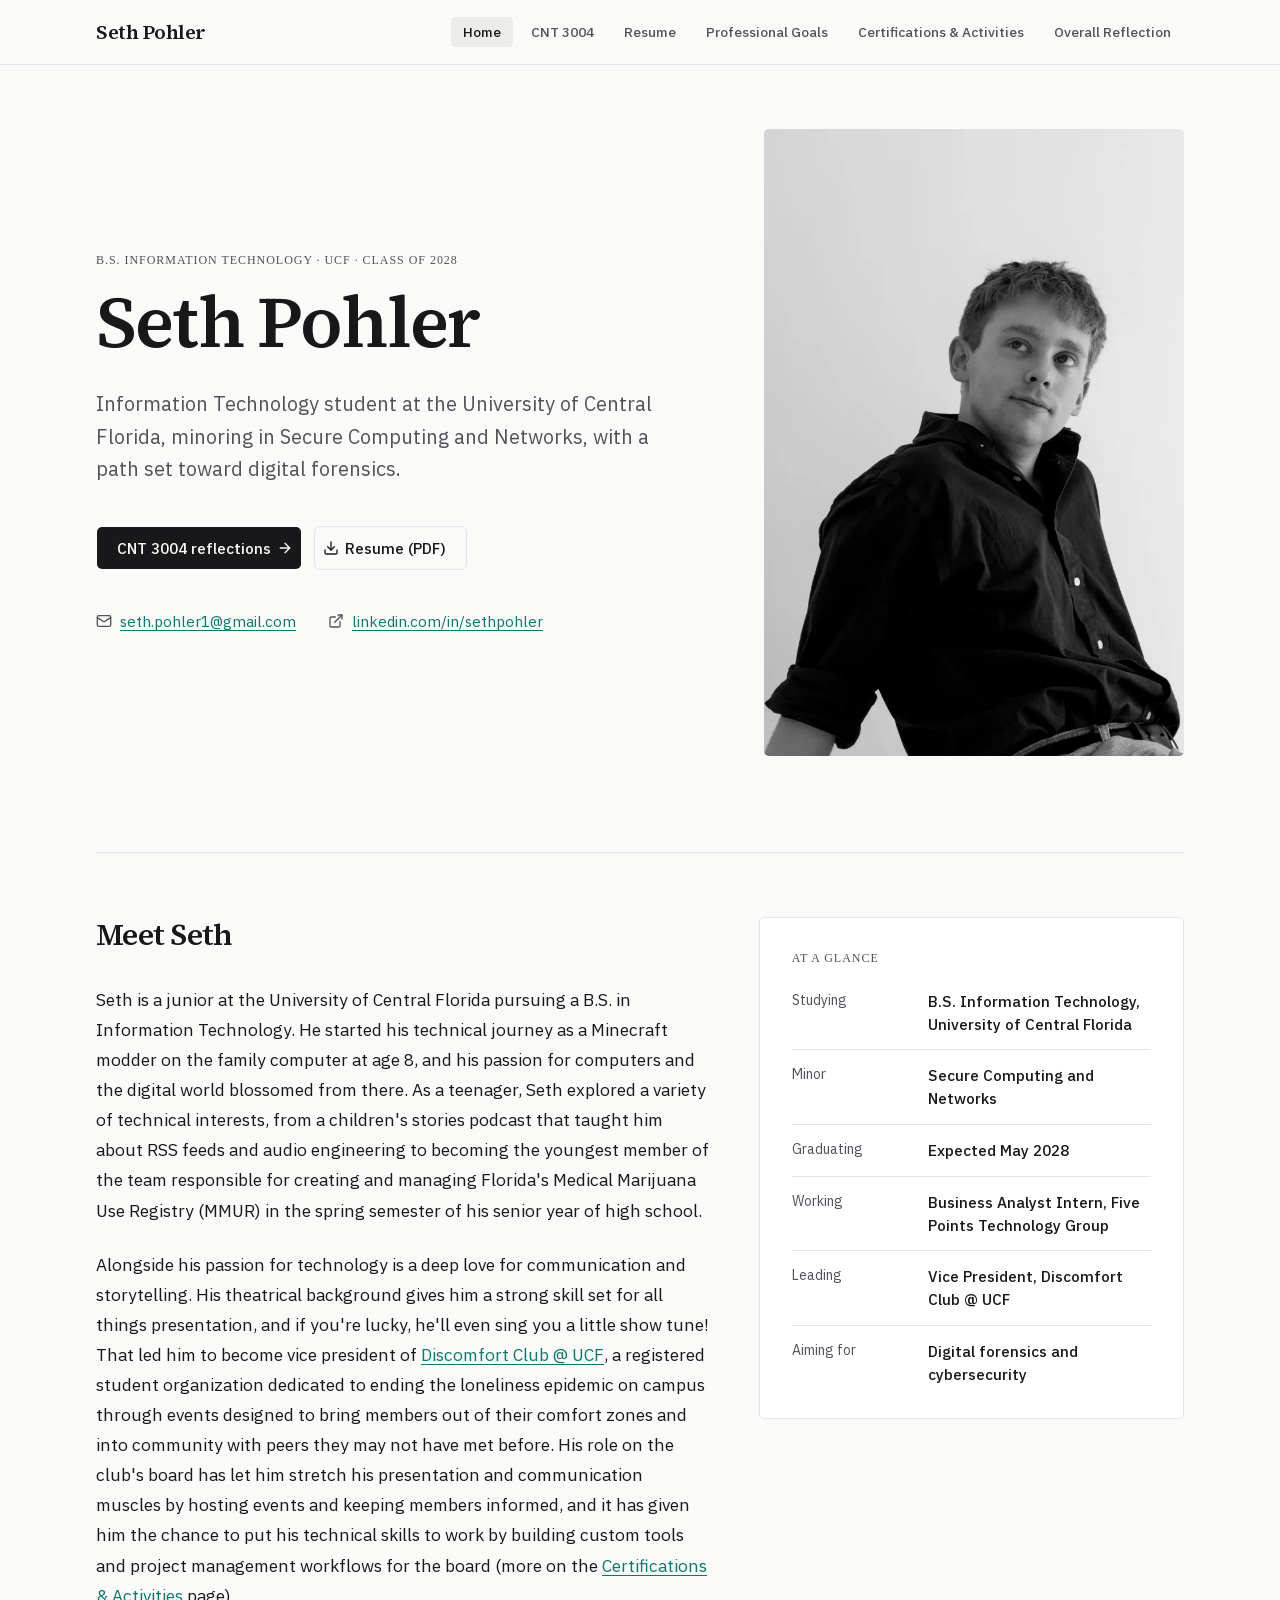
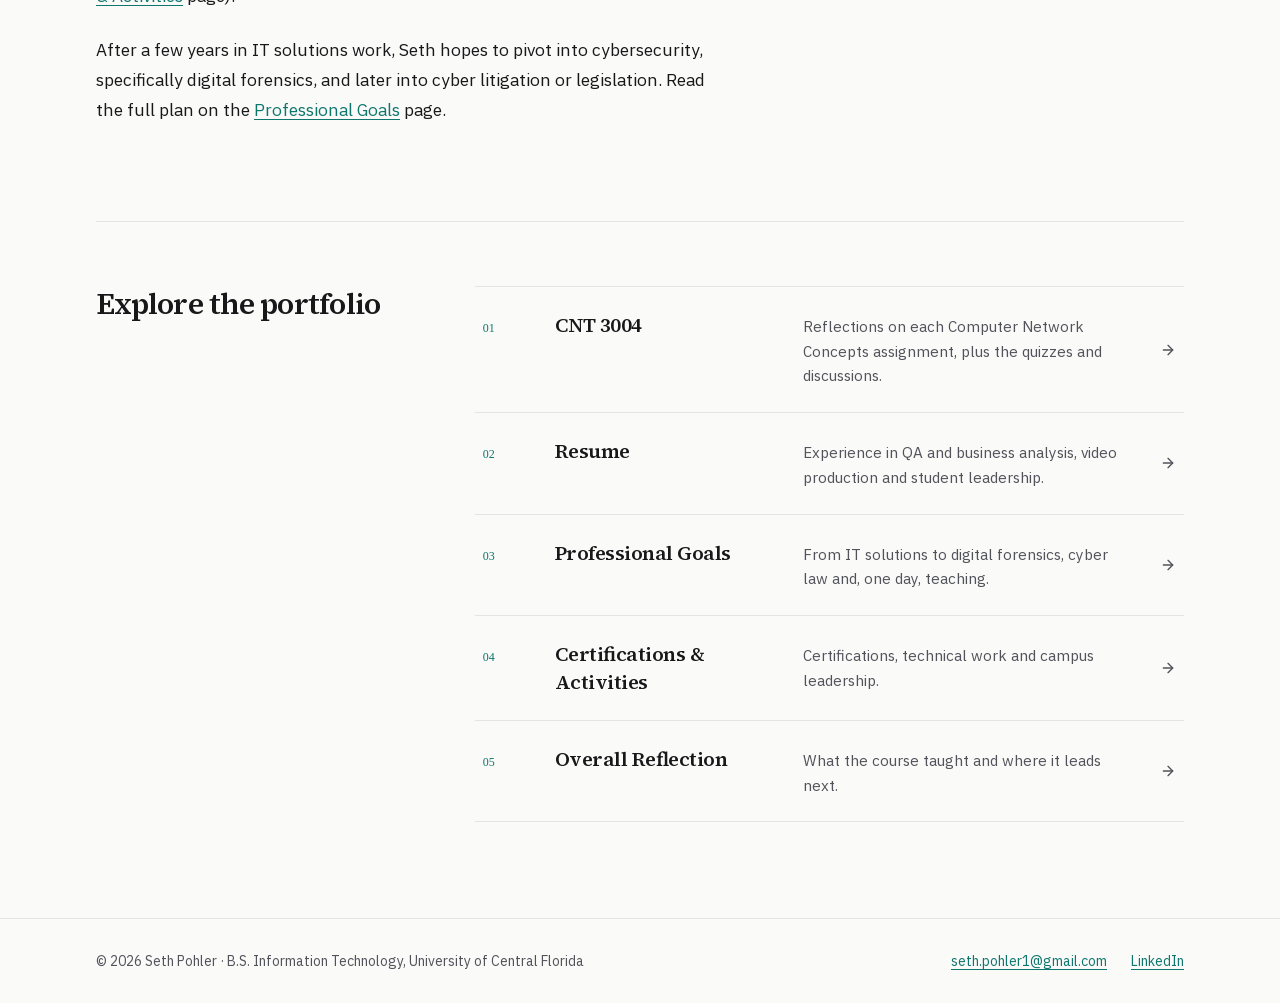
==== index.html @ 3e50c29b "Deploy e-Portfolio" ====
<!DOCTYPE html><html lang="en" class="rMdooa_variable FA1Hga_variable lA2Yoq_variable h-full antialiased"><head><meta charSet="utf-8"/><meta name="viewport" content="width=device-width, initial-scale=1"/><link rel="preload" href="/_next/static/media/48eea41d8317494f-s.p.0wiir8udbzjvx.woff2" as="font" crossorigin="" type="font/woff2"/><link rel="preload" href="/_next/static/media/73c8302d2fdfe340-s.p.30xqm3yldpj47.woff2" as="font" crossorigin="" type="font/woff2"/><link rel="preload" href="/_next/static/media/7c42b85337e0c4bb-s.p.012bmydply3go.woff2" as="font" crossorigin="" type="font/woff2"/><link rel="preload" href="/_next/static/media/9f5be66613d9c872-s.p.27korwsf9c79u.woff2" as="font" crossorigin="" type="font/woff2"/><link rel="preload" href="/images/seth-pohler-headshot.webp" as="image" fetchPriority="high"/><link rel="stylesheet" href="/_next/static/chunks/19bja39a6in_c.css" data-precedence="next"/><link rel="preload" as="script" fetchPriority="low" href="/_next/static/chunks/310vm2bl3xxpt.js"/><script src="/_next/static/chunks/2urr6-fm2smyv.js" async=""></script><script src="/_next/static/chunks/39_j1bdzreq0m.js" async=""></script><script src="/_next/static/chunks/2i99de3j6b99w.js" async=""></script><script src="/_next/static/chunks/turbopack-2u1d16houkiyo.js" async=""></script><script src="/_next/static/chunks/3qfy96eoyh-ek.js" async=""></script><script src="/_next/static/chunks/2r8x6bhizx_dg.js" async=""></script><script src="/_next/static/chunks/0t-_f4pui62fd.js" async=""></script><meta name="next-size-adjust" content=""/><title>Seth Pohler | IT Student &amp; e-Portfolio</title><meta name="description" content="e-Portfolio of Seth Pohler, an Information Technology student at UCF minoring in Secure Computing and Networks, working toward a career in digital forensics."/><link rel="canonical" href="https://spohler1.github.io/"/><meta property="og:title" content="Seth Pohler | IT Student &amp; e-Portfolio"/><meta property="og:description" content="e-Portfolio of Seth Pohler, an Information Technology student at UCF minoring in Secure Computing and Networks, working toward a career in digital forensics."/><meta property="og:url" content="https://spohler1.github.io/"/><meta property="og:site_name" content="Seth Pohler"/><meta property="og:image" content="https://spohler1.github.io/images/seth-pohler-headshot.webp"/><meta property="og:image:width" content="737"/><meta property="og:image:height" content="1100"/><meta property="og:image:alt" content="Portrait of Seth Pohler"/><meta property="og:type" content="profile"/><meta name="twitter:card" content="summary"/><meta name="twitter:title" content="Seth Pohler | IT Student &amp; e-Portfolio"/><meta name="twitter:description" content="e-Portfolio of Seth Pohler, an Information Technology student at UCF minoring in Secure Computing and Networks, working toward a career in digital forensics."/><meta name="twitter:image" content="https://spohler1.github.io/images/seth-pohler-headshot.webp"/><meta name="twitter:image:alt" content="Portrait of Seth Pohler"/><meta name="twitter:image:width" content="737"/><meta name="twitter:image:height" content="1100"/><link rel="icon" href="/icon.svg?icon.27imidznf6e5v.svg" sizes="any" type="image/svg+xml"/><script src="/_next/static/chunks/0cz1d0mv5g_q7.js" noModule=""></script></head><body class="flex min-h-full flex-col"><div hidden=""><!--$--><!--/$--></div><a href="#main" class="sr-only z-50 rounded-md bg-primary px-4 py-2 text-primary-foreground focus:not-sr-only focus:fixed focus:top-3 focus:left-3">Skip to main content</a><header class="sticky top-0 z-40 border-b bg-background/90 backdrop-blur supports-[backdrop-filter]:bg-background/75"><div class="mx-auto flex max-w-6xl flex-wrap items-center justify-between gap-x-8 gap-y-2 px-8 py-4"><a class="font-heading text-xl font-semibold tracking-tight focus-visible:rounded-sm focus-visible:outline-2 focus-visible:outline-offset-4 focus-visible:outline-ring" href="/">Seth Pohler</a><nav aria-label="Main"><ul class="flex flex-wrap items-center gap-1"><li><a aria-current="page" data-slot="button" data-variant="ghost" data-size="sm" class="group/button inline-flex shrink-0 items-center justify-center border border-transparent bg-clip-padding font-medium whitespace-nowrap transition-all outline-none select-none focus-visible:border-ring focus-visible:ring-3 focus-visible:ring-ring/50 active:not-aria-[haspopup]:translate-y-px disabled:pointer-events-none disabled:opacity-50 aria-invalid:border-destructive aria-invalid:ring-3 aria-invalid:ring-destructive/20 dark:aria-invalid:border-destructive/50 dark:aria-invalid:ring-destructive/40 [&amp;_svg]:pointer-events-none [&amp;_svg]:shrink-0 hover:bg-muted hover:text-foreground aria-expanded:bg-muted aria-expanded:text-foreground dark:hover:bg-muted/50 gap-1 rounded-[min(var(--radius-md),12px)] in-data-[slot=button-group]:rounded-lg has-data-[icon=inline-end]:pr-1.5 has-data-[icon=inline-start]:pl-1.5 [&amp;_svg:not([class*=&#x27;size-&#x27;])]:size-3.5 h-8 px-3 text-[0.85rem] bg-accent text-foreground" href="/">Home</a></li><li><a data-slot="button" data-variant="ghost" data-size="sm" class="group/button inline-flex shrink-0 items-center justify-center border border-transparent bg-clip-padding font-medium whitespace-nowrap transition-all outline-none select-none focus-visible:border-ring focus-visible:ring-3 focus-visible:ring-ring/50 active:not-aria-[haspopup]:translate-y-px disabled:pointer-events-none disabled:opacity-50 aria-invalid:border-destructive aria-invalid:ring-3 aria-invalid:ring-destructive/20 dark:aria-invalid:border-destructive/50 dark:aria-invalid:ring-destructive/40 [&amp;_svg]:pointer-events-none [&amp;_svg]:shrink-0 hover:bg-muted hover:text-foreground aria-expanded:bg-muted aria-expanded:text-foreground dark:hover:bg-muted/50 gap-1 rounded-[min(var(--radius-md),12px)] in-data-[slot=button-group]:rounded-lg has-data-[icon=inline-end]:pr-1.5 has-data-[icon=inline-start]:pl-1.5 [&amp;_svg:not([class*=&#x27;size-&#x27;])]:size-3.5 h-8 px-3 text-[0.85rem] text-muted-foreground" href="/cnt-3004/">CNT 3004</a></li><li><a data-slot="button" data-variant="ghost" data-size="sm" class="group/button inline-flex shrink-0 items-center justify-center border border-transparent bg-clip-padding font-medium whitespace-nowrap transition-all outline-none select-none focus-visible:border-ring focus-visible:ring-3 focus-visible:ring-ring/50 active:not-aria-[haspopup]:translate-y-px disabled:pointer-events-none disabled:opacity-50 aria-invalid:border-destructive aria-invalid:ring-3 aria-invalid:ring-destructive/20 dark:aria-invalid:border-destructive/50 dark:aria-invalid:ring-destructive/40 [&amp;_svg]:pointer-events-none [&amp;_svg]:shrink-0 hover:bg-muted hover:text-foreground aria-expanded:bg-muted aria-expanded:text-foreground dark:hover:bg-muted/50 gap-1 rounded-[min(var(--radius-md),12px)] in-data-[slot=button-group]:rounded-lg has-data-[icon=inline-end]:pr-1.5 has-data-[icon=inline-start]:pl-1.5 [&amp;_svg:not([class*=&#x27;size-&#x27;])]:size-3.5 h-8 px-3 text-[0.85rem] text-muted-foreground" href="/resume/">Resume</a></li><li><a data-slot="button" data-variant="ghost" data-size="sm" class="group/button inline-flex shrink-0 items-center justify-center border border-transparent bg-clip-padding font-medium whitespace-nowrap transition-all outline-none select-none focus-visible:border-ring focus-visible:ring-3 focus-visible:ring-ring/50 active:not-aria-[haspopup]:translate-y-px disabled:pointer-events-none disabled:opacity-50 aria-invalid:border-destructive aria-invalid:ring-3 aria-invalid:ring-destructive/20 dark:aria-invalid:border-destructive/50 dark:aria-invalid:ring-destructive/40 [&amp;_svg]:pointer-events-none [&amp;_svg]:shrink-0 hover:bg-muted hover:text-foreground aria-expanded:bg-muted aria-expanded:text-foreground dark:hover:bg-muted/50 gap-1 rounded-[min(var(--radius-md),12px)] in-data-[slot=button-group]:rounded-lg has-data-[icon=inline-end]:pr-1.5 has-data-[icon=inline-start]:pl-1.5 [&amp;_svg:not([class*=&#x27;size-&#x27;])]:size-3.5 h-8 px-3 text-[0.85rem] text-muted-foreground" href="/professional-goals/">Professional Goals</a></li><li><a data-slot="button" data-variant="ghost" data-size="sm" class="group/button inline-flex shrink-0 items-center justify-center border border-transparent bg-clip-padding font-medium whitespace-nowrap transition-all outline-none select-none focus-visible:border-ring focus-visible:ring-3 focus-visible:ring-ring/50 active:not-aria-[haspopup]:translate-y-px disabled:pointer-events-none disabled:opacity-50 aria-invalid:border-destructive aria-invalid:ring-3 aria-invalid:ring-destructive/20 dark:aria-invalid:border-destructive/50 dark:aria-invalid:ring-destructive/40 [&amp;_svg]:pointer-events-none [&amp;_svg]:shrink-0 hover:bg-muted hover:text-foreground aria-expanded:bg-muted aria-expanded:text-foreground dark:hover:bg-muted/50 gap-1 rounded-[min(var(--radius-md),12px)] in-data-[slot=button-group]:rounded-lg has-data-[icon=inline-end]:pr-1.5 has-data-[icon=inline-start]:pl-1.5 [&amp;_svg:not([class*=&#x27;size-&#x27;])]:size-3.5 h-8 px-3 text-[0.85rem] text-muted-foreground" href="/certifications-activities/">Certifications &amp; Activities</a></li><li><a data-slot="button" data-variant="ghost" data-size="sm" class="group/button inline-flex shrink-0 items-center justify-center border border-transparent bg-clip-padding font-medium whitespace-nowrap transition-all outline-none select-none focus-visible:border-ring focus-visible:ring-3 focus-visible:ring-ring/50 active:not-aria-[haspopup]:translate-y-px disabled:pointer-events-none disabled:opacity-50 aria-invalid:border-destructive aria-invalid:ring-3 aria-invalid:ring-destructive/20 dark:aria-invalid:border-destructive/50 dark:aria-invalid:ring-destructive/40 [&amp;_svg]:pointer-events-none [&amp;_svg]:shrink-0 hover:bg-muted hover:text-foreground aria-expanded:bg-muted aria-expanded:text-foreground dark:hover:bg-muted/50 gap-1 rounded-[min(var(--radius-md),12px)] in-data-[slot=button-group]:rounded-lg has-data-[icon=inline-end]:pr-1.5 has-data-[icon=inline-start]:pl-1.5 [&amp;_svg:not([class*=&#x27;size-&#x27;])]:size-3.5 h-8 px-3 text-[0.85rem] text-muted-foreground" href="/overall-reflection/">Overall Reflection</a></li></ul></nav></div></header><main id="main" class="mx-auto w-full max-w-6xl flex-1 px-8"><script type="application/ld+json">{"@context":"https://schema.org","@type":"ProfilePage","url":"https://spohler1.github.io/","mainEntity":{"@type":"Person","name":"Seth Pohler","url":"https://spohler1.github.io/","image":"https://spohler1.github.io/images/seth-pohler-headshot.webp","email":"mailto:seth.pohler1@gmail.com","sameAs":["https://www.linkedin.com/in/sethpohler/"],"jobTitle":"Business Analyst Intern","worksFor":{"@type":"Organization","name":"Five Points Technology Group"},"alumniOf":{"@type":"CollegeOrUniversity","name":"University of Central Florida"},"knowsAbout":["Information technology","Computer networking","Cybersecurity","Digital forensics","Software testing"]}}</script><section aria-labelledby="hero-title" class="grid grid-cols-12 items-center gap-12 pt-16 pb-24"><div class="fade-up col-span-12 md:col-span-7"><p class="eyebrow">B.S. Information Technology<!-- --> · UCF · Class of 2028</p><h1 id="hero-title" class="mt-5 text-7xl leading-[0.95] font-semibold tracking-tight">Seth Pohler</h1><p class="mt-8 max-w-xl text-xl leading-relaxed text-muted-foreground">Information Technology student at the University of Central Florida, minoring in Secure Computing and Networks, with a path set toward digital forensics.</p><div class="mt-10 flex flex-wrap items-center gap-3"><a data-slot="button" data-variant="default" data-size="lg" class="group/button inline-flex shrink-0 items-center justify-center rounded-lg border border-transparent bg-clip-padding font-medium whitespace-nowrap transition-all outline-none select-none focus-visible:border-ring focus-visible:ring-3 focus-visible:ring-ring/50 active:not-aria-[haspopup]:translate-y-px disabled:pointer-events-none disabled:opacity-50 aria-invalid:border-destructive aria-invalid:ring-3 aria-invalid:ring-destructive/20 dark:aria-invalid:border-destructive/50 dark:aria-invalid:ring-destructive/40 [&amp;_svg]:pointer-events-none [&amp;_svg]:shrink-0 [&amp;_svg:not([class*=&#x27;size-&#x27;])]:size-4 bg-primary text-primary-foreground hover:bg-primary/80 gap-1.5 has-data-[icon=inline-end]:pr-2 has-data-[icon=inline-start]:pl-2 h-11 px-5 text-[0.95rem]" href="/cnt-3004/">CNT 3004 reflections<svg xmlns="http://www.w3.org/2000/svg" width="24" height="24" viewBox="0 0 24 24" fill="none" stroke="currentColor" stroke-width="2" stroke-linecap="round" stroke-linejoin="round" class="lucide lucide-arrow-right" data-icon="inline-end" aria-hidden="true"><path d="M5 12h14"></path><path d="m12 5 7 7-7 7"></path></svg></a><a href="/files/Seth_Pohler_Resume.pdf" download="" data-slot="button" data-variant="outline" data-size="lg" class="group/button inline-flex shrink-0 items-center justify-center rounded-lg border bg-clip-padding font-medium whitespace-nowrap transition-all outline-none select-none focus-visible:border-ring focus-visible:ring-3 focus-visible:ring-ring/50 active:not-aria-[haspopup]:translate-y-px disabled:pointer-events-none disabled:opacity-50 aria-invalid:border-destructive aria-invalid:ring-3 aria-invalid:ring-destructive/20 dark:aria-invalid:border-destructive/50 dark:aria-invalid:ring-destructive/40 [&amp;_svg]:pointer-events-none [&amp;_svg]:shrink-0 [&amp;_svg:not([class*=&#x27;size-&#x27;])]:size-4 border-border bg-background hover:bg-muted hover:text-foreground aria-expanded:bg-muted aria-expanded:text-foreground dark:border-input dark:bg-input/30 dark:hover:bg-input/50 gap-1.5 has-data-[icon=inline-end]:pr-2 has-data-[icon=inline-start]:pl-2 h-11 px-5 text-[0.95rem]"><svg xmlns="http://www.w3.org/2000/svg" width="24" height="24" viewBox="0 0 24 24" fill="none" stroke="currentColor" stroke-width="2" stroke-linecap="round" stroke-linejoin="round" class="lucide lucide-download" data-icon="inline-start" aria-hidden="true"><path d="M12 15V3"></path><path d="M21 15v4a2 2 0 0 1-2 2H5a2 2 0 0 1-2-2v-4"></path><path d="m7 10 5 5 5-5"></path></svg>Resume (PDF)</a></div><ul class="mt-10 flex flex-wrap items-center gap-x-8 gap-y-3 text-[0.95rem]"><li class="flex items-center gap-2"><svg xmlns="http://www.w3.org/2000/svg" width="24" height="24" viewBox="0 0 24 24" fill="none" stroke="currentColor" stroke-width="2" stroke-linecap="round" stroke-linejoin="round" class="lucide lucide-mail size-4 text-muted-foreground" aria-hidden="true"><path d="m22 7-8.991 5.727a2 2 0 0 1-2.009 0L2 7"></path><rect x="2" y="4" width="20" height="16" rx="2"></rect></svg><a class="prose-link" href="mailto:seth.pohler1@gmail.com">seth.pohler1@gmail.com</a></li><li class="flex items-center gap-2"><svg xmlns="http://www.w3.org/2000/svg" width="24" height="24" viewBox="0 0 24 24" fill="none" stroke="currentColor" stroke-width="2" stroke-linecap="round" stroke-linejoin="round" class="lucide lucide-external-link size-4 text-muted-foreground" aria-hidden="true"><path d="M15 3h6v6"></path><path d="M10 14 21 3"></path><path d="M18 13v6a2 2 0 0 1-2 2H5a2 2 0 0 1-2-2V8a2 2 0 0 1 2-2h6"></path></svg><a class="prose-link" href="https://www.linkedin.com/in/sethpohler/" target="_blank" rel="noopener noreferrer">linkedin.com/in/sethpohler<span class="sr-only"> (opens in a new tab)</span></a></li></ul></div><div class="fade-up fade-up-delay col-span-12 md:col-span-5"><img src="/images/seth-pohler-headshot.webp" alt="Black-and-white portrait of Seth Pohler in a dark button-up shirt" width="737" height="1100" fetchPriority="high" class="ml-auto aspect-[737/1100] w-full max-w-[420px] rounded-md object-cover"/></div></section><section aria-labelledby="about" class="grid grid-cols-12 gap-12 border-t pt-16"><div class="col-span-12 md:col-span-7"><h2 id="about" class="text-3xl font-semibold tracking-tight">Meet Seth</h2><div class="mt-8 space-y-6 text-[1.075rem] leading-[1.75]"><p>Seth is a junior at the University of Central Florida pursuing a B.S. in Information Technology. He started his technical journey as a Minecraft modder on the family computer at age 8, and his passion for computers and the digital world blossomed from there. As a teenager, Seth explored a variety of technical interests, from a children&#x27;s stories podcast that taught him about RSS feeds and audio engineering to becoming the youngest member of the team responsible for creating and managing Florida&#x27;s Medical Marijuana Use Registry (MMUR) in the spring semester of his senior year of high school.</p><p>Alongside his passion for technology is a deep love for communication and storytelling. His theatrical background gives him a strong skill set for all things presentation, and if you&#x27;re lucky, he&#x27;ll even sing you a little show tune! That led him to become vice president of<!-- --> <a class="prose-link" href="https://www.instagram.com/discomfortclubucf/" target="_blank" rel="noopener noreferrer">Discomfort Club @ UCF<span class="sr-only"> (opens in a new tab)</span></a>, a registered student organization dedicated to ending the loneliness epidemic on campus through events designed to bring members out of their comfort zones and into community with peers they may not have met before. His role on the club&#x27;s board has let him stretch his presentation and communication muscles by hosting events and keeping members informed, and it has given him the chance to put his technical skills to work by building custom tools and project management workflows for the board (more on the<!-- --> <a class="prose-link" href="/certifications-activities/">Certifications &amp; Activities</a> <!-- -->page).</p><p>After a few years in IT solutions work, Seth hopes to pivot into cybersecurity, specifically digital forensics, and later into cyber litigation or legislation. Read the full plan on the<!-- --> <a class="prose-link" href="/professional-goals/">Professional Goals</a> <!-- -->page.</p></div></div><aside aria-labelledby="glance" class="col-span-12 md:col-span-5"><div class="rounded-md border bg-card p-8 md:sticky md:top-28"><h2 id="glance" class="eyebrow">At a glance</h2><dl class="mt-6 divide-y"><div class="grid grid-cols-[7.5rem_1fr] gap-4 py-3.5 first:pt-0 last:pb-0"><dt class="text-sm text-muted-foreground">Studying</dt><dd class="text-[0.95rem] font-medium">B.S. Information Technology, University of Central Florida</dd></div><div class="grid grid-cols-[7.5rem_1fr] gap-4 py-3.5 first:pt-0 last:pb-0"><dt class="text-sm text-muted-foreground">Minor</dt><dd class="text-[0.95rem] font-medium">Secure Computing and Networks</dd></div><div class="grid grid-cols-[7.5rem_1fr] gap-4 py-3.5 first:pt-0 last:pb-0"><dt class="text-sm text-muted-foreground">Graduating</dt><dd class="text-[0.95rem] font-medium">Expected May 2028</dd></div><div class="grid grid-cols-[7.5rem_1fr] gap-4 py-3.5 first:pt-0 last:pb-0"><dt class="text-sm text-muted-foreground">Working</dt><dd class="text-[0.95rem] font-medium">Business Analyst Intern, Five Points Technology Group</dd></div><div class="grid grid-cols-[7.5rem_1fr] gap-4 py-3.5 first:pt-0 last:pb-0"><dt class="text-sm text-muted-foreground">Leading</dt><dd class="text-[0.95rem] font-medium">Vice President, Discomfort Club @ UCF</dd></div><div class="grid grid-cols-[7.5rem_1fr] gap-4 py-3.5 first:pt-0 last:pb-0"><dt class="text-sm text-muted-foreground">Aiming for</dt><dd class="text-[0.95rem] font-medium">Digital forensics and cybersecurity</dd></div></dl></div></aside></section><section aria-labelledby="explore" class="mt-24 grid grid-cols-12 gap-12 border-t pt-16"><div class="col-span-12 md:col-span-4"><h2 id="explore" class="text-3xl font-semibold tracking-tight">Explore the portfolio</h2></div><ol class="col-span-12 divide-y border-y md:col-span-8"><li><a class="group grid grid-cols-[3rem_14rem_1fr_auto] items-baseline gap-6 px-2 py-6 transition-colors hover:bg-accent/50 focus-visible:outline-2 focus-visible:outline-offset-2 focus-visible:outline-ring" href="/cnt-3004/"><span class="font-mono text-xs text-link">01</span><span class="font-heading text-xl font-semibold tracking-tight">CNT 3004</span><span class="text-[0.95rem] leading-relaxed text-muted-foreground">Reflections on each Computer Network Concepts assignment, plus the quizzes and discussions.</span><svg xmlns="http://www.w3.org/2000/svg" width="24" height="24" viewBox="0 0 24 24" fill="none" stroke="currentColor" stroke-width="2" stroke-linecap="round" stroke-linejoin="round" class="lucide lucide-arrow-right size-4 self-center text-muted-foreground transition-transform group-hover:translate-x-1 group-hover:text-foreground" aria-hidden="true"><path d="M5 12h14"></path><path d="m12 5 7 7-7 7"></path></svg></a></li><li><a class="group grid grid-cols-[3rem_14rem_1fr_auto] items-baseline gap-6 px-2 py-6 transition-colors hover:bg-accent/50 focus-visible:outline-2 focus-visible:outline-offset-2 focus-visible:outline-ring" href="/resume/"><span class="font-mono text-xs text-link">02</span><span class="font-heading text-xl font-semibold tracking-tight">Resume</span><span class="text-[0.95rem] leading-relaxed text-muted-foreground">Experience in QA and business analysis, video production and student leadership.</span><svg xmlns="http://www.w3.org/2000/svg" width="24" height="24" viewBox="0 0 24 24" fill="none" stroke="currentColor" stroke-width="2" stroke-linecap="round" stroke-linejoin="round" class="lucide lucide-arrow-right size-4 self-center text-muted-foreground transition-transform group-hover:translate-x-1 group-hover:text-foreground" aria-hidden="true"><path d="M5 12h14"></path><path d="m12 5 7 7-7 7"></path></svg></a></li><li><a class="group grid grid-cols-[3rem_14rem_1fr_auto] items-baseline gap-6 px-2 py-6 transition-colors hover:bg-accent/50 focus-visible:outline-2 focus-visible:outline-offset-2 focus-visible:outline-ring" href="/professional-goals/"><span class="font-mono text-xs text-link">03</span><span class="font-heading text-xl font-semibold tracking-tight">Professional Goals</span><span class="text-[0.95rem] leading-relaxed text-muted-foreground">From IT solutions to digital forensics, cyber law and, one day, teaching.</span><svg xmlns="http://www.w3.org/2000/svg" width="24" height="24" viewBox="0 0 24 24" fill="none" stroke="currentColor" stroke-width="2" stroke-linecap="round" stroke-linejoin="round" class="lucide lucide-arrow-right size-4 self-center text-muted-foreground transition-transform group-hover:translate-x-1 group-hover:text-foreground" aria-hidden="true"><path d="M5 12h14"></path><path d="m12 5 7 7-7 7"></path></svg></a></li><li><a class="group grid grid-cols-[3rem_14rem_1fr_auto] items-baseline gap-6 px-2 py-6 transition-colors hover:bg-accent/50 focus-visible:outline-2 focus-visible:outline-offset-2 focus-visible:outline-ring" href="/certifications-activities/"><span class="font-mono text-xs text-link">04</span><span class="font-heading text-xl font-semibold tracking-tight">Certifications &amp; Activities</span><span class="text-[0.95rem] leading-relaxed text-muted-foreground">Certifications, technical work and campus leadership.</span><svg xmlns="http://www.w3.org/2000/svg" width="24" height="24" viewBox="0 0 24 24" fill="none" stroke="currentColor" stroke-width="2" stroke-linecap="round" stroke-linejoin="round" class="lucide lucide-arrow-right size-4 self-center text-muted-foreground transition-transform group-hover:translate-x-1 group-hover:text-foreground" aria-hidden="true"><path d="M5 12h14"></path><path d="m12 5 7 7-7 7"></path></svg></a></li><li><a class="group grid grid-cols-[3rem_14rem_1fr_auto] items-baseline gap-6 px-2 py-6 transition-colors hover:bg-accent/50 focus-visible:outline-2 focus-visible:outline-offset-2 focus-visible:outline-ring" href="/overall-reflection/"><span class="font-mono text-xs text-link">05</span><span class="font-heading text-xl font-semibold tracking-tight">Overall Reflection</span><span class="text-[0.95rem] leading-relaxed text-muted-foreground">What the course taught and where it leads next.</span><svg xmlns="http://www.w3.org/2000/svg" width="24" height="24" viewBox="0 0 24 24" fill="none" stroke="currentColor" stroke-width="2" stroke-linecap="round" stroke-linejoin="round" class="lucide lucide-arrow-right size-4 self-center text-muted-foreground transition-transform group-hover:translate-x-1 group-hover:text-foreground" aria-hidden="true"><path d="M5 12h14"></path><path d="m12 5 7 7-7 7"></path></svg></a></li></ol></section></main><!--$--><!--/$--><footer class="mt-24 border-t"><div class="mx-auto flex max-w-6xl flex-wrap items-center justify-between gap-4 px-8 py-8 text-sm text-muted-foreground"><p>© <!-- -->2026<!-- --> <!-- -->Seth Pohler<!-- --> · <!-- -->B.S. Information Technology<!-- -->, <!-- -->University of Central Florida</p><ul class="flex items-center gap-6"><li><a class="prose-link" href="mailto:seth.pohler1@gmail.com">seth.pohler1@gmail.com</a></li><li><a class="prose-link" href="https://www.linkedin.com/in/sethpohler/" target="_blank" rel="noopener noreferrer">LinkedIn<span class="sr-only"> (opens in a new tab)</span></a></li></ul></div></footer><script id="_R_">(globalThis["TURBOPACK"] || (globalThis["TURBOPACK"] = [])).push({"otherChunks":["static/chunks/310vm2bl3xxpt.js","static/chunks/2urr6-fm2smyv.js","static/chunks/39_j1bdzreq0m.js","static/chunks/2i99de3j6b99w.js"],"runtimeModuleIds":[94553]});</script><script src="/_next/static/chunks/310vm2bl3xxpt.js" async=""></script><script>(self.__next_f=self.__next_f||[]).push([0])</script><script>self.__next_f.push([1,"1:\"$Sreact.fragment\"\n2:\"/_next/static/chunks/3qfy96eoyh-ek.js\"\n3:\"/_next/static/chunks/2r8x6bhizx_dg.js\"\n4:I[71939,[\"$2\",\"$3\"],\"SiteHeader\"]\n5:I[39756,[\"$2\",\"$3\"],\"default\"]\n6:I[37457,[\"$2\",\"$3\"],\"default\"]\n7:\"/_next/static/chunks/0t-_f4pui62fd.js\"\n8:I[22016,[\"$2\",\"$3\",\"$7\"],\"\"]\n9:I[71939,[\"$2\",\"$3\"],\"SiteFooter\"]\n12:\"ViewportBoundary\"\n13:I[97367,[\"$2\",\"$3\"],\"$12\"]\n15:\"MetadataBoundary\"\n16:I[97367,[\"$2\",\"$3\"],\"$15\"]\n17:\"$Sreact.suspense\"\n19:I[68027,[\"$2\",\"$3\"],\"default\",1]\n:HL[\"/_next/static/chunks/19bja39a6in_c.css\",\"style\"]\n:HL[\"/_next/static/media/48eea41d8317494f-s.p.0wiir8udbzjvx.woff2\",\"font\",{\"crossOrigin\":\"\",\"type\":\"font/woff2\"}]\n:HL[\"/_next/static/media/73c8302d2fdfe340-s.p.30xqm3yldpj47.woff2\",\"font\",{\"crossOrigin\":\"\",\"type\":\"font/woff2\"}]\n:HL[\"/_next/static/media/7c42b85337e0c4bb-s.p.012bmydply3go.woff2\",\"font\",{\"crossOrigin\":\"\",\"type\":\"font/woff2\"}]\n:HL[\"/_next/static/media/9f5be66613d9c872-s.p.27korwsf9c79u.woff2\",\"font\",{\"crossOrigin\":\"\",\"type\":\"font/woff2\"}]\n"])</script><script>self.__next_f.push([1,"a:[[\"children\",{\"s\":\"__PAGE__\",\"h\":512,\"d\":{\"r\":[\"$\",\"$1\",\"c\",{\"children\":[[\"$\",\"main\",null,{\"id\":\"main\",\"className\":\"mx-auto w-full max-w-6xl flex-1 px-8\",\"children\":[[\"$\",\"script\",null,{\"type\":\"application/ld+json\",\"dangerouslySetInnerHTML\":{\"__html\":\"{\\\"@context\\\":\\\"https://schema.org\\\",\\\"@type\\\":\\\"ProfilePage\\\",\\\"url\\\":\\\"https://spohler1.github.io/\\\",\\\"mainEntity\\\":{\\\"@type\\\":\\\"Person\\\",\\\"name\\\":\\\"Seth Pohler\\\",\\\"url\\\":\\\"https://spohler1.github.io/\\\",\\\"image\\\":\\\"https://spohler1.github.io/images/seth-pohler-headshot.webp\\\",\\\"email\\\":\\\"mailto:seth.pohler1@gmail.com\\\",\\\"sameAs\\\":[\\\"https://www.linkedin.com/in/sethpohler/\\\"],\\\"jobTitle\\\":\\\"Business Analyst Intern\\\",\\\"worksFor\\\":{\\\"@type\\\":\\\"Organization\\\",\\\"name\\\":\\\"Five Points Technology Group\\\"},\\\"alumniOf\\\":{\\\"@type\\\":\\\"CollegeOrUniversity\\\",\\\"name\\\":\\\"University of Central Florida\\\"},\\\"knowsAbout\\\":[\\\"Information technology\\\",\\\"Computer networking\\\",\\\"Cybersecurity\\\",\\\"Digital forensics\\\",\\\"Software testing\\\"]}}\"}}],[\"$\",\"section\",null,{\"aria-labelledby\":\"hero-title\",\"className\":\"grid grid-cols-12 items-center gap-12 pt-16 pb-24\",\"children\":[[\"$\",\"div\",null,{\"className\":\"fade-up col-span-12 md:col-span-7\",\"children\":[[\"$\",\"p\",null,{\"className\":\"eyebrow\",\"children\":[\"B.S. Information Technology\",\" · UCF · Class of 2028\"]}],[\"$\",\"h1\",null,{\"id\":\"hero-title\",\"className\":\"mt-5 text-7xl leading-[0.95] font-semibold tracking-tight\",\"children\":\"Seth Pohler\"}],[\"$\",\"p\",null,{\"className\":\"mt-8 max-w-xl text-xl leading-relaxed text-muted-foreground\",\"children\":\"Information Technology student at the University of Central Florida, minoring in Secure Computing and Networks, with a path set toward digital forensics.\"}],\"$Lb\",\"$Lc\"]}],\"$Ld\"]}],\"$Le\",\"$Lf\"]}],[\"$L10\"],\"$L11\"]}],\"p\":false,\"v\":null}}]]\n"])</script><script>self.__next_f.push([1,"0:{\"P\":null,\"c\":[\"\",\"\"],\"q\":\"\",\"i\":false,\"t\":{\"t\":{\"s\":\"\",\"h\":528,\"d\":{\"r\":[\"$\",\"$1\",\"c\",{\"children\":[[[\"$\",\"link\",\"0\",{\"rel\":\"stylesheet\",\"href\":\"/_next/static/chunks/19bja39a6in_c.css\",\"precedence\":\"next\",\"crossOrigin\":\"$undefined\",\"nonce\":\"$undefined\"}],[\"$\",\"script\",\"script-0\",{\"src\":\"/_next/static/chunks/3qfy96eoyh-ek.js\",\"async\":true,\"nonce\":\"$undefined\"}],[\"$\",\"script\",\"script-1\",{\"src\":\"/_next/static/chunks/2r8x6bhizx_dg.js\",\"async\":true,\"nonce\":\"$undefined\"}]],[\"$\",\"html\",null,{\"lang\":\"en\",\"className\":\"rMdooa_variable FA1Hga_variable lA2Yoq_variable h-full antialiased\",\"children\":[\"$\",\"body\",null,{\"className\":\"flex min-h-full flex-col\",\"children\":[[\"$\",\"a\",null,{\"href\":\"#main\",\"className\":\"sr-only z-50 rounded-md bg-primary px-4 py-2 text-primary-foreground focus:not-sr-only focus:fixed focus:top-3 focus:left-3\",\"children\":\"Skip to main content\"}],[\"$\",\"$L4\",null,{}],[\"$\",\"$L5\",null,{\"parallelRouterKey\":\"children\",\"error\":\"$undefined\",\"errorStyles\":\"$undefined\",\"errorScripts\":\"$undefined\",\"template\":[\"$\",\"$L6\",null,{}],\"templateStyles\":\"$undefined\",\"templateScripts\":\"$undefined\",\"notFound\":[[\"$\",\"main\",null,{\"id\":\"main\",\"className\":\"mx-auto w-full max-w-6xl flex-1 px-8 py-32\",\"children\":[[\"$\",\"p\",null,{\"className\":\"eyebrow\",\"children\":\"404\"}],[\"$\",\"h1\",null,{\"className\":\"mt-4 text-5xl font-semibold tracking-tight\",\"children\":\"Page not found\"}],[\"$\",\"p\",null,{\"className\":\"mt-6 max-w-xl text-lg text-muted-foreground\",\"children\":\"That page doesn't exist. It may have moved when this portfolio left Google Sites.\"}],[\"$\",\"$L8\",null,{\"href\":\"/\",\"children\":\"Back to home\",\"data-slot\":\"button\",\"data-variant\":\"default\",\"data-size\":\"lg\",\"className\":\"group/button inline-flex shrink-0 items-center justify-center rounded-lg border border-transparent bg-clip-padding text-sm font-medium whitespace-nowrap transition-all outline-none select-none focus-visible:border-ring focus-visible:ring-3 focus-visible:ring-ring/50 active:not-aria-[haspopup]:translate-y-px disabled:pointer-events-none disabled:opacity-50 aria-invalid:border-destructive aria-invalid:ring-3 aria-invalid:ring-destructive/20 dark:aria-invalid:border-destructive/50 dark:aria-invalid:ring-destructive/40 [\u0026_svg]:pointer-events-none [\u0026_svg]:shrink-0 [\u0026_svg:not([class*='size-'])]:size-4 bg-primary text-primary-foreground hover:bg-primary/80 gap-1.5 has-data-[icon=inline-end]:pr-2 has-data-[icon=inline-start]:pl-2 mt-10 h-11 px-5\",\"ref\":null}]]}],[]],\"forbidden\":\"$undefined\",\"unauthorized\":\"$undefined\"}],[\"$\",\"$L9\",null,{}]]}]}]]}],\"p\":false,\"v\":null},\"c\":\"$Qa\"},\"h\":{\"r\":[\"$\",\"$1\",\"h\",{\"children\":[null,[\"$\",\"$L13\",null,{\"children\":\"$L14\"}],[\"$\",\"$L16\",null,{\"children\":[[\"$\",\"div\",null,{\"hidden\":true,\"children\":[\"$\",\"$17\",null,{\"name\":\"Next.Metadata\",\"children\":\"$L18\"}]}],null]}],[\"$\",\"meta\",null,{\"name\":\"next-size-adjust\",\"content\":\"\"}]]}],\"p\":false,\"v\":null}},\"m\":\"$undefined\",\"G\":[\"$19\",[[\"$\",\"link\",\"0\",{\"rel\":\"stylesheet\",\"href\":\"/_next/static/chunks/19bja39a6in_c.css\",\"precedence\":\"next\",\"crossOrigin\":\"$undefined\",\"nonce\":\"$undefined\"}]]],\"S\":true,\"r\":\"$undefined\",\"s\":\"$undefined\",\"a\":\"$undefined\",\"l\":\"$undefined\",\"p\":\"$undefined\",\"d\":\"$undefined\",\"b\":\"5wIHYU554J72C1VWUzu7Z\"}\n"])</script><script>self.__next_f.push([1,"1a:I[5014,[\"$2\",\"$3\",\"$7\"],\"default\"]\n22:I[97367,[\"$2\",\"$3\"],\"OutletBoundary\"]\n:HL[\"/images/seth-pohler-headshot.webp\",\"image\",{\"fetchPriority\":\"high\"}]\n"])</script><script>self.__next_f.push([1,"b:[\"$\",\"div\",null,{\"className\":\"mt-10 flex flex-wrap items-center gap-3\",\"children\":[[\"$\",\"$L8\",null,{\"href\":\"/cnt-3004/\",\"children\":[\"CNT 3004 reflections\",[\"$\",\"$L1a\",null,{\"ref\":\"$undefined\",\"icon\":{\"name\":\"arrow-right\",\"size\":24,\"node\":[[\"path\",{\"d\":\"M5 12h14\",\"key\":\"1ays0h\"}],[\"path\",{\"d\":\"m12 5 7 7-7 7\",\"key\":\"xquz4c\"}]]},\"className\":\"$undefined\",\"data-icon\":\"inline-end\",\"aria-hidden\":true}]],\"data-slot\":\"button\",\"data-variant\":\"default\",\"data-size\":\"lg\",\"className\":\"group/button inline-flex shrink-0 items-center justify-center rounded-lg border border-transparent bg-clip-padding font-medium whitespace-nowrap transition-all outline-none select-none focus-visible:border-ring focus-visible:ring-3 focus-visible:ring-ring/50 active:not-aria-[haspopup]:translate-y-px disabled:pointer-events-none disabled:opacity-50 aria-invalid:border-destructive aria-invalid:ring-3 aria-invalid:ring-destructive/20 dark:aria-invalid:border-destructive/50 dark:aria-invalid:ring-destructive/40 [\u0026_svg]:pointer-events-none [\u0026_svg]:shrink-0 [\u0026_svg:not([class*='size-'])]:size-4 bg-primary text-primary-foreground hover:bg-primary/80 gap-1.5 has-data-[icon=inline-end]:pr-2 has-data-[icon=inline-start]:pl-2 h-11 px-5 text-[0.95rem]\",\"ref\":null}],[\"$\",\"a\",null,{\"href\":\"/files/Seth_Pohler_Resume.pdf\",\"download\":true,\"children\":[[\"$\",\"$L1a\",null,{\"ref\":\"$undefined\",\"icon\":{\"name\":\"download\",\"size\":24,\"node\":[[\"path\",{\"d\":\"M12 15V3\",\"key\":\"m9g1x1\"}],[\"path\",{\"d\":\"M21 15v4a2 2 0 0 1-2 2H5a2 2 0 0 1-2-2v-4\",\"key\":\"ih7n3h\"}],[\"path\",{\"d\":\"m7 10 5 5 5-5\",\"key\":\"brsn70\"}]]},\"className\":\"$undefined\",\"data-icon\":\"inline-start\",\"aria-hidden\":true}],\"Resume (PDF)\"],\"data-slot\":\"button\",\"data-variant\":\"outline\",\"data-size\":\"lg\",\"className\":\"group/button inline-flex shrink-0 items-center justify-center rounded-lg border bg-clip-padding font-medium whitespace-nowrap transition-all outline-none select-none focus-visible:border-ring focus-visible:ring-3 focus-visible:ring-ring/50 active:not-aria-[haspopup]:translate-y-px disabled:pointer-events-none disabled:opacity-50 aria-invalid:border-destructive aria-invalid:ring-3 aria-invalid:ring-destructive/20 dark:aria-invalid:border-destructive/50 dark:aria-invalid:ring-destructive/40 [\u0026_svg]:pointer-events-none [\u0026_svg]:shrink-0 [\u0026_svg:not([class*='size-'])]:size-4 border-border bg-background hover:bg-muted hover:text-foreground aria-expanded:bg-muted aria-expanded:text-foreground dark:border-input dark:bg-input/30 dark:hover:bg-input/50 gap-1.5 has-data-[icon=inline-end]:pr-2 has-data-[icon=inline-start]:pl-2 h-11 px-5 text-[0.95rem]\",\"ref\":null}]]}]\n"])</script><script>self.__next_f.push([1,"c:[\"$\",\"ul\",null,{\"className\":\"mt-10 flex flex-wrap items-center gap-x-8 gap-y-3 text-[0.95rem]\",\"children\":[[\"$\",\"li\",null,{\"className\":\"flex items-center gap-2\",\"children\":[[\"$\",\"$L1a\",null,{\"ref\":\"$undefined\",\"icon\":{\"name\":\"mail\",\"size\":24,\"node\":[[\"path\",{\"d\":\"m22 7-8.991 5.727a2 2 0 0 1-2.009 0L2 7\",\"key\":\"132q7q\"}],[\"rect\",{\"x\":\"2\",\"y\":\"4\",\"width\":\"20\",\"height\":\"16\",\"rx\":\"2\",\"key\":\"izxlao\"}]]},\"className\":\"size-4 text-muted-foreground\",\"aria-hidden\":true}],[\"$\",\"a\",null,{\"className\":\"prose-link\",\"href\":\"mailto:seth.pohler1@gmail.com\",\"children\":\"seth.pohler1@gmail.com\"}]]}],[\"$\",\"li\",null,{\"className\":\"flex items-center gap-2\",\"children\":[[\"$\",\"$L1a\",null,{\"ref\":\"$undefined\",\"icon\":{\"name\":\"external-link\",\"size\":24,\"node\":[[\"path\",{\"d\":\"M15 3h6v6\",\"key\":\"1q9fwt\"}],[\"path\",{\"d\":\"M10 14 21 3\",\"key\":\"gplh6r\"}],[\"path\",{\"d\":\"M18 13v6a2 2 0 0 1-2 2H5a2 2 0 0 1-2-2V8a2 2 0 0 1 2-2h6\",\"key\":\"a6xqqp\"}]]},\"className\":\"size-4 text-muted-foreground\",\"aria-hidden\":true}],[\"$\",\"a\",null,{\"className\":\"prose-link\",\"href\":\"https://www.linkedin.com/in/sethpohler/\",\"target\":\"_blank\",\"rel\":\"noopener noreferrer\",\"children\":[\"linkedin.com/in/sethpohler\",[\"$\",\"span\",null,{\"className\":\"sr-only\",\"children\":\" (opens in a new tab)\"}]]}]]}]]}]\nd:[\"$\",\"div\",null,{\"className\":\"fade-up fade-up-delay col-span-12 md:col-span-5\",\"children\":[\"$\",\"img\",null,{\"src\":\"/images/seth-pohler-headshot.webp\",\"alt\":\"Black-and-white portrait of Seth Pohler in a dark button-up shirt\",\"width\":737,\"height\":1100,\"fetchPriority\":\"high\",\"className\":\"ml-auto aspect-[737/1100] w-full max-w-[420px] rounded-md object-cover\"}]}]\n"])</script><script>self.__next_f.push([1,"e:[\"$\",\"section\",null,{\"aria-labelledby\":\"about\",\"className\":\"grid grid-cols-12 gap-12 border-t pt-16\",\"children\":[[\"$\",\"div\",null,{\"className\":\"col-span-12 md:col-span-7\",\"children\":[[\"$\",\"h2\",null,{\"id\":\"about\",\"className\":\"text-3xl font-semibold tracking-tight\",\"children\":\"Meet Seth\"}],[\"$\",\"div\",null,{\"className\":\"mt-8 space-y-6 text-[1.075rem] leading-[1.75]\",\"children\":[[\"$\",\"p\",null,{\"children\":\"Seth is a junior at the University of Central Florida pursuing a B.S. in Information Technology. He started his technical journey as a Minecraft modder on the family computer at age 8, and his passion for computers and the digital world blossomed from there. As a teenager, Seth explored a variety of technical interests, from a children's stories podcast that taught him about RSS feeds and audio engineering to becoming the youngest member of the team responsible for creating and managing Florida's Medical Marijuana Use Registry (MMUR) in the spring semester of his senior year of high school.\"}],[\"$\",\"p\",null,{\"children\":[\"Alongside his passion for technology is a deep love for communication and storytelling. His theatrical background gives him a strong skill set for all things presentation, and if you're lucky, he'll even sing you a little show tune! That led him to become vice president of\",\" \",[\"$\",\"a\",null,{\"className\":\"prose-link\",\"href\":\"https://www.instagram.com/discomfortclubucf/\",\"target\":\"_blank\",\"rel\":\"noopener noreferrer\",\"children\":[\"Discomfort Club @ UCF\",[\"$\",\"span\",null,{\"className\":\"sr-only\",\"children\":\" (opens in a new tab)\"}]]}],\", a registered student organization dedicated to ending the loneliness epidemic on campus through events designed to bring members out of their comfort zones and into community with peers they may not have met before. His role on the club's board has let him stretch his presentation and communication muscles by hosting events and keeping members informed, and it has given him the chance to put his technical skills to work by building custom tools and project management workflows for the board (more on the\",\" \",[\"$\",\"$L8\",null,{\"className\":\"prose-link\",\"href\":\"/certifications-activities/\",\"children\":\"Certifications \u0026 Activities\"}],\" \",\"page).\"]}],[\"$\",\"p\",null,{\"children\":[\"After a few years in IT solutions work, Seth hopes to pivot into cybersecurity, specifically digital forensics, and later into cyber litigation or legislation. Read the full plan on the\",\" \",[\"$\",\"$L8\",null,{\"className\":\"prose-link\",\"href\":\"/professional-goals/\",\"children\":\"Professional Goals\"}],\" \",\"page.\"]}]]}]]}],[\"$\",\"aside\",null,{\"aria-labelledby\":\"glance\",\"className\":\"col-span-12 md:col-span-5\",\"children\":[\"$\",\"div\",null,{\"className\":\"rounded-md border bg-card p-8 md:sticky md:top-28\",\"children\":[[\"$\",\"h2\",null,{\"id\":\"glance\",\"className\":\"eyebrow\",\"children\":\"At a glance\"}],[\"$\",\"dl\",null,{\"className\":\"mt-6 divide-y\",\"children\":[[\"$\",\"div\",\"Studying\",{\"className\":\"grid grid-cols-[7.5rem_1fr] gap-4 py-3.5 first:pt-0 last:pb-0\",\"children\":[[\"$\",\"dt\",null,{\"className\":\"text-sm text-muted-foreground\",\"children\":\"Studying\"}],[\"$\",\"dd\",null,{\"className\":\"text-[0.95rem] font-medium\",\"children\":\"B.S. Information Technology, University of Central Florida\"}]]}],[\"$\",\"div\",\"Minor\",{\"className\":\"grid grid-cols-[7.5rem_1fr] gap-4 py-3.5 first:pt-0 last:pb-0\",\"children\":[[\"$\",\"dt\",null,{\"className\":\"text-sm text-muted-foreground\",\"children\":\"Minor\"}],[\"$\",\"dd\",null,{\"className\":\"text-[0.95rem] font-medium\",\"children\":\"Secure Computing and Networks\"}]]}],[\"$\",\"div\",\"Graduating\",{\"className\":\"grid grid-cols-[7.5rem_1fr] gap-4 py-3.5 first:pt-0 last:pb-0\",\"children\":[[\"$\",\"dt\",null,{\"className\":\"text-sm text-muted-foreground\",\"children\":\"Graduating\"}],[\"$\",\"dd\",null,{\"className\":\"text-[0.95rem] font-medium\",\"children\":\"Expected May 2028\"}]]}],\"$L1b\",\"$L1c\",\"$L1d\"]}]]}]}]]}]\n"])</script><script>self.__next_f.push([1,"f:[\"$\",\"section\",null,{\"aria-labelledby\":\"explore\",\"className\":\"mt-24 grid grid-cols-12 gap-12 border-t pt-16\",\"children\":[[\"$\",\"div\",null,{\"className\":\"col-span-12 md:col-span-4\",\"children\":[\"$\",\"h2\",null,{\"id\":\"explore\",\"className\":\"text-3xl font-semibold tracking-tight\",\"children\":\"Explore the portfolio\"}]}],[\"$\",\"ol\",null,{\"className\":\"col-span-12 divide-y border-y md:col-span-8\",\"children\":[[\"$\",\"li\",\"/cnt-3004/\",{\"children\":[\"$\",\"$L8\",null,{\"href\":\"/cnt-3004/\",\"className\":\"group grid grid-cols-[3rem_14rem_1fr_auto] items-baseline gap-6 px-2 py-6 transition-colors hover:bg-accent/50 focus-visible:outline-2 focus-visible:outline-offset-2 focus-visible:outline-ring\",\"children\":[[\"$\",\"span\",null,{\"className\":\"font-mono text-xs text-link\",\"children\":\"01\"}],[\"$\",\"span\",null,{\"className\":\"font-heading text-xl font-semibold tracking-tight\",\"children\":\"CNT 3004\"}],[\"$\",\"span\",null,{\"className\":\"text-[0.95rem] leading-relaxed text-muted-foreground\",\"children\":\"Reflections on each Computer Network Concepts assignment, plus the quizzes and discussions.\"}],[\"$\",\"$L1a\",null,{\"ref\":\"$undefined\",\"icon\":\"$b:props:children:0:props:children:1:props:icon\",\"className\":\"size-4 self-center text-muted-foreground transition-transform group-hover:translate-x-1 group-hover:text-foreground\",\"aria-hidden\":true}]]}]}],[\"$\",\"li\",\"/resume/\",{\"children\":[\"$\",\"$L8\",null,{\"href\":\"/resume/\",\"className\":\"group grid grid-cols-[3rem_14rem_1fr_auto] items-baseline gap-6 px-2 py-6 transition-colors hover:bg-accent/50 focus-visible:outline-2 focus-visible:outline-offset-2 focus-visible:outline-ring\",\"children\":[[\"$\",\"span\",null,{\"className\":\"font-mono text-xs text-link\",\"children\":\"02\"}],[\"$\",\"span\",null,{\"className\":\"font-heading text-xl font-semibold tracking-tight\",\"children\":\"Resume\"}],[\"$\",\"span\",null,{\"className\":\"text-[0.95rem] leading-relaxed text-muted-foreground\",\"children\":\"Experience in QA and business analysis, video production and student leadership.\"}],[\"$\",\"$L1a\",null,{\"ref\":\"$undefined\",\"icon\":\"$b:props:children:0:props:children:1:props:icon\",\"className\":\"size-4 self-center text-muted-foreground transition-transform group-hover:translate-x-1 group-hover:text-foreground\",\"aria-hidden\":true}]]}]}],[\"$\",\"li\",\"/professional-goals/\",{\"children\":[\"$\",\"$L8\",null,{\"href\":\"/professional-goals/\",\"className\":\"group grid grid-cols-[3rem_14rem_1fr_auto] items-baseline gap-6 px-2 py-6 transition-colors hover:bg-accent/50 focus-visible:outline-2 focus-visible:outline-offset-2 focus-visible:outline-ring\",\"children\":[[\"$\",\"span\",null,{\"className\":\"font-mono text-xs text-link\",\"children\":\"03\"}],[\"$\",\"span\",null,{\"className\":\"font-heading text-xl font-semibold tracking-tight\",\"children\":\"Professional Goals\"}],[\"$\",\"span\",null,{\"className\":\"text-[0.95rem] leading-relaxed text-muted-foreground\",\"children\":\"From IT solutions to digital forensics, cyber law and, one day, teaching.\"}],[\"$\",\"$L1a\",null,{\"ref\":\"$undefined\",\"icon\":\"$b:props:children:0:props:children:1:props:icon\",\"className\":\"size-4 self-center text-muted-foreground transition-transform group-hover:translate-x-1 group-hover:text-foreground\",\"aria-hidden\":true}]]}]}],[\"$\",\"li\",\"/certifications-activities/\",{\"children\":[\"$\",\"$L8\",null,{\"href\":\"/certifications-activities/\",\"className\":\"group grid grid-cols-[3rem_14rem_1fr_auto] items-baseline gap-6 px-2 py-6 transition-colors hover:bg-accent/50 focus-visible:outline-2 focus-visible:outline-offset-2 focus-visible:outline-ring\",\"children\":[[\"$\",\"span\",null,{\"className\":\"font-mono text-xs text-link\",\"children\":\"04\"}],[\"$\",\"span\",null,{\"className\":\"font-heading text-xl font-semibold tracking-tight\",\"children\":\"Certifications \u0026 Activities\"}],[\"$\",\"span\",null,{\"className\":\"text-[0.95rem] leading-relaxed text-muted-foreground\",\"children\":\"Certifications, technical work and campus leadership.\"}],[\"$\",\"$L1a\",null,{\"ref\":\"$undefined\",\"icon\":\"$b:props:children:0:props:children:1:props:icon\",\"className\":\"size-4 self-center text-muted-foreground transition-transform group-hover:translate-x-1 group-hover:text-foreground\",\"aria-hidden\":true}]]}]}],[\"$\",\"li\",\"/overall-reflection/\",{\"children\":[\"$\",\"$L8\",null,{\"href\":\"/overall-reflection/\",\"className\":\"group grid grid-cols-[3rem_14rem_1fr_auto] items-baseline gap-6 px-2 py-6 transition-colors hover:bg-accent/50 focus-visible:outline-2 focus-visible:outline-offset-2 focus-visible:outline-ring\",\"children\":[\"$L1e\",\"$L1f\",\"$L20\",\"$L21\"]}]}]]}]]}]\n"])</script><script>self.__next_f.push([1,"10:[\"$\",\"script\",\"script-0\",{\"src\":\"/_next/static/chunks/0t-_f4pui62fd.js\",\"async\":true,\"nonce\":\"$undefined\"}]\n11:[\"$\",\"$L22\",null,{\"children\":[\"$\",\"$17\",null,{\"name\":\"Next.MetadataOutlet\",\"children\":\"$@23\"}]}]\n"])</script><script>self.__next_f.push([1,"1b:[\"$\",\"div\",\"Working\",{\"className\":\"grid grid-cols-[7.5rem_1fr] gap-4 py-3.5 first:pt-0 last:pb-0\",\"children\":[[\"$\",\"dt\",null,{\"className\":\"text-sm text-muted-foreground\",\"children\":\"Working\"}],[\"$\",\"dd\",null,{\"className\":\"text-[0.95rem] font-medium\",\"children\":\"Business Analyst Intern, Five Points Technology Group\"}]]}]\n1c:[\"$\",\"div\",\"Leading\",{\"className\":\"grid grid-cols-[7.5rem_1fr] gap-4 py-3.5 first:pt-0 last:pb-0\",\"children\":[[\"$\",\"dt\",null,{\"className\":\"text-sm text-muted-foreground\",\"children\":\"Leading\"}],[\"$\",\"dd\",null,{\"className\":\"text-[0.95rem] font-medium\",\"children\":\"Vice President, Discomfort Club @ UCF\"}]]}]\n1d:[\"$\",\"div\",\"Aiming for\",{\"className\":\"grid grid-cols-[7.5rem_1fr] gap-4 py-3.5 first:pt-0 last:pb-0\",\"children\":[[\"$\",\"dt\",null,{\"className\":\"text-sm text-muted-foreground\",\"children\":\"Aiming for\"}],[\"$\",\"dd\",null,{\"className\":\"text-[0.95rem] font-medium\",\"children\":\"Digital forensics and cybersecurity\"}]]}]\n1e:[\"$\",\"span\",null,{\"className\":\"font-mono text-xs text-link\",\"children\":\"05\"}]\n1f:[\"$\",\"span\",null,{\"className\":\"font-heading text-xl font-semibold tracking-tight\",\"children\":\"Overall Reflection\"}]\n20:[\"$\",\"span\",null,{\"className\":\"text-[0.95rem] leading-relaxed text-muted-foreground\",\"children\":\"What the course taught and where it leads next.\"}]\n21:[\"$\",\"$L1a\",null,{\"ref\":\"$undefined\",\"icon\":\"$b:props:children:0:props:children:1:props:icon\",\"className\":\"size-4 self-center text-muted-foreground transition-transform group-hover:translate-x-1 group-hover:text-foreground\",\"aria-hidden\":true}]\n"])</script><script>self.__next_f.push([1,"14:[[\"$\",\"meta\",\"0\",{\"charSet\":\"utf-8\"}],[\"$\",\"meta\",\"1\",{\"name\":\"viewport\",\"content\":\"width=device-width, initial-scale=1\"}]]\n"])</script><script>self.__next_f.push([1,"24:I[27201,[\"$2\",\"$3\"],\"IconMark\"]\n"])</script><script>self.__next_f.push([1,"18:[[\"$\",\"title\",\"0\",{\"children\":\"Seth Pohler | IT Student \u0026 e-Portfolio\"}],[\"$\",\"meta\",\"1\",{\"name\":\"description\",\"content\":\"e-Portfolio of Seth Pohler, an Information Technology student at UCF minoring in Secure Computing and Networks, working toward a career in digital forensics.\"}],[\"$\",\"link\",\"2\",{\"rel\":\"canonical\",\"href\":\"https://spohler1.github.io/\"}],[\"$\",\"meta\",\"3\",{\"property\":\"og:title\",\"content\":\"Seth Pohler | IT Student \u0026 e-Portfolio\"}],[\"$\",\"meta\",\"4\",{\"property\":\"og:description\",\"content\":\"e-Portfolio of Seth Pohler, an Information Technology student at UCF minoring in Secure Computing and Networks, working toward a career in digital forensics.\"}],[\"$\",\"meta\",\"5\",{\"property\":\"og:url\",\"content\":\"https://spohler1.github.io/\"}],[\"$\",\"meta\",\"6\",{\"property\":\"og:site_name\",\"content\":\"Seth Pohler\"}],[\"$\",\"meta\",\"7\",{\"property\":\"og:image\",\"content\":\"https://spohler1.github.io/images/seth-pohler-headshot.webp\"}],[\"$\",\"meta\",\"8\",{\"property\":\"og:image:width\",\"content\":\"737\"}],[\"$\",\"meta\",\"9\",{\"property\":\"og:image:height\",\"content\":\"1100\"}],[\"$\",\"meta\",\"10\",{\"property\":\"og:image:alt\",\"content\":\"Portrait of Seth Pohler\"}],[\"$\",\"meta\",\"11\",{\"property\":\"og:type\",\"content\":\"profile\"}],[\"$\",\"meta\",\"12\",{\"name\":\"twitter:card\",\"content\":\"summary\"}],[\"$\",\"meta\",\"13\",{\"name\":\"twitter:title\",\"content\":\"Seth Pohler | IT Student \u0026 e-Portfolio\"}],[\"$\",\"meta\",\"14\",{\"name\":\"twitter:description\",\"content\":\"e-Portfolio of Seth Pohler, an Information Technology student at UCF minoring in Secure Computing and Networks, working toward a career in digital forensics.\"}],[\"$\",\"meta\",\"15\",{\"name\":\"twitter:image\",\"content\":\"https://spohler1.github.io/images/seth-pohler-headshot.webp\"}],[\"$\",\"meta\",\"16\",{\"name\":\"twitter:image:alt\",\"content\":\"Portrait of Seth Pohler\"}],[\"$\",\"meta\",\"17\",{\"name\":\"twitter:image:width\",\"content\":\"737\"}],[\"$\",\"meta\",\"18\",{\"name\":\"twitter:image:height\",\"content\":\"1100\"}],[\"$\",\"link\",\"19\",{\"rel\":\"icon\",\"href\":\"/icon.svg?icon.27imidznf6e5v.svg\",\"sizes\":\"any\",\"type\":\"image/svg+xml\"}],[\"$\",\"$L24\",\"20\",{}]]\n"])</script><script>self.__next_f.push([1,"23:null\n"])</script></body></html>
---- _next/static/chunks/19bja39a6in_c.css ----
@font-face{font-family:"Source Serif 4";font-style:normal;font-weight:400;font-display:swap;src:url(../media/6481e8356700f25f-s.22-vwy_zcz7be.woff2)format("woff2");unicode-range:U+460-52F,U+1C80-1C8A,U+20B4,U+2DE0-2DFF,U+A640-A69F,U+FE2E-FE2F}@font-face{font-family:"Source Serif 4";font-style:normal;font-weight:400;font-display:swap;src:url(../media/3a41be36334ec777-s.3_q_pmj-3v7pv.woff2)format("woff2");unicode-range:U+301,U+400-45F,U+490-491,U+4B0-4B1,U+2116}@font-face{font-family:"Source Serif 4";font-style:normal;font-weight:400;font-display:swap;src:url(../media/6aca2b2dd1e73eb2-s.0kupvvif_223v.woff2)format("woff2");unicode-range:U+370-377,U+37A-37F,U+384-38A,U+38C,U+38E-3A1,U+3A3-3FF}@font-face{font-family:"Source Serif 4";font-style:normal;font-weight:400;font-display:swap;src:url(../media/f0ca9ca26c218c3f-s.11jlrhjosin9v.woff2)format("woff2");unicode-range:U+102-103,U+110-111,U+128-129,U+168-169,U+1A0-1A1,U+1AF-1B0,U+300-301,U+303-304,U+308-309,U+323,U+329,U+1EA0-1EF9,U+20AB}@font-face{font-family:"Source Serif 4";font-style:normal;font-weight:400;font-display:swap;src:url(../media/53184f85607312d4-s.3z1vcboutudqk.woff2)format("woff2");unicode-range:U+100-2BA,U+2BD-2C5,U+2C7-2CC,U+2CE-2D7,U+2DD-2FF,U+304,U+308,U+329,U+1D00-1DBF,U+1E00-1E9F,U+1EF2-1EFF,U+2020,U+20A0-20AB,U+20AD-20C4,U+2113,U+2C60-2C7F,U+A720-A7FF}@font-face{font-family:"Source Serif 4";font-style:normal;font-weight:400;font-display:swap;src:url(../media/7c42b85337e0c4bb-s.p.012bmydply3go.woff2)format("woff2");unicode-range:U+??,U+131,U+152-153,U+2BB-2BC,U+2C6,U+2DA,U+2DC,U+304,U+308,U+329,U+2000-206F,U+20AC,U+2122,U+2191,U+2193,U+2212,U+2215,U+FEFF,U+FFFD}@font-face{font-family:"Source Serif 4";font-style:normal;font-weight:600;font-display:swap;src:url(../media/6481e8356700f25f-s.22-vwy_zcz7be.woff2)format("woff2");unicode-range:U+460-52F,U+1C80-1C8A,U+20B4,U+2DE0-2DFF,U+A640-A69F,U+FE2E-FE2F}@font-face{font-family:"Source Serif 4";font-style:normal;font-weight:600;font-display:swap;src:url(../media/3a41be36334ec777-s.3_q_pmj-3v7pv.woff2)format("woff2");unicode-range:U+301,U+400-45F,U+490-491,U+4B0-4B1,U+2116}@font-face{font-family:"Source Serif 4";font-style:normal;font-weight:600;font-display:swap;src:url(../media/6aca2b2dd1e73eb2-s.0kupvvif_223v.woff2)format("woff2");unicode-range:U+370-377,U+37A-37F,U+384-38A,U+38C,U+38E-3A1,U+3A3-3FF}@font-face{font-family:"Source Serif 4";font-style:normal;font-weight:600;font-display:swap;src:url(../media/f0ca9ca26c218c3f-s.11jlrhjosin9v.woff2)format("woff2");unicode-range:U+102-103,U+110-111,U+128-129,U+168-169,U+1A0-1A1,U+1AF-1B0,U+300-301,U+303-304,U+308-309,U+323,U+329,U+1EA0-1EF9,U+20AB}@font-face{font-family:"Source Serif 4";font-style:normal;font-weight:600;font-display:swap;src:url(../media/53184f85607312d4-s.3z1vcboutudqk.woff2)format("woff2");unicode-range:U+100-2BA,U+2BD-2C5,U+2C7-2CC,U+2CE-2D7,U+2DD-2FF,U+304,U+308,U+329,U+1D00-1DBF,U+1E00-1E9F,U+1EF2-1EFF,U+2020,U+20A0-20AB,U+20AD-20C4,U+2113,U+2C60-2C7F,U+A720-A7FF}@font-face{font-family:"Source Serif 4";font-style:normal;font-weight:600;font-display:swap;src:url(../media/7c42b85337e0c4bb-s.p.012bmydply3go.woff2)format("woff2");unicode-range:U+??,U+131,U+152-153,U+2BB-2BC,U+2C6,U+2DA,U+2DC,U+304,U+308,U+329,U+2000-206F,U+20AC,U+2122,U+2191,U+2193,U+2212,U+2215,U+FEFF,U+FFFD}@font-face{font-family:"Source Serif 4 Fallback";src:local(Times New Roman);ascent-override:87.87%;descent-override:28.41%;line-gap-override:0.0%;size-adjust:117.91%}.rMdooa_className{font-family:"Source Serif 4","Source Serif 4 Fallback";font-style:normal}.rMdooa_variable{--font-source-serif:"Source Serif 4", "Source Serif 4 Fallback"}
@font-face{font-family:IBM Plex Sans;font-style:normal;font-weight:400;font-stretch:100%;font-display:swap;src:url(../media/44ed10da57ebfb0e-s.2y65deuc30pmy.woff2)format("woff2");unicode-range:U+460-52F,U+1C80-1C8A,U+20B4,U+2DE0-2DFF,U+A640-A69F,U+FE2E-FE2F}@font-face{font-family:IBM Plex Sans;font-style:normal;font-weight:400;font-stretch:100%;font-display:swap;src:url(../media/73263b2957b73100-s.2qt3tdwt-y9x_.woff2)format("woff2");unicode-range:U+301,U+400-45F,U+490-491,U+4B0-4B1,U+2116}@font-face{font-family:IBM Plex Sans;font-style:normal;font-weight:400;font-stretch:100%;font-display:swap;src:url(../media/ab664c0e419cc841-s.3cvcemwuzoywn.woff2)format("woff2");unicode-range:U+370-377,U+37A-37F,U+384-38A,U+38C,U+38E-3A1,U+3A3-3FF}@font-face{font-family:IBM Plex Sans;font-style:normal;font-weight:400;font-stretch:100%;font-display:swap;src:url(../media/6fca7e74603dd412-s.02z5rrbg5nt92.woff2)format("woff2");unicode-range:U+102-103,U+110-111,U+128-129,U+168-169,U+1A0-1A1,U+1AF-1B0,U+300-301,U+303-304,U+308-309,U+323,U+329,U+1EA0-1EF9,U+20AB}@font-face{font-family:IBM Plex Sans;font-style:normal;font-weight:400;font-stretch:100%;font-display:swap;src:url(../media/c1b11b726b36a5e5-s.2rixgazldzomk.woff2)format("woff2");unicode-range:U+100-2BA,U+2BD-2C5,U+2C7-2CC,U+2CE-2D7,U+2DD-2FF,U+304,U+308,U+329,U+1D00-1DBF,U+1E00-1E9F,U+1EF2-1EFF,U+2020,U+20A0-20AB,U+20AD-20C4,U+2113,U+2C60-2C7F,U+A720-A7FF}@font-face{font-family:IBM Plex Sans;font-style:normal;font-weight:400;font-stretch:100%;font-display:swap;src:url(../media/48eea41d8317494f-s.p.0wiir8udbzjvx.woff2)format("woff2");unicode-range:U+??,U+131,U+152-153,U+2BB-2BC,U+2C6,U+2DA,U+2DC,U+304,U+308,U+329,U+2000-206F,U+20AC,U+2122,U+2191,U+2193,U+2212,U+2215,U+FEFF,U+FFFD}@font-face{font-family:IBM Plex Sans;font-style:normal;font-weight:500;font-stretch:100%;font-display:swap;src:url(../media/44ed10da57ebfb0e-s.2y65deuc30pmy.woff2)format("woff2");unicode-range:U+460-52F,U+1C80-1C8A,U+20B4,U+2DE0-2DFF,U+A640-A69F,U+FE2E-FE2F}@font-face{font-family:IBM Plex Sans;font-style:normal;font-weight:500;font-stretch:100%;font-display:swap;src:url(../media/73263b2957b73100-s.2qt3tdwt-y9x_.woff2)format("woff2");unicode-range:U+301,U+400-45F,U+490-491,U+4B0-4B1,U+2116}@font-face{font-family:IBM Plex Sans;font-style:normal;font-weight:500;font-stretch:100%;font-display:swap;src:url(../media/ab664c0e419cc841-s.3cvcemwuzoywn.woff2)format("woff2");unicode-range:U+370-377,U+37A-37F,U+384-38A,U+38C,U+38E-3A1,U+3A3-3FF}@font-face{font-family:IBM Plex Sans;font-style:normal;font-weight:500;font-stretch:100%;font-display:swap;src:url(../media/6fca7e74603dd412-s.02z5rrbg5nt92.woff2)format("woff2");unicode-range:U+102-103,U+110-111,U+128-129,U+168-169,U+1A0-1A1,U+1AF-1B0,U+300-301,U+303-304,U+308-309,U+323,U+329,U+1EA0-1EF9,U+20AB}@font-face{font-family:IBM Plex Sans;font-style:normal;font-weight:500;font-stretch:100%;font-display:swap;src:url(../media/c1b11b726b36a5e5-s.2rixgazldzomk.woff2)format("woff2");unicode-range:U+100-2BA,U+2BD-2C5,U+2C7-2CC,U+2CE-2D7,U+2DD-2FF,U+304,U+308,U+329,U+1D00-1DBF,U+1E00-1E9F,U+1EF2-1EFF,U+2020,U+20A0-20AB,U+20AD-20C4,U+2113,U+2C60-2C7F,U+A720-A7FF}@font-face{font-family:IBM Plex Sans;font-style:normal;font-weight:500;font-stretch:100%;font-display:swap;src:url(../media/48eea41d8317494f-s.p.0wiir8udbzjvx.woff2)format("woff2");unicode-range:U+??,U+131,U+152-153,U+2BB-2BC,U+2C6,U+2DA,U+2DC,U+304,U+308,U+329,U+2000-206F,U+20AC,U+2122,U+2191,U+2193,U+2212,U+2215,U+FEFF,U+FFFD}@font-face{font-family:IBM Plex Sans;font-style:normal;font-weight:600;font-stretch:100%;font-display:swap;src:url(../media/44ed10da57ebfb0e-s.2y65deuc30pmy.woff2)format("woff2");unicode-range:U+460-52F,U+1C80-1C8A,U+20B4,U+2DE0-2DFF,U+A640-A69F,U+FE2E-FE2F}@font-face{font-family:IBM Plex Sans;font-style:normal;font-weight:600;font-stretch:100%;font-display:swap;src:url(../media/73263b2957b73100-s.2qt3tdwt-y9x_.woff2)format("woff2");unicode-range:U+301,U+400-45F,U+490-491,U+4B0-4B1,U+2116}@font-face{font-family:IBM Plex Sans;font-style:normal;font-weight:600;font-stretch:100%;font-display:swap;src:url(../media/ab664c0e419cc841-s.3cvcemwuzoywn.woff2)format("woff2");unicode-range:U+370-377,U+37A-37F,U+384-38A,U+38C,U+38E-3A1,U+3A3-3FF}@font-face{font-family:IBM Plex Sans;font-style:normal;font-weight:600;font-stretch:100%;font-display:swap;src:url(../media/6fca7e74603dd412-s.02z5rrbg5nt92.woff2)format("woff2");unicode-range:U+102-103,U+110-111,U+128-129,U+168-169,U+1A0-1A1,U+1AF-1B0,U+300-301,U+303-304,U+308-309,U+323,U+329,U+1EA0-1EF9,U+20AB}@font-face{font-family:IBM Plex Sans;font-style:normal;font-weight:600;font-stretch:100%;font-display:swap;src:url(../media/c1b11b726b36a5e5-s.2rixgazldzomk.woff2)format("woff2");unicode-range:U+100-2BA,U+2BD-2C5,U+2C7-2CC,U+2CE-2D7,U+2DD-2FF,U+304,U+308,U+329,U+1D00-1DBF,U+1E00-1E9F,U+1EF2-1EFF,U+2020,U+20A0-20AB,U+20AD-20C4,U+2113,U+2C60-2C7F,U+A720-A7FF}@font-face{font-family:IBM Plex Sans;font-style:normal;font-weight:600;font-stretch:100%;font-display:swap;src:url(../media/48eea41d8317494f-s.p.0wiir8udbzjvx.woff2)format("woff2");unicode-range:U+??,U+131,U+152-153,U+2BB-2BC,U+2C6,U+2DA,U+2DC,U+304,U+308,U+329,U+2000-206F,U+20AC,U+2122,U+2191,U+2193,U+2212,U+2215,U+FEFF,U+FFFD}@font-face{font-family:IBM Plex Sans Fallback;src:local(Arial);ascent-override:101.32%;descent-override:27.18%;line-gap-override:0.0%;size-adjust:101.17%}.FA1Hga_className{font-family:IBM Plex Sans,IBM Plex Sans Fallback;font-style:normal}.FA1Hga_variable{--font-plex-sans:"IBM Plex Sans", "IBM Plex Sans Fallback"}
@font-face{font-family:IBM Plex Mono;font-style:normal;font-weight:400;font-display:swap;src:url(../media/a6b537d2d7915fee-s.0rgnxg2b64rzs.woff2)format("woff2");unicode-range:U+460-52F,U+1C80-1C8A,U+20B4,U+2DE0-2DFF,U+A640-A69F,U+FE2E-FE2F}@font-face{font-family:IBM Plex Mono;font-style:normal;font-weight:400;font-display:swap;src:url(../media/3fa4db8b844e05e3-s.0g4pmka8j2u20.woff2)format("woff2");unicode-range:U+301,U+400-45F,U+490-491,U+4B0-4B1,U+2116}@font-face{font-family:IBM Plex Mono;font-style:normal;font-weight:400;font-display:swap;src:url(../media/ca77c3e9113c98bb-s.1thpl3j71vtxe.woff2)format("woff2");unicode-range:U+2000-2001,U+2004-2008,U+200A,U+23B8-23BD,U+2500-259F}@font-face{font-family:IBM Plex Mono;font-style:normal;font-weight:400;font-display:swap;src:url(../media/c974309cb591fe01-s.1v7x_qdpnbwoz.woff2)format("woff2");unicode-range:U+102-103,U+110-111,U+128-129,U+168-169,U+1A0-1A1,U+1AF-1B0,U+300-301,U+303-304,U+308-309,U+323,U+329,U+1EA0-1EF9,U+20AB}@font-face{font-family:IBM Plex Mono;font-style:normal;font-weight:400;font-display:swap;src:url(../media/ff88af711673de4c-s.1h7k3aqd68qji.woff2)format("woff2");unicode-range:U+100-2BA,U+2BD-2C5,U+2C7-2CC,U+2CE-2D7,U+2DD-2FF,U+304,U+308,U+329,U+1D00-1DBF,U+1E00-1E9F,U+1EF2-1EFF,U+2020,U+20A0-20AB,U+20AD-20C4,U+2113,U+2C60-2C7F,U+A720-A7FF}@font-face{font-family:IBM Plex Mono;font-style:normal;font-weight:400;font-display:swap;src:url(../media/73c8302d2fdfe340-s.p.30xqm3yldpj47.woff2)format("woff2");unicode-range:U+??,U+131,U+152-153,U+2BB-2BC,U+2C6,U+2DA,U+2DC,U+304,U+308,U+329,U+2000-206F,U+20AC,U+2122,U+2191,U+2193,U+2212,U+2215,U+FEFF,U+FFFD}@font-face{font-family:IBM Plex Mono;font-style:normal;font-weight:500;font-display:swap;src:url(../media/7e9bef65aac3123c-s.1yd4_i3e35931.woff2)format("woff2");unicode-range:U+460-52F,U+1C80-1C8A,U+20B4,U+2DE0-2DFF,U+A640-A69F,U+FE2E-FE2F}@font-face{font-family:IBM Plex Mono;font-style:normal;font-weight:500;font-display:swap;src:url(../media/1162af63fcaf8ea1-s.42z9vm7u0i9n-.woff2)format("woff2");unicode-range:U+301,U+400-45F,U+490-491,U+4B0-4B1,U+2116}@font-face{font-family:IBM Plex Mono;font-style:normal;font-weight:500;font-display:swap;src:url(../media/016f413c39673ab5-s.3hdclex1x_th1.woff2)format("woff2");unicode-range:U+2000-2001,U+2004-2008,U+200A,U+23B8-23BD,U+2500-259F}@font-face{font-family:IBM Plex Mono;font-style:normal;font-weight:500;font-display:swap;src:url(../media/5f8811ef018a909c-s.1iu7q7yw-zhgt.woff2)format("woff2");unicode-range:U+102-103,U+110-111,U+128-129,U+168-169,U+1A0-1A1,U+1AF-1B0,U+300-301,U+303-304,U+308-309,U+323,U+329,U+1EA0-1EF9,U+20AB}@font-face{font-family:IBM Plex Mono;font-style:normal;font-weight:500;font-display:swap;src:url(../media/5ae16e032a695779-s.07-q_h5lq3omo.woff2)format("woff2");unicode-range:U+100-2BA,U+2BD-2C5,U+2C7-2CC,U+2CE-2D7,U+2DD-2FF,U+304,U+308,U+329,U+1D00-1DBF,U+1E00-1E9F,U+1EF2-1EFF,U+2020,U+20A0-20AB,U+20AD-20C4,U+2113,U+2C60-2C7F,U+A720-A7FF}@font-face{font-family:IBM Plex Mono;font-style:normal;font-weight:500;font-display:swap;src:url(../media/9f5be66613d9c872-s.p.27korwsf9c79u.woff2)format("woff2");unicode-range:U+??,U+131,U+152-153,U+2BB-2BC,U+2C6,U+2DA,U+2DC,U+304,U+308,U+329,U+2000-206F,U+20AC,U+2122,U+2191,U+2193,U+2212,U+2215,U+FEFF,U+FFFD}@font-face{font-family:IBM Plex Mono Fallback;src:local(Arial);ascent-override:76.16%;descent-override:20.43%;line-gap-override:0.0%;size-adjust:134.59%}.lA2Yoq_className{font-family:IBM Plex Mono,IBM Plex Mono Fallback;font-style:normal}.lA2Yoq_variable{--font-plex-mono:"IBM Plex Mono", "IBM Plex Mono Fallback"}
@layer properties{@supports (((-webkit-hyphens:none)) and (not (margin-trim:inline))) or ((-moz-orient:inline) and (not (color:rgb(from red r g b)))){:root,:host{--shimmer-angle:20deg}*,:before,:after,::backdrop{--tw-space-y-reverse:0;--tw-divide-y-reverse:0;--tw-border-style:solid;--tw-leading:initial;--tw-font-weight:initial;--tw-tracking:initial;--tw-shadow:0 0 #0000;--tw-shadow-color:initial;--tw-shadow-alpha:100%;--tw-inset-shadow:0 0 #0000;--tw-inset-shadow-color:initial;--tw-inset-shadow-alpha:100%;--tw-ring-color:initial;--tw-ring-shadow:0 0 #0000;--tw-inset-ring-color:initial;--tw-inset-ring-shadow:0 0 #0000;--tw-ring-inset:initial;--tw-ring-offset-width:0px;--tw-ring-offset-color:#fff;--tw-ring-offset-shadow:0 0 #0000;--tw-outline-style:solid;--tw-backdrop-blur:initial;--tw-backdrop-brightness:initial;--tw-backdrop-contrast:initial;--tw-backdrop-grayscale:initial;--tw-backdrop-hue-rotate:initial;--tw-backdrop-invert:initial;--tw-backdrop-opacity:initial;--tw-backdrop-saturate:initial;--tw-backdrop-sepia:initial;--tw-translate-x:0;--tw-translate-y:0;--tw-translate-z:0;--tw-content:"";--tw-animation-delay:0s;--tw-animation-direction:normal;--tw-animation-duration:initial;--tw-animation-fill-mode:none;--tw-animation-iteration-count:1;--tw-enter-blur:0;--tw-enter-opacity:1;--tw-enter-rotate:0;--tw-enter-scale:1;--tw-enter-translate-x:0;--tw-enter-translate-y:0;--tw-exit-blur:0;--tw-exit-opacity:1;--tw-exit-rotate:0;--tw-exit-scale:1;--tw-exit-translate-x:0;--tw-exit-translate-y:0;--scroll-fade-t:0px;--scroll-fade-b:0px;--scroll-fade-s:0px;--scroll-fade-e:0px;--scroll-fade-mask:initial;--shimmer-image:initial;--shimmer-text-fill:initial}}}@layer theme{:root,:host{--spacing:.25rem;--container-xl:36rem;--container-3xl:48rem;--container-6xl:72rem;--text-xs:.75rem;--text-xs--line-height:calc(1 / .75);--text-sm:.875rem;--text-sm--line-height:calc(1.25 / .875);--text-base:1rem;--text-base--line-height:calc(1.5 / 1);--text-lg:1.125rem;--text-lg--line-height:calc(1.75 / 1.125);--text-xl:1.25rem;--text-xl--line-height:calc(1.75 / 1.25);--text-2xl:1.5rem;--text-2xl--line-height:calc(2 / 1.5);--text-3xl:1.875rem;--text-3xl--line-height:calc(2.25 / 1.875);--text-5xl:3rem;--text-5xl--line-height:1;--text-7xl:4.5rem;--text-7xl--line-height:1;--font-weight-normal:400;--font-weight-medium:500;--font-weight-semibold:600;--tracking-tight:-.025em;--tracking-wide:.025em;--leading-tight:1.25;--leading-snug:1.375;--leading-relaxed:1.625;--radius-md:calc(var(--radius) * .8);--radius-4xl:2rem;--default-transition-duration:.15s;--default-transition-timing-function:cubic-bezier(.4, 0, .2, 1);--default-font-family:var(--font-plex-sans);--default-mono-font-family:var(--font-plex-mono)}}@layer base{*,:after,:before,::backdrop{box-sizing:border-box;border:0 solid;margin:0;padding:0}::file-selector-button{box-sizing:border-box;border:0 solid;margin:0;padding:0}html,:host{-webkit-text-size-adjust:100%;tab-size:4;line-height:1.5;font-family:var(--default-font-family,-apple-system, BlinkMacSystemFont, "Segoe UI", Roboto, "Helvetica Neue", "Noto Sans", Arial, sans-serif, "Apple Color Emoji", "Segoe UI Emoji", "Segoe UI Symbol", "Noto Color Emoji");font-feature-settings:var(--default-font-feature-settings,normal);font-variation-settings:var(--default-font-variation-settings,normal);-webkit-tap-highlight-color:transparent}hr{height:0;color:inherit;border-top-width:1px}abbr:where([title]){-webkit-text-decoration:underline dotted;text-decoration:underline dotted}h1,h2,h3,h4,h5,h6{font-size:inherit;font-weight:inherit}a{color:inherit;-webkit-text-decoration:inherit;-webkit-text-decoration:inherit;-webkit-text-decoration:inherit;-webkit-text-decoration:inherit;text-decoration:inherit}b,strong{font-weight:bolder}code,kbd,samp,pre{font-family:var(--default-mono-font-family,ui-monospace, SFMono-Regular, Menlo, Monaco, Consolas, "Liberation Mono", "Courier New", monospace);font-feature-settings:var(--default-mono-font-feature-settings,normal);font-variation-settings:var(--default-mono-font-variation-settings,normal);font-size:1em}small{font-size:80%}sub,sup{vertical-align:baseline;font-size:75%;line-height:0;position:relative}sub{bottom:-.25em}sup{top:-.5em}table{text-indent:0;border-color:inherit;border-collapse:collapse}:-moz-focusring:where(:not(iframe)){outline:auto}progress{vertical-align:baseline}summary{display:list-item}ol,ul,menu{list-style:none}img,svg,video,canvas,audio,iframe,embed,object{vertical-align:middle;display:block}img,video{max-width:100%;height:auto}button,input,select,optgroup,textarea{font:inherit;font-feature-settings:inherit;font-variation-settings:inherit;letter-spacing:inherit;color:inherit;opacity:1;background-color:#0000;border-radius:0}::file-selector-button{font:inherit;font-feature-settings:inherit;font-variation-settings:inherit;letter-spacing:inherit;color:inherit;opacity:1;background-color:#0000;border-radius:0}:where(select:is([multiple],[size])) optgroup{font-weight:bolder}:where(select:is([multiple],[size])) optgroup option{padding-inline-start:20px}::file-selector-button{margin-inline-end:4px}::placeholder{opacity:1}@supports (not ((-webkit-appearance:-apple-pay-button))) or (contain-intrinsic-size:1px){::placeholder{color:currentColor}@supports (color:color-mix(in lab, red, red)){::placeholder{color:color-mix(in oklab, currentcolor 50%, transparent)}}}textarea{resize:vertical}::-webkit-search-decoration{-webkit-appearance:none}::-webkit-date-and-time-value{min-height:1lh;text-align:inherit}::-webkit-datetime-edit{display:inline-flex}::-webkit-datetime-edit-fields-wrapper{padding:0}::-webkit-datetime-edit{padding-block:0}::-webkit-datetime-edit-year-field{padding-block:0}::-webkit-datetime-edit-month-field{padding-block:0}::-webkit-datetime-edit-day-field{padding-block:0}::-webkit-datetime-edit-hour-field{padding-block:0}::-webkit-datetime-edit-minute-field{padding-block:0}::-webkit-datetime-edit-second-field{padding-block:0}::-webkit-datetime-edit-millisecond-field{padding-block:0}::-webkit-datetime-edit-meridiem-field{padding-block:0}::-webkit-calendar-picker-indicator{line-height:1}:-moz-ui-invalid{box-shadow:none}button,input:where([type=button],[type=reset],[type=submit]){appearance:button}::file-selector-button{appearance:button}::-webkit-inner-spin-button{height:auto}::-webkit-outer-spin-button{height:auto}[hidden]:where(:not([hidden=until-found])){display:none!important}*{border-color:var(--border);outline-color:var(--ring)}@supports (color:color-mix(in lab, red, red)){*{outline-color:color-mix(in oklab, var(--ring) 50%, transparent)}}html{font-family:var(--font-plex-sans);scroll-padding-top:6rem}body{background-color:var(--background);color:var(--foreground);font-feature-settings:"kern", "liga"}h1,h2,h3{font-family:var(--font-source-serif);text-wrap:balance}p{text-wrap:pretty}::selection{color:#fff;background:#0f766e}}@layer components{.prose-link{color:var(--link);text-underline-offset:3px;transition-property:color,background-color,border-color,outline-color,text-decoration-color,fill,stroke,--tw-gradient-from,--tw-gradient-via,--tw-gradient-to;transition-timing-function:var(--tw-ease,var(--default-transition-timing-function));transition-duration:var(--tw-duration,var(--default-transition-duration));text-decoration-line:underline;text-decoration-thickness:1px}@media (hover:hover){.prose-link:hover{text-decoration-thickness:2px}}.prose-link:focus-visible{border-radius:calc(var(--radius) * .6);outline-style:var(--tw-outline-style);outline-offset:2px;outline-width:2px;outline-color:var(--ring)}.eyebrow{font-family:var(--font-plex-mono);font-size:var(--text-xs);line-height:var(--tw-leading,var(--text-xs--line-height));--tw-font-weight:var(--font-weight-medium);font-weight:var(--font-weight-medium);--tw-tracking:.08em;letter-spacing:.08em;color:var(--muted-foreground);text-transform:uppercase}}@layer utilities{.\@container\/card-header{container:card-header/inline-size}.pointer-events-none{pointer-events:none}.visible{visibility:visible}.sr-only{clip-path:inset(50%);white-space:nowrap;border-width:0;width:1px;height:1px;margin:-1px;padding:0;position:absolute;overflow:hidden}.relative{position:relative}.static{position:static}.sticky{position:sticky}.top-0{top:0}.z-40{z-index:40}.z-50{z-index:50}.col-span-2{grid-column:span 2/span 2}.col-span-12{grid-column:span 12/span 12}.col-start-2{grid-column-start:2}.row-span-2{grid-row:span 2/span 2}.row-start-1{grid-row-start:1}.mx-auto{margin-inline:auto}.my-5{margin-block:calc(var(--spacing) * 5)}.mt-1{margin-top:var(--spacing)}.mt-2{margin-top:calc(var(--spacing) * 2)}.mt-3{margin-top:calc(var(--spacing) * 3)}.mt-4{margin-top:calc(var(--spacing) * 4)}.mt-5{margin-top:calc(var(--spacing) * 5)}.mt-6{margin-top:calc(var(--spacing) * 6)}.mt-8{margin-top:calc(var(--spacing) * 8)}.mt-10{margin-top:calc(var(--spacing) * 10)}.mt-20{margin-top:calc(var(--spacing) * 20)}.mt-24{margin-top:calc(var(--spacing) * 24)}.mt-\[0\.7em\]{margin-top:.7em}.mt-\[0\.55em\]{margin-top:.55em}.mt-auto{margin-top:auto}.mb-3{margin-bottom:calc(var(--spacing) * 3)}.mb-8{margin-bottom:calc(var(--spacing) * 8)}.-ml-px{margin-left:-1px}.ml-auto{margin-left:auto}.block{display:block}.flex{display:flex}.grid{display:grid}.hidden{display:none}.inline-flex{display:inline-flex}.aspect-\[737\/1100\]{aspect-ratio:737/1100}.size-1\.5{width:calc(var(--spacing) * 1.5);height:calc(var(--spacing) * 1.5)}.size-4{width:calc(var(--spacing) * 4);height:calc(var(--spacing) * 4)}.size-6{width:calc(var(--spacing) * 6);height:calc(var(--spacing) * 6)}.size-7{width:calc(var(--spacing) * 7);height:calc(var(--spacing) * 7)}.size-8{width:calc(var(--spacing) * 8);height:calc(var(--spacing) * 8)}.size-9{width:calc(var(--spacing) * 9);height:calc(var(--spacing) * 9)}.h-\(--radix-accordion-content-height\){height:var(--radix-accordion-content-height)}.h-5{height:calc(var(--spacing) * 5)}.h-6{height:calc(var(--spacing) * 6)}.h-7{height:calc(var(--spacing) * 7)}.h-8{height:calc(var(--spacing) * 8)}.h-9{height:calc(var(--spacing) * 9)}.h-11{height:calc(var(--spacing) * 11)}.h-full{height:100%}.min-h-full{min-height:100%}.w-fit{width:fit-content}.w-full{width:100%}.max-w-3xl{max-width:var(--container-3xl)}.max-w-6xl{max-width:var(--container-6xl)}.max-w-\[68ch\]{max-width:68ch}.max-w-\[420px\]{max-width:420px}.max-w-xl{max-width:var(--container-xl)}.flex-1{flex:1}.shrink-0{flex-shrink:0}.scroll-mt-28{scroll-margin-top:calc(var(--spacing) * 28)}.auto-rows-min{grid-auto-rows:min-content}.grid-cols-1{grid-template-columns:repeat(1,minmax(0,1fr))}.grid-cols-2{grid-template-columns:repeat(2,minmax(0,1fr))}.grid-cols-12{grid-template-columns:repeat(12,minmax(0,1fr))}.grid-cols-\[1fr_auto\]{grid-template-columns:1fr auto}.grid-cols-\[3rem_14rem_1fr_auto\]{grid-template-columns:3rem 14rem 1fr auto}.grid-cols-\[7\.5rem_1fr\]{grid-template-columns:7.5rem 1fr}.flex-col{flex-direction:column}.flex-wrap{flex-wrap:wrap}.items-baseline{align-items:baseline}.items-center{align-items:center}.items-start{align-items:flex-start}.justify-between{justify-content:space-between}.justify-center{justify-content:center}.gap-\(--card-spacing\){gap:var(--card-spacing)}.gap-0{gap:0}.gap-1{gap:var(--spacing)}.gap-1\.5{gap:calc(var(--spacing) * 1.5)}.gap-2{gap:calc(var(--spacing) * 2)}.gap-3{gap:calc(var(--spacing) * 3)}.gap-4{gap:calc(var(--spacing) * 4)}.gap-5{gap:calc(var(--spacing) * 5)}.gap-6{gap:calc(var(--spacing) * 6)}.gap-8{gap:calc(var(--spacing) * 8)}.gap-12{gap:calc(var(--spacing) * 12)}.gap-px{gap:1px}:where(.space-y-1>:not(:last-child)){--tw-space-y-reverse:0;margin-block-start:calc(var(--spacing) * var(--tw-space-y-reverse));margin-block-end:calc(var(--spacing) * calc(1 - var(--tw-space-y-reverse)))}:where(.space-y-2>:not(:last-child)){--tw-space-y-reverse:0;margin-block-start:calc(calc(var(--spacing) * 2) * var(--tw-space-y-reverse));margin-block-end:calc(calc(var(--spacing) * 2) * calc(1 - var(--tw-space-y-reverse)))}:where(.space-y-2\.5>:not(:last-child)){--tw-space-y-reverse:0;margin-block-start:calc(calc(var(--spacing) * 2.5) * var(--tw-space-y-reverse));margin-block-end:calc(calc(var(--spacing) * 2.5) * calc(1 - var(--tw-space-y-reverse)))}:where(.space-y-6>:not(:last-child)){--tw-space-y-reverse:0;margin-block-start:calc(calc(var(--spacing) * 6) * var(--tw-space-y-reverse));margin-block-end:calc(calc(var(--spacing) * 6) * calc(1 - var(--tw-space-y-reverse)))}:where(.space-y-8>:not(:last-child)){--tw-space-y-reverse:0;margin-block-start:calc(calc(var(--spacing) * 8) * var(--tw-space-y-reverse));margin-block-end:calc(calc(var(--spacing) * 8) * calc(1 - var(--tw-space-y-reverse)))}:where(.space-y-10>:not(:last-child)){--tw-space-y-reverse:0;margin-block-start:calc(calc(var(--spacing) * 10) * var(--tw-space-y-reverse));margin-block-end:calc(calc(var(--spacing) * 10) * calc(1 - var(--tw-space-y-reverse)))}:where(.space-y-14>:not(:last-child)){--tw-space-y-reverse:0;margin-block-start:calc(calc(var(--spacing) * 14) * var(--tw-space-y-reverse));margin-block-end:calc(calc(var(--spacing) * 14) * calc(1 - var(--tw-space-y-reverse)))}.gap-x-6{column-gap:calc(var(--spacing) * 6)}.gap-x-8{column-gap:calc(var(--spacing) * 8)}.gap-x-10{column-gap:calc(var(--spacing) * 10)}.gap-y-2{row-gap:calc(var(--spacing) * 2)}.gap-y-3{row-gap:calc(var(--spacing) * 3)}.gap-y-8{row-gap:calc(var(--spacing) * 8)}:where(.divide-y>:not(:last-child)){--tw-divide-y-reverse:0;border-bottom-style:var(--tw-border-style);border-top-style:var(--tw-border-style);border-top-width:calc(1px * var(--tw-divide-y-reverse));border-bottom-width:calc(1px * calc(1 - var(--tw-divide-y-reverse)))}.self-center{align-self:center}.self-start{align-self:flex-start}.justify-self-end{justify-self:flex-end}.overflow-hidden{overflow:hidden}.rounded-4xl{border-radius:var(--radius-4xl)}.rounded-\[min\(var\(--radius-md\)\,10px\)\]{border-radius:min(var(--radius-md), 10px)}.rounded-\[min\(var\(--radius-md\)\,12px\)\]{border-radius:min(var(--radius-md), 12px)}.rounded-full{border-radius:2147483647px}.rounded-lg{border-radius:var(--radius)}.rounded-md{border-radius:calc(var(--radius) * .8)}.rounded-xl{border-radius:calc(var(--radius) * 1.4)}.rounded-t-xl{border-top-left-radius:calc(var(--radius) * 1.4);border-top-right-radius:calc(var(--radius) * 1.4)}.rounded-b-xl{border-bottom-right-radius:calc(var(--radius) * 1.4);border-bottom-left-radius:calc(var(--radius) * 1.4)}.border{border-style:var(--tw-border-style);border-width:1px}.border-y{border-block-style:var(--tw-border-style);border-block-width:1px}.border-t{border-top-style:var(--tw-border-style);border-top-width:1px}.border-b{border-bottom-style:var(--tw-border-style);border-bottom-width:1px}.border-l{border-left-style:var(--tw-border-style);border-left-width:1px}.border-dashed{--tw-border-style:dashed;border-style:dashed}.border-border{border-color:var(--border)}.border-input{border-color:var(--input)}.border-transparent{border-color:#0000}.bg-accent{background-color:var(--accent)}.bg-background,.bg-background\/90{background-color:var(--background)}@supports (color:color-mix(in lab, red, red)){.bg-background\/90{background-color:color-mix(in oklab, var(--background) 90%, transparent)}}.bg-border{background-color:var(--border)}.bg-card{background-color:var(--card)}.bg-destructive\/10{background-color:var(--destructive)}@supports (color:color-mix(in lab, red, red)){.bg-destructive\/10{background-color:color-mix(in oklab, var(--destructive) 10%, transparent)}}.bg-link{background-color:var(--link)}.bg-muted\/50{background-color:var(--muted)}@supports (color:color-mix(in lab, red, red)){.bg-muted\/50{background-color:color-mix(in oklab, var(--muted) 50%, transparent)}}.bg-muted\/60{background-color:var(--muted)}@supports (color:color-mix(in lab, red, red)){.bg-muted\/60{background-color:color-mix(in oklab, var(--muted) 60%, transparent)}}.bg-primary{background-color:var(--primary)}.bg-secondary{background-color:var(--secondary)}.bg-clip-padding{background-clip:padding-box}.object-cover{object-fit:cover}.p-\(--card-spacing\){padding:var(--card-spacing)}.p-7{padding:calc(var(--spacing) * 7)}.p-8{padding:calc(var(--spacing) * 8)}.px-\(--card-spacing\){padding-inline:var(--card-spacing)}.px-2{padding-inline:calc(var(--spacing) * 2)}.px-2\.5{padding-inline:calc(var(--spacing) * 2.5)}.px-3{padding-inline:calc(var(--spacing) * 3)}.px-4{padding-inline:calc(var(--spacing) * 4)}.px-5{padding-inline:calc(var(--spacing) * 5)}.px-8{padding-inline:calc(var(--spacing) * 8)}.py-\(--card-spacing\){padding-block:var(--card-spacing)}.py-0{padding-block:0}.py-0\.5{padding-block:calc(var(--spacing) * .5)}.py-1\.5{padding-block:calc(var(--spacing) * 1.5)}.py-2{padding-block:calc(var(--spacing) * 2)}.py-2\.5{padding-block:calc(var(--spacing) * 2.5)}.py-3{padding-block:calc(var(--spacing) * 3)}.py-3\.5{padding-block:calc(var(--spacing) * 3.5)}.py-4{padding-block:calc(var(--spacing) * 4)}.py-6{padding-block:calc(var(--spacing) * 6)}.py-8{padding-block:calc(var(--spacing) * 8)}.py-12{padding-block:calc(var(--spacing) * 12)}.py-32{padding-block:calc(var(--spacing) * 32)}.pt-0{padding-top:0}.pt-5{padding-top:calc(var(--spacing) * 5)}.pt-7{padding-top:calc(var(--spacing) * 7)}.pt-14{padding-top:calc(var(--spacing) * 14)}.pt-16{padding-top:calc(var(--spacing) * 16)}.pt-20{padding-top:calc(var(--spacing) * 20)}.pb-2\.5{padding-bottom:calc(var(--spacing) * 2.5)}.pb-6{padding-bottom:calc(var(--spacing) * 6)}.pb-12{padding-bottom:calc(var(--spacing) * 12)}.pb-24{padding-bottom:calc(var(--spacing) * 24)}.pl-4{padding-left:calc(var(--spacing) * 4)}.text-left{text-align:left}.font-heading{font-family:var(--font-source-serif)}.font-mono{font-family:var(--font-plex-mono)}.text-2xl{font-size:var(--text-2xl);line-height:var(--tw-leading,var(--text-2xl--line-height))}.text-3xl{font-size:var(--text-3xl);line-height:var(--tw-leading,var(--text-3xl--line-height))}.text-5xl{font-size:var(--text-5xl);line-height:var(--tw-leading,var(--text-5xl--line-height))}.text-7xl{font-size:var(--text-7xl);line-height:var(--tw-leading,var(--text-7xl--line-height))}.text-base{font-size:var(--text-base);line-height:var(--tw-leading,var(--text-base--line-height))}.text-lg{font-size:var(--text-lg);line-height:var(--tw-leading,var(--text-lg--line-height))}.text-sm{font-size:var(--text-sm);line-height:var(--tw-leading,var(--text-sm--line-height))}.text-xl{font-size:var(--text-xl);line-height:var(--tw-leading,var(--text-xl--line-height))}.text-xs{font-size:var(--text-xs);line-height:var(--tw-leading,var(--text-xs--line-height))}.text-\[0\.7rem\]{font-size:.7rem}.text-\[0\.8rem\]{font-size:.8rem}.text-\[0\.85rem\]{font-size:.85rem}.text-\[0\.95rem\]{font-size:.95rem}.text-\[0\.975rem\]{font-size:.975rem}.text-\[1\.05rem\]{font-size:1.05rem}.text-\[1\.025rem\]{font-size:1.025rem}.text-\[1\.075rem\]{font-size:1.075rem}.leading-\[0\.95\]{--tw-leading:.95;line-height:.95}.leading-\[1\.05\]{--tw-leading:1.05;line-height:1.05}.leading-\[1\.75\]{--tw-leading:1.75;line-height:1.75}.leading-relaxed{--tw-leading:var(--leading-relaxed);line-height:var(--leading-relaxed)}.leading-snug{--tw-leading:var(--leading-snug);line-height:var(--leading-snug)}.leading-tight{--tw-leading:var(--leading-tight);line-height:var(--leading-tight)}.font-medium{--tw-font-weight:var(--font-weight-medium);font-weight:var(--font-weight-medium)}.font-normal{--tw-font-weight:var(--font-weight-normal);font-weight:var(--font-weight-normal)}.font-semibold{--tw-font-weight:var(--font-weight-semibold);font-weight:var(--font-weight-semibold)}.tracking-\[0\.08em\]{--tw-tracking:.08em;letter-spacing:.08em}.tracking-tight{--tw-tracking:var(--tracking-tight);letter-spacing:var(--tracking-tight)}.tracking-wide{--tw-tracking:var(--tracking-wide);letter-spacing:var(--tracking-wide)}.whitespace-nowrap{white-space:nowrap}.text-card-foreground{color:var(--card-foreground)}.text-destructive{color:var(--destructive)}.text-foreground{color:var(--foreground)}.text-link{color:var(--link)}.text-muted-foreground{color:var(--muted-foreground)}.text-primary{color:var(--primary)}.text-primary-foreground{color:var(--primary-foreground)}.text-secondary-foreground{color:var(--secondary-foreground)}.uppercase{text-transform:uppercase}.underline-offset-4{text-underline-offset:4px}.antialiased{-webkit-font-smoothing:antialiased;-moz-osx-font-smoothing:grayscale}.ring-1{--tw-ring-shadow:var(--tw-ring-inset,) 0 0 0 calc(1px + var(--tw-ring-offset-width)) var(--tw-ring-color,currentcolor);box-shadow:var(--tw-inset-shadow), var(--tw-inset-ring-shadow), var(--tw-ring-offset-shadow), var(--tw-ring-shadow), var(--tw-shadow)}.ring-foreground\/10{--tw-ring-color:var(--foreground)}@supports (color:color-mix(in lab, red, red)){.ring-foreground\/10{--tw-ring-color:color-mix(in oklab, var(--foreground) 10%, transparent)}}.outline{outline-style:var(--tw-outline-style);outline-width:1px}.backdrop-blur{--tw-backdrop-blur:blur(8px);-webkit-backdrop-filter:var(--tw-backdrop-blur,) var(--tw-backdrop-brightness,) var(--tw-backdrop-contrast,) var(--tw-backdrop-grayscale,) var(--tw-backdrop-hue-rotate,) var(--tw-backdrop-invert,) var(--tw-backdrop-opacity,) var(--tw-backdrop-saturate,) var(--tw-backdrop-sepia,);backdrop-filter:var(--tw-backdrop-blur,) var(--tw-backdrop-brightness,) var(--tw-backdrop-contrast,) var(--tw-backdrop-grayscale,) var(--tw-backdrop-hue-rotate,) var(--tw-backdrop-invert,) var(--tw-backdrop-opacity,) var(--tw-backdrop-saturate,) var(--tw-backdrop-sepia,)}.transition{transition-property:color,background-color,border-color,outline-color,text-decoration-color,fill,stroke,--tw-gradient-from,--tw-gradient-via,--tw-gradient-to,opacity,box-shadow,transform,translate,scale,rotate,filter,-webkit-backdrop-filter,backdrop-filter,display,content-visibility,overlay,pointer-events;transition-timing-function:var(--tw-ease,var(--default-transition-timing-function));transition-duration:var(--tw-duration,var(--default-transition-duration))}.transition-all{transition-property:all;transition-timing-function:var(--tw-ease,var(--default-transition-timing-function));transition-duration:var(--tw-duration,var(--default-transition-duration))}.transition-colors{transition-property:color,background-color,border-color,outline-color,text-decoration-color,fill,stroke,--tw-gradient-from,--tw-gradient-via,--tw-gradient-to;transition-timing-function:var(--tw-ease,var(--default-transition-timing-function));transition-duration:var(--tw-duration,var(--default-transition-duration))}.transition-transform{transition-property:transform,translate,scale,rotate;transition-timing-function:var(--tw-ease,var(--default-transition-timing-function));transition-duration:var(--tw-duration,var(--default-transition-duration))}.outline-none{--tw-outline-style:none;outline-style:none}.select-none{-webkit-user-select:none;user-select:none}.\[--card-spacing\:--spacing\(4\)\]{--card-spacing:calc(var(--spacing) * 4)}.not-last\:border-b:not(:last-child){border-bottom-style:var(--tw-border-style);border-bottom-width:1px}@media (hover:hover){.group-hover\:translate-x-1:is(:where(.group):hover *){--tw-translate-x:var(--spacing);translate:var(--tw-translate-x) var(--tw-translate-y)}.group-hover\:text-foreground:is(:where(.group):hover *){color:var(--foreground)}}.group-aria-expanded\/accordion-trigger\:hidden:is(:where(.group\/accordion-trigger)[aria-expanded=true] *){display:none}.group-aria-expanded\/accordion-trigger\:inline:is(:where(.group\/accordion-trigger)[aria-expanded=true] *){display:inline}.group-data-\[size\=sm\]\/card\:text-sm:is(:where(.group\/card)[data-size=sm] *){font-size:var(--text-sm);line-height:var(--tw-leading,var(--text-sm--line-height))}.first\:pt-0:first-child{padding-top:0}.last\:border-b-0:last-child{border-bottom-style:var(--tw-border-style);border-bottom-width:0}.last\:pb-0:last-child{padding-bottom:0}@media (hover:hover){.hover\:border-foreground:hover{border-color:var(--foreground)}.hover\:bg-\[color-mix\(in_oklch\,var\(--secondary\)\,var\(--foreground\)_5\%\)\]:hover{background-color:var(--secondary)}@supports (color:color-mix(in lab, red, red)){.hover\:bg-\[color-mix\(in_oklch\,var\(--secondary\)\,var\(--foreground\)_5\%\)\]:hover{background-color:color-mix(in oklch,var(--secondary),var(--foreground) 5%)}}.hover\:bg-accent\/50:hover{background-color:var(--accent)}@supports (color:color-mix(in lab, red, red)){.hover\:bg-accent\/50:hover{background-color:color-mix(in oklab, var(--accent) 50%, transparent)}}.hover\:bg-destructive\/20:hover{background-color:var(--destructive)}@supports (color:color-mix(in lab, red, red)){.hover\:bg-destructive\/20:hover{background-color:color-mix(in oklab, var(--destructive) 20%, transparent)}}.hover\:bg-muted:hover{background-color:var(--muted)}.hover\:bg-primary\/80:hover{background-color:var(--primary)}@supports (color:color-mix(in lab, red, red)){.hover\:bg-primary\/80:hover{background-color:color-mix(in oklab, var(--primary) 80%, transparent)}}.hover\:text-foreground:hover{color:var(--foreground)}.hover\:text-muted-foreground:hover{color:var(--muted-foreground)}.hover\:underline:hover{text-decoration-line:underline}}.focus\:not-sr-only:focus{clip-path:none;white-space:normal;width:auto;height:auto;margin:0;padding:0;position:static;overflow:visible}.focus\:fixed:focus{position:fixed}.focus\:top-3:focus{top:calc(var(--spacing) * 3)}.focus\:left-3:focus{left:calc(var(--spacing) * 3)}.focus-visible\:rounded-sm:focus-visible{border-radius:calc(var(--radius) * .6)}.focus-visible\:border-destructive\/40:focus-visible{border-color:var(--destructive)}@supports (color:color-mix(in lab, red, red)){.focus-visible\:border-destructive\/40:focus-visible{border-color:color-mix(in oklab, var(--destructive) 40%, transparent)}}.focus-visible\:border-ring:focus-visible{border-color:var(--ring)}.focus-visible\:ring-3:focus-visible,.focus-visible\:ring-\[3px\]:focus-visible{--tw-ring-shadow:var(--tw-ring-inset,) 0 0 0 calc(3px + var(--tw-ring-offset-width)) var(--tw-ring-color,currentcolor);box-shadow:var(--tw-inset-shadow), var(--tw-inset-ring-shadow), var(--tw-ring-offset-shadow), var(--tw-ring-shadow), var(--tw-shadow)}.focus-visible\:ring-destructive\/20:focus-visible{--tw-ring-color:var(--destructive)}@supports (color:color-mix(in lab, red, red)){.focus-visible\:ring-destructive\/20:focus-visible{--tw-ring-color:color-mix(in oklab, var(--destructive) 20%, transparent)}}.focus-visible\:ring-ring\/50:focus-visible{--tw-ring-color:var(--ring)}@supports (color:color-mix(in lab, red, red)){.focus-visible\:ring-ring\/50:focus-visible{--tw-ring-color:color-mix(in oklab, var(--ring) 50%, transparent)}}.focus-visible\:outline-2:focus-visible{outline-style:var(--tw-outline-style);outline-width:2px}.focus-visible\:outline-offset-2:focus-visible{outline-offset:2px}.focus-visible\:outline-offset-4:focus-visible{outline-offset:4px}.focus-visible\:outline-ring:focus-visible{outline-color:var(--ring)}.focus-visible\:after\:border-ring:focus-visible:after{content:var(--tw-content);border-color:var(--ring)}.active\:not-aria-\[haspopup\]\:translate-y-px:active:not([aria-haspopup]){--tw-translate-y:1px;translate:var(--tw-translate-x) var(--tw-translate-y)}.disabled\:pointer-events-none:disabled{pointer-events:none}.disabled\:opacity-50:disabled{opacity:.5}:where([data-slot=button-group]) .in-data-\[slot\=button-group\]\:rounded-lg{border-radius:var(--radius)}.has-data-\[icon\=inline-end\]\:pr-1\.5:has([data-icon=inline-end]){padding-right:calc(var(--spacing) * 1.5)}.has-data-\[icon\=inline-end\]\:pr-2:has([data-icon=inline-end]){padding-right:calc(var(--spacing) * 2)}.has-data-\[icon\=inline-start\]\:pl-1\.5:has([data-icon=inline-start]){padding-left:calc(var(--spacing) * 1.5)}.has-data-\[icon\=inline-start\]\:pl-2:has([data-icon=inline-start]){padding-left:calc(var(--spacing) * 2)}.has-data-\[slot\=card-action\]\:grid-cols-\[1fr_auto\]:has([data-slot=card-action]){grid-template-columns:1fr auto}.has-data-\[slot\=card-description\]\:grid-rows-\[auto_auto\]:has([data-slot=card-description]){grid-template-rows:auto auto}.has-data-\[slot\=card-footer\]\:pb-0:has([data-slot=card-footer]){padding-bottom:0}.has-\[\>img\:first-child\]\:pt-0:has(>img:first-child){padding-top:0}.aria-expanded\:bg-muted[aria-expanded=true]{background-color:var(--muted)}.aria-expanded\:bg-secondary[aria-expanded=true]{background-color:var(--secondary)}.aria-expanded\:text-foreground[aria-expanded=true]{color:var(--foreground)}.aria-expanded\:text-secondary-foreground[aria-expanded=true]{color:var(--secondary-foreground)}.aria-invalid\:border-destructive[aria-invalid=true]{border-color:var(--destructive)}.aria-invalid\:ring-3[aria-invalid=true]{--tw-ring-shadow:var(--tw-ring-inset,) 0 0 0 calc(3px + var(--tw-ring-offset-width)) var(--tw-ring-color,currentcolor);box-shadow:var(--tw-inset-shadow), var(--tw-inset-ring-shadow), var(--tw-ring-offset-shadow), var(--tw-ring-shadow), var(--tw-shadow)}.aria-invalid\:ring-destructive\/20[aria-invalid=true]{--tw-ring-color:var(--destructive)}@supports (color:color-mix(in lab, red, red)){.aria-invalid\:ring-destructive\/20[aria-invalid=true]{--tw-ring-color:color-mix(in oklab, var(--destructive) 20%, transparent)}}.data-\[size\=sm\]\:\[--card-spacing\:--spacing\(3\)\][data-size=sm]{--card-spacing:calc(var(--spacing) * 3)}.data-\[size\=sm\]\:has-data-\[slot\=card-footer\]\:pb-0[data-size=sm]:has([data-slot=card-footer]){padding-bottom:0}:is(.\*\*\:data-\[slot\=accordion-trigger-icon\]\:ml-auto *)[data-slot=accordion-trigger-icon]{margin-left:auto}:is(.\*\*\:data-\[slot\=accordion-trigger-icon\]\:size-4 *)[data-slot=accordion-trigger-icon]{width:calc(var(--spacing) * 4);height:calc(var(--spacing) * 4)}:is(.\*\*\:data-\[slot\=accordion-trigger-icon\]\:text-muted-foreground *)[data-slot=accordion-trigger-icon]{color:var(--muted-foreground)}@supports ((-webkit-backdrop-filter:var(--tw)) or (backdrop-filter:var(--tw))){.supports-\[backdrop-filter\]\:bg-background\/75{background-color:var(--background)}@supports (color:color-mix(in lab, red, red)){.supports-\[backdrop-filter\]\:bg-background\/75{background-color:color-mix(in oklab, var(--background) 75%, transparent)}}}@media (min-width:48rem){.md\:sticky{position:sticky}.md\:top-28{top:calc(var(--spacing) * 28)}.md\:col-span-3{grid-column:span 3/span 3}.md\:col-span-4{grid-column:span 4/span 4}.md\:col-span-5{grid-column:span 5/span 5}.md\:col-span-7{grid-column:span 7/span 7}.md\:col-span-8{grid-column:span 8/span 8}.md\:col-span-9{grid-column:span 9/span 9}.md\:grid-cols-2{grid-template-columns:repeat(2,minmax(0,1fr))}.md\:grid-cols-4{grid-template-columns:repeat(4,minmax(0,1fr))}}.dark\:border-input:is(.dark *){border-color:var(--input)}.dark\:bg-destructive\/20:is(.dark *){background-color:var(--destructive)}@supports (color:color-mix(in lab, red, red)){.dark\:bg-destructive\/20:is(.dark *){background-color:color-mix(in oklab, var(--destructive) 20%, transparent)}}.dark\:bg-input\/30:is(.dark *){background-color:var(--input)}@supports (color:color-mix(in lab, red, red)){.dark\:bg-input\/30:is(.dark *){background-color:color-mix(in oklab, var(--input) 30%, transparent)}}@media (hover:hover){.dark\:hover\:bg-destructive\/30:is(.dark *):hover{background-color:var(--destructive)}@supports (color:color-mix(in lab, red, red)){.dark\:hover\:bg-destructive\/30:is(.dark *):hover{background-color:color-mix(in oklab, var(--destructive) 30%, transparent)}}.dark\:hover\:bg-input\/50:is(.dark *):hover{background-color:var(--input)}@supports (color:color-mix(in lab, red, red)){.dark\:hover\:bg-input\/50:is(.dark *):hover{background-color:color-mix(in oklab, var(--input) 50%, transparent)}}.dark\:hover\:bg-muted\/50:is(.dark *):hover{background-color:var(--muted)}@supports (color:color-mix(in lab, red, red)){.dark\:hover\:bg-muted\/50:is(.dark *):hover{background-color:color-mix(in oklab, var(--muted) 50%, transparent)}}}.dark\:focus-visible\:ring-destructive\/40:is(.dark *):focus-visible{--tw-ring-color:var(--destructive)}@supports (color:color-mix(in lab, red, red)){.dark\:focus-visible\:ring-destructive\/40:is(.dark *):focus-visible{--tw-ring-color:color-mix(in oklab, var(--destructive) 40%, transparent)}}.dark\:aria-invalid\:border-destructive\/50:is(.dark *)[aria-invalid=true]{border-color:var(--destructive)}@supports (color:color-mix(in lab, red, red)){.dark\:aria-invalid\:border-destructive\/50:is(.dark *)[aria-invalid=true]{border-color:color-mix(in oklab, var(--destructive) 50%, transparent)}}.dark\:aria-invalid\:ring-destructive\/40:is(.dark *)[aria-invalid=true]{--tw-ring-color:var(--destructive)}@supports (color:color-mix(in lab, red, red)){.dark\:aria-invalid\:ring-destructive\/40:is(.dark *)[aria-invalid=true]{--tw-ring-color:color-mix(in oklab, var(--destructive) 40%, transparent)}}.data-open\:animate-accordion-down:where([data-state=open]),.data-open\:animate-accordion-down:where([data-open]:not([data-open=false])){animation:accordion-down var(--tw-animation-duration,var(--tw-duration,.2s))var(--tw-ease,ease-out)var(--tw-animation-delay,0s)var(--tw-animation-iteration-count,1)var(--tw-animation-direction,normal)var(--tw-animation-fill-mode,none)}.data-closed\:animate-accordion-up:where([data-state=closed]),.data-closed\:animate-accordion-up:where([data-closed]:not([data-closed=false])){animation:accordion-up var(--tw-animation-duration,var(--tw-duration,.2s))var(--tw-ease,ease-out)var(--tw-animation-delay,0s)var(--tw-animation-iteration-count,1)var(--tw-animation-direction,normal)var(--tw-animation-fill-mode,none)}.data-horizontal\:h-px:where([data-orientation=horizontal]){height:1px}.data-horizontal\:w-full:where([data-orientation=horizontal]){width:100%}.data-vertical\:w-px:where([data-orientation=vertical]){width:1px}.data-vertical\:self-stretch:where([data-orientation=vertical]){align-self:stretch}.\[\&_a\]\:underline a{text-decoration-line:underline}.\[\&_a\]\:underline-offset-3 a{text-underline-offset:3px}@media (hover:hover){.\[\&_a\]\:hover\:text-foreground a:hover{color:var(--foreground)}}.\[\&_p\:not\(\:last-child\)\]\:mb-4 p:not(:last-child){margin-bottom:calc(var(--spacing) * 4)}.\[\&_svg\]\:pointer-events-none svg{pointer-events:none}.\[\&_svg\]\:shrink-0 svg{flex-shrink:0}.\[\&_svg\:not\(\[class\*\=\'size-\'\]\)\]\:size-3 svg:not([class*=size-]){width:calc(var(--spacing) * 3);height:calc(var(--spacing) * 3)}.\[\&_svg\:not\(\[class\*\=\'size-\'\]\)\]\:size-3\.5 svg:not([class*=size-]){width:calc(var(--spacing) * 3.5);height:calc(var(--spacing) * 3.5)}.\[\&_svg\:not\(\[class\*\=\'size-\'\]\)\]\:size-4 svg:not([class*=size-]){width:calc(var(--spacing) * 4);height:calc(var(--spacing) * 4)}.\[\.border-b\]\:pb-\(--card-spacing\).border-b{padding-bottom:var(--card-spacing)}@media (hover:hover){.\[a\]\:hover\:bg-destructive\/20:is(a):hover{background-color:var(--destructive)}@supports (color:color-mix(in lab, red, red)){.\[a\]\:hover\:bg-destructive\/20:is(a):hover{background-color:color-mix(in oklab, var(--destructive) 20%, transparent)}}.\[a\]\:hover\:bg-muted:is(a):hover{background-color:var(--muted)}.\[a\]\:hover\:bg-primary\/80:is(a):hover{background-color:var(--primary)}@supports (color:color-mix(in lab, red, red)){.\[a\]\:hover\:bg-primary\/80:is(a):hover{background-color:color-mix(in oklab, var(--primary) 80%, transparent)}}.\[a\]\:hover\:bg-secondary\/80:is(a):hover{background-color:var(--secondary)}@supports (color:color-mix(in lab, red, red)){.\[a\]\:hover\:bg-secondary\/80:is(a):hover{background-color:color-mix(in oklab, var(--secondary) 80%, transparent)}}.\[a\]\:hover\:text-muted-foreground:is(a):hover{color:var(--muted-foreground)}}:is(.\*\:\[img\:first-child\]\:rounded-t-xl>*):is(img:first-child){border-top-left-radius:calc(var(--radius) * 1.4);border-top-right-radius:calc(var(--radius) * 1.4)}:is(.\*\:\[img\:last-child\]\:rounded-b-xl>*):is(img:last-child){border-bottom-right-radius:calc(var(--radius) * 1.4);border-bottom-left-radius:calc(var(--radius) * 1.4)}.\[\&\>svg\]\:pointer-events-none>svg{pointer-events:none}.\[\&\>svg\]\:size-3\!>svg{width:calc(var(--spacing) * 3)!important;height:calc(var(--spacing) * 3)!important}}@property --tw-animation-delay{syntax:"*";inherits:false;initial-value:0s}@property --tw-animation-direction{syntax:"*";inherits:false;initial-value:normal}@property --tw-animation-duration{syntax:"*";inherits:false}@property --tw-animation-fill-mode{syntax:"*";inherits:false;initial-value:none}@property --tw-animation-iteration-count{syntax:"*";inherits:false;initial-value:1}@property --tw-enter-blur{syntax:"*";inherits:false;initial-value:0}@property --tw-enter-opacity{syntax:"*";inherits:false;initial-value:1}@property --tw-enter-rotate{syntax:"*";inherits:false;initial-value:0}@property --tw-enter-scale{syntax:"*";inherits:false;initial-value:1}@property --tw-enter-translate-x{syntax:"*";inherits:false;initial-value:0}@property --tw-enter-translate-y{syntax:"*";inherits:false;initial-value:0}@property --tw-exit-blur{syntax:"*";inherits:false;initial-value:0}@property --tw-exit-opacity{syntax:"*";inherits:false;initial-value:1}@property --tw-exit-rotate{syntax:"*";inherits:false;initial-value:0}@property --tw-exit-scale{syntax:"*";inherits:false;initial-value:1}@property --tw-exit-translate-x{syntax:"*";inherits:false;initial-value:0}@property --tw-exit-translate-y{syntax:"*";inherits:false;initial-value:0}@property --scroll-fade-t{syntax:"<length-percentage>";inherits:false;initial-value:0}@property --scroll-fade-b{syntax:"<length-percentage>";inherits:false;initial-value:0}@property --scroll-fade-s{syntax:"<length-percentage>";inherits:false;initial-value:0}@property --scroll-fade-e{syntax:"<length-percentage>";inherits:false;initial-value:0}@property --scroll-fade-mask{syntax:"*";inherits:false}@property --shimmer-angle{syntax:"<angle>";inherits:true;initial-value:20deg}@property --shimmer-image{syntax:"*";inherits:false}@property --shimmer-text-fill{syntax:"*";inherits:false}@media (prefers-reduced-motion:reduce){.shimmer{-webkit-text-fill-color:currentColor;background-image:none;animation:none}}:root{--background:#fafaf8;--foreground:#18181b;--card:#fff;--card-foreground:#18181b;--popover:#fff;--popover-foreground:#18181b;--primary:#18181b;--primary-foreground:#fafaf8;--secondary:#f1f1ee;--secondary-foreground:#18181b;--muted:#f1f1ee;--muted-foreground:#52525b;--accent:#ecece8;--accent-foreground:#18181b;--destructive:#b91c1c;--border:#e4e4e7;--input:#d4d4d8;--ring:#0f766e;--link:#0f766e;--radius:.375rem}@media (prefers-reduced-motion:no-preference){.fade-up{animation:.6s cubic-bezier(.22,1,.36,1) both fade-up}.fade-up-delay{animation-delay:.12s}}@keyframes fade-up{0%{opacity:0;transform:translateY(8px)}to{opacity:1;transform:none}}@property --tw-space-y-reverse{syntax:"*";inherits:false;initial-value:0}@property --tw-divide-y-reverse{syntax:"*";inherits:false;initial-value:0}@property --tw-border-style{syntax:"*";inherits:false;initial-value:solid}@property --tw-leading{syntax:"*";inherits:false}@property --tw-font-weight{syntax:"*";inherits:false}@property --tw-tracking{syntax:"*";inherits:false}@property --tw-shadow{syntax:"*";inherits:false;initial-value:0 0 #0000}@property --tw-shadow-color{syntax:"*";inherits:false}@property --tw-shadow-alpha{syntax:"<percentage>";inherits:false;initial-value:100%}@property --tw-inset-shadow{syntax:"*";inherits:false;initial-value:0 0 #0000}@property --tw-inset-shadow-color{syntax:"*";inherits:false}@property --tw-inset-shadow-alpha{syntax:"<percentage>";inherits:false;initial-value:100%}@property --tw-ring-color{syntax:"*";inherits:false}@property --tw-ring-shadow{syntax:"*";inherits:false;initial-value:0 0 #0000}@property --tw-inset-ring-color{syntax:"*";inherits:false}@property --tw-inset-ring-shadow{syntax:"*";inherits:false;initial-value:0 0 #0000}@property --tw-ring-inset{syntax:"*";inherits:false}@property --tw-ring-offset-width{syntax:"<length>";inherits:false;initial-value:0}@property --tw-ring-offset-color{syntax:"*";inherits:false;initial-value:#fff}@property --tw-ring-offset-shadow{syntax:"*";inherits:false;initial-value:0 0 #0000}@property --tw-outline-style{syntax:"*";inherits:false;initial-value:solid}@property --tw-backdrop-blur{syntax:"*";inherits:false}@property --tw-backdrop-brightness{syntax:"*";inherits:false}@property --tw-backdrop-contrast{syntax:"*";inherits:false}@property --tw-backdrop-grayscale{syntax:"*";inherits:false}@property --tw-backdrop-hue-rotate{syntax:"*";inherits:false}@property --tw-backdrop-invert{syntax:"*";inherits:false}@property --tw-backdrop-opacity{syntax:"*";inherits:false}@property --tw-backdrop-saturate{syntax:"*";inherits:false}@property --tw-backdrop-sepia{syntax:"*";inherits:false}@property --tw-translate-x{syntax:"*";inherits:false;initial-value:0}@property --tw-translate-y{syntax:"*";inherits:false;initial-value:0}@property --tw-translate-z{syntax:"*";inherits:false;initial-value:0}@property --tw-content{syntax:"*";inherits:false;initial-value:""}@keyframes accordion-down{0%{height:0}to{height:var(--radix-accordion-content-height,var(--accordion-panel-height,auto))}}@keyframes accordion-up{0%{height:var(--radix-accordion-content-height,var(--accordion-panel-height,auto))}to{height:0}}
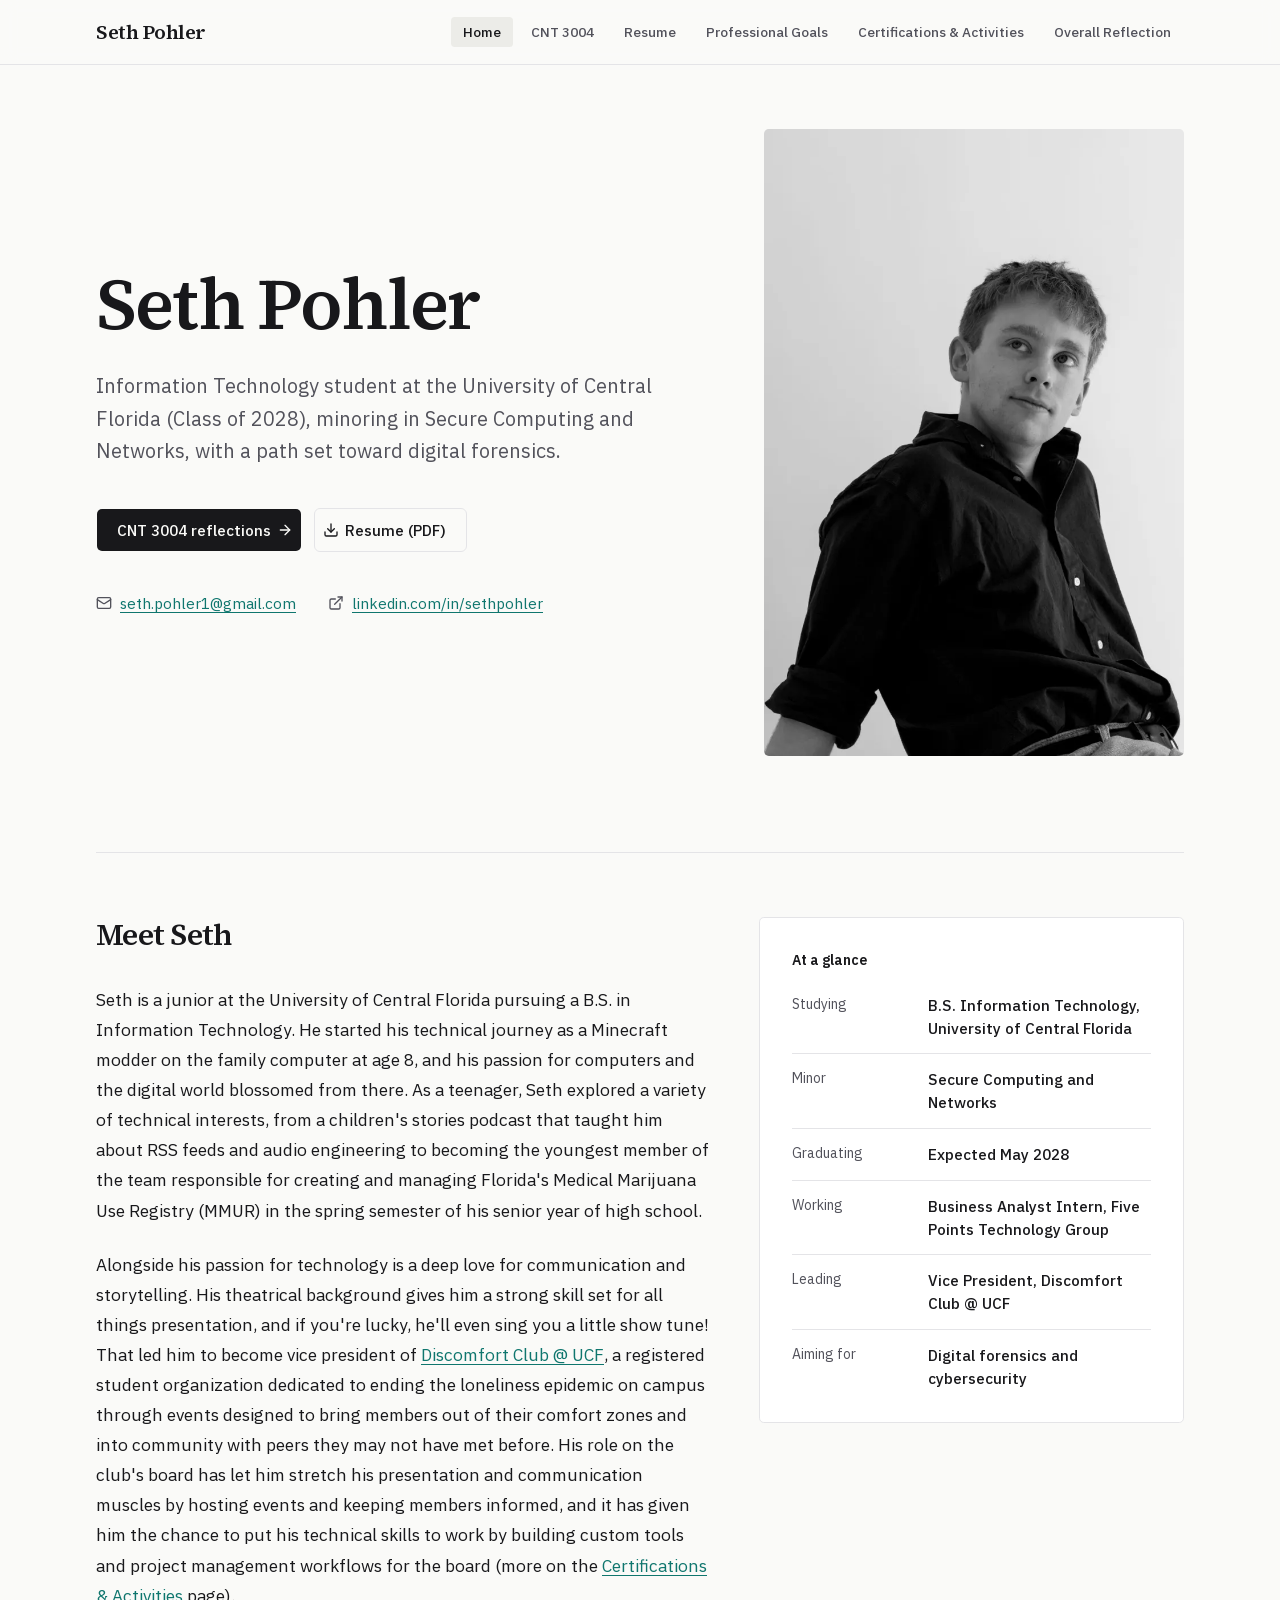
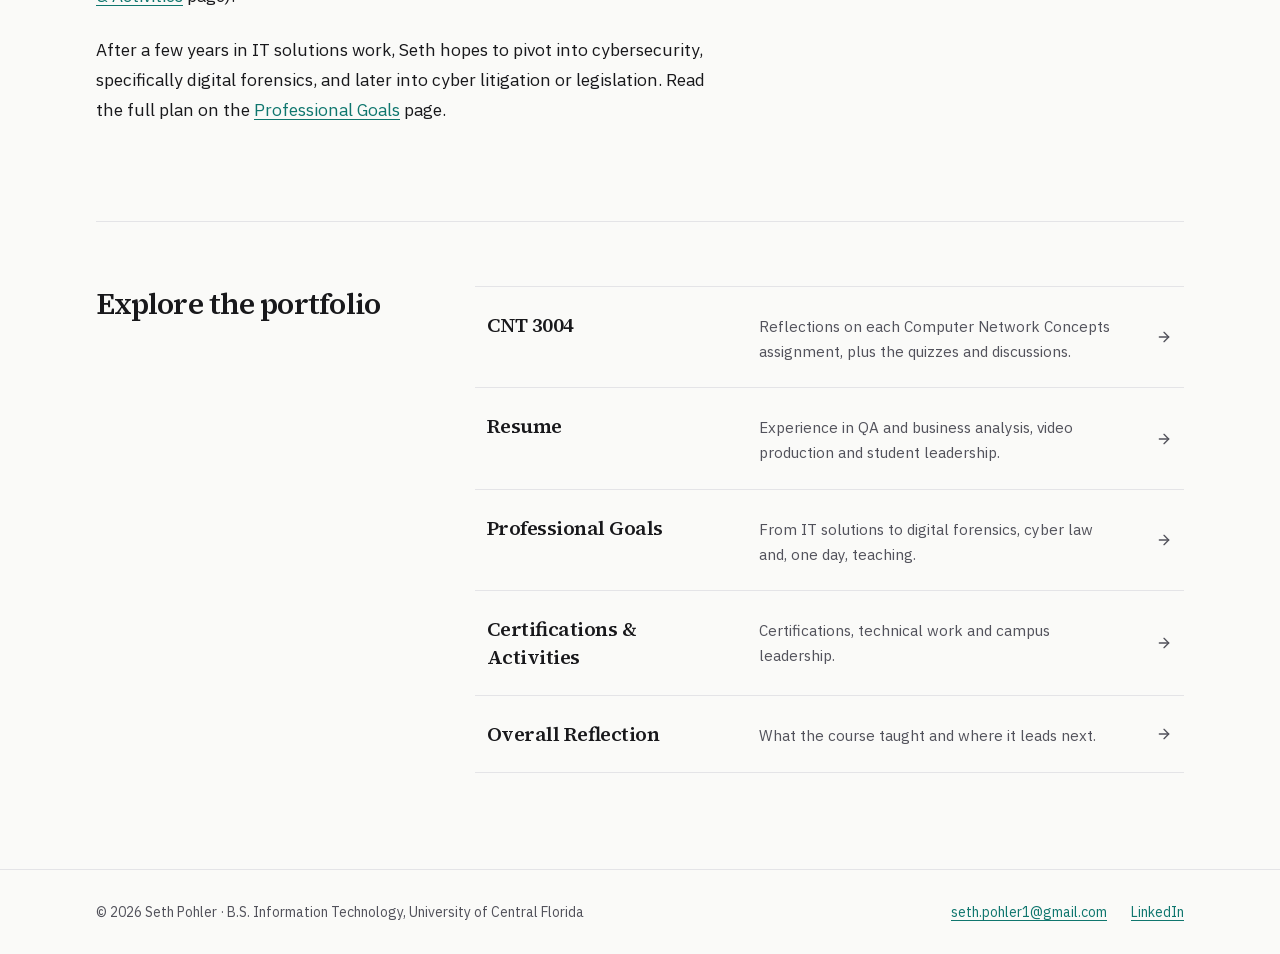
==== commit aa2d1c9a: "Deploy 2026-11-22T22:55Z" ====
--- a/index.html
+++ b/index.html
@@ -1 +1 @@
-<!DOCTYPE html><html lang="en" class="rMdooa_variable FA1Hga_variable lA2Yoq_variable h-full antialiased"><head><meta charSet="utf-8"/><meta name="viewport" content="width=device-width, initial-scale=1"/><link rel="preload" href="/_next/static/media/48eea41d8317494f-s.p.0wiir8udbzjvx.woff2" as="font" crossorigin="" type="font/woff2"/><link rel="preload" href="/_next/static/media/73c8302d2fdfe340-s.p.30xqm3yldpj47.woff2" as="font" crossorigin="" type="font/woff2"/><link rel="preload" href="/_next/static/media/7c42b85337e0c4bb-s.p.012bmydply3go.woff2" as="font" crossorigin="" type="font/woff2"/><link rel="preload" href="/_next/static/media/9f5be66613d9c872-s.p.27korwsf9c79u.woff2" as="font" crossorigin="" type="font/woff2"/><link rel="preload" href="/images/seth-pohler-headshot.webp" as="image" fetchPriority="high"/><link rel="stylesheet" href="/_next/static/chunks/19bja39a6in_c.css" data-precedence="next"/><link rel="preload" as="script" fetchPriority="low" href="/_next/static/chunks/310vm2bl3xxpt.js"/><script src="/_next/static/chunks/2urr6-fm2smyv.js" async=""></script><script src="/_next/static/chunks/39_j1bdzreq0m.js" async=""></script><script src="/_next/static/chunks/2i99de3j6b99w.js" async=""></script><script src="/_next/static/chunks/turbopack-2u1d16houkiyo.js" async=""></script><script src="/_next/static/chunks/3qfy96eoyh-ek.js" async=""></script><script src="/_next/static/chunks/2r8x6bhizx_dg.js" async=""></script><script src="/_next/static/chunks/0t-_f4pui62fd.js" async=""></script><meta name="next-size-adjust" content=""/><title>Seth Pohler | IT Student &amp; e-Portfolio</title><meta name="description" content="e-Portfolio of Seth Pohler, an Information Technology student at UCF minoring in Secure Computing and Networks, working toward a career in digital forensics."/><link rel="canonical" href="https://spohler1.github.io/"/><meta property="og:title" content="Seth Pohler | IT Student &amp; e-Portfolio"/><meta property="og:description" content="e-Portfolio of Seth Pohler, an Information Technology student at UCF minoring in Secure Computing and Networks, working toward a career in digital forensics."/><meta property="og:url" content="https://spohler1.github.io/"/><meta property="og:site_name" content="Seth Pohler"/><meta property="og:image" content="https://spohler1.github.io/images/seth-pohler-headshot.webp"/><meta property="og:image:width" content="737"/><meta property="og:image:height" content="1100"/><meta property="og:image:alt" content="Portrait of Seth Pohler"/><meta property="og:type" content="profile"/><meta name="twitter:card" content="summary"/><meta name="twitter:title" content="Seth Pohler | IT Student &amp; e-Portfolio"/><meta name="twitter:description" content="e-Portfolio of Seth Pohler, an Information Technology student at UCF minoring in Secure Computing and Networks, working toward a career in digital forensics."/><meta name="twitter:image" content="https://spohler1.github.io/images/seth-pohler-headshot.webp"/><meta name="twitter:image:alt" content="Portrait of Seth Pohler"/><meta name="twitter:image:width" content="737"/><meta name="twitter:image:height" content="1100"/><link rel="icon" href="/icon.svg?icon.27imidznf6e5v.svg" sizes="any" type="image/svg+xml"/><script src="/_next/static/chunks/0cz1d0mv5g_q7.js" noModule=""></script></head><body class="flex min-h-full flex-col"><div hidden=""><!--$--><!--/$--></div><a href="#main" class="sr-only z-50 rounded-md bg-primary px-4 py-2 text-primary-foreground focus:not-sr-only focus:fixed focus:top-3 focus:left-3">Skip to main content</a><header class="sticky top-0 z-40 border-b bg-background/90 backdrop-blur supports-[backdrop-filter]:bg-background/75"><div class="mx-auto flex max-w-6xl flex-wrap items-center justify-between gap-x-8 gap-y-2 px-8 py-4"><a class="font-heading text-xl font-semibold tracking-tight focus-visible:rounded-sm focus-visible:outline-2 focus-visible:outline-offset-4 focus-visible:outline-ring" href="/">Seth Pohler</a><nav aria-label="Main"><ul class="flex flex-wrap items-center gap-1"><li><a aria-current="page" data-slot="button" data-variant="ghost" data-size="sm" class="group/button inline-flex shrink-0 items-center justify-center border border-transparent bg-clip-padding font-medium whitespace-nowrap transition-all outline-none select-none focus-visible:border-ring focus-visible:ring-3 focus-visible:ring-ring/50 active:not-aria-[haspopup]:translate-y-px disabled:pointer-events-none disabled:opacity-50 aria-invalid:border-destructive aria-invalid:ring-3 aria-invalid:ring-destructive/20 dark:aria-invalid:border-destructive/50 dark:aria-invalid:ring-destructive/40 [&amp;_svg]:pointer-events-none [&amp;_svg]:shrink-0 hover:bg-muted hover:text-foreground aria-expanded:bg-muted aria-expanded:text-foreground dark:hover:bg-muted/50 gap-1 rounded-[min(var(--radius-md),12px)] in-data-[slot=button-group]:rounded-lg has-data-[icon=inline-end]:pr-1.5 has-data-[icon=inline-start]:pl-1.5 [&amp;_svg:not([class*=&#x27;size-&#x27;])]:size-3.5 h-8 px-3 text-[0.85rem] bg-accent text-foreground" href="/">Home</a></li><li><a data-slot="button" data-variant="ghost" data-size="sm" class="group/button inline-flex shrink-0 items-center justify-center border border-transparent bg-clip-padding font-medium whitespace-nowrap transition-all outline-none select-none focus-visible:border-ring focus-visible:ring-3 focus-visible:ring-ring/50 active:not-aria-[haspopup]:translate-y-px disabled:pointer-events-none disabled:opacity-50 aria-invalid:border-destructive aria-invalid:ring-3 aria-invalid:ring-destructive/20 dark:aria-invalid:border-destructive/50 dark:aria-invalid:ring-destructive/40 [&amp;_svg]:pointer-events-none [&amp;_svg]:shrink-0 hover:bg-muted hover:text-foreground aria-expanded:bg-muted aria-expanded:text-foreground dark:hover:bg-muted/50 gap-1 rounded-[min(var(--radius-md),12px)] in-data-[slot=button-group]:rounded-lg has-data-[icon=inline-end]:pr-1.5 has-data-[icon=inline-start]:pl-1.5 [&amp;_svg:not([class*=&#x27;size-&#x27;])]:size-3.5 h-8 px-3 text-[0.85rem] text-muted-foreground" href="/cnt-3004/">CNT 3004</a></li><li><a data-slot="button" data-variant="ghost" data-size="sm" class="group/button inline-flex shrink-0 items-center justify-center border border-transparent bg-clip-padding font-medium whitespace-nowrap transition-all outline-none select-none focus-visible:border-ring focus-visible:ring-3 focus-visible:ring-ring/50 active:not-aria-[haspopup]:translate-y-px disabled:pointer-events-none disabled:opacity-50 aria-invalid:border-destructive aria-invalid:ring-3 aria-invalid:ring-destructive/20 dark:aria-invalid:border-destructive/50 dark:aria-invalid:ring-destructive/40 [&amp;_svg]:pointer-events-none [&amp;_svg]:shrink-0 hover:bg-muted hover:text-foreground aria-expanded:bg-muted aria-expanded:text-foreground dark:hover:bg-muted/50 gap-1 rounded-[min(var(--radius-md),12px)] in-data-[slot=button-group]:rounded-lg has-data-[icon=inline-end]:pr-1.5 has-data-[icon=inline-start]:pl-1.5 [&amp;_svg:not([class*=&#x27;size-&#x27;])]:size-3.5 h-8 px-3 text-[0.85rem] text-muted-foreground" href="/resume/">Resume</a></li><li><a data-slot="button" data-variant="ghost" data-size="sm" class="group/button inline-flex shrink-0 items-center justify-center border border-transparent bg-clip-padding font-medium whitespace-nowrap transition-all outline-none select-none focus-visible:border-ring focus-visible:ring-3 focus-visible:ring-ring/50 active:not-aria-[haspopup]:translate-y-px disabled:pointer-events-none disabled:opacity-50 aria-invalid:border-destructive aria-invalid:ring-3 aria-invalid:ring-destructive/20 dark:aria-invalid:border-destructive/50 dark:aria-invalid:ring-destructive/40 [&amp;_svg]:pointer-events-none [&amp;_svg]:shrink-0 hover:bg-muted hover:text-foreground aria-expanded:bg-muted aria-expanded:text-foreground dark:hover:bg-muted/50 gap-1 rounded-[min(var(--radius-md),12px)] in-data-[slot=button-group]:rounded-lg has-data-[icon=inline-end]:pr-1.5 has-data-[icon=inline-start]:pl-1.5 [&amp;_svg:not([class*=&#x27;size-&#x27;])]:size-3.5 h-8 px-3 text-[0.85rem] text-muted-foreground" href="/professional-goals/">Professional Goals</a></li><li><a data-slot="button" data-variant="ghost" data-size="sm" class="group/button inline-flex shrink-0 items-center justify-center border border-transparent bg-clip-padding font-medium whitespace-nowrap transition-all outline-none select-none focus-visible:border-ring focus-visible:ring-3 focus-visible:ring-ring/50 active:not-aria-[haspopup]:translate-y-px disabled:pointer-events-none disabled:opacity-50 aria-invalid:border-destructive aria-invalid:ring-3 aria-invalid:ring-destructive/20 dark:aria-invalid:border-destructive/50 dark:aria-invalid:ring-destructive/40 [&amp;_svg]:pointer-events-none [&amp;_svg]:shrink-0 hover:bg-muted hover:text-foreground aria-expanded:bg-muted aria-expanded:text-foreground dark:hover:bg-muted/50 gap-1 rounded-[min(var(--radius-md),12px)] in-data-[slot=button-group]:rounded-lg has-data-[icon=inline-end]:pr-1.5 has-data-[icon=inline-start]:pl-1.5 [&amp;_svg:not([class*=&#x27;size-&#x27;])]:size-3.5 h-8 px-3 text-[0.85rem] text-muted-foreground" href="/certifications-activities/">Certifications &amp; Activities</a></li><li><a data-slot="button" data-variant="ghost" data-size="sm" class="group/button inline-flex shrink-0 items-center justify-center border border-transparent bg-clip-padding font-medium whitespace-nowrap transition-all outline-none select-none focus-visible:border-ring focus-visible:ring-3 focus-visible:ring-ring/50 active:not-aria-[haspopup]:translate-y-px disabled:pointer-events-none disabled:opacity-50 aria-invalid:border-destructive aria-invalid:ring-3 aria-invalid:ring-destructive/20 dark:aria-invalid:border-destructive/50 dark:aria-invalid:ring-destructive/40 [&amp;_svg]:pointer-events-none [&amp;_svg]:shrink-0 hover:bg-muted hover:text-foreground aria-expanded:bg-muted aria-expanded:text-foreground dark:hover:bg-muted/50 gap-1 rounded-[min(var(--radius-md),12px)] in-data-[slot=button-group]:rounded-lg has-data-[icon=inline-end]:pr-1.5 has-data-[icon=inline-start]:pl-1.5 [&amp;_svg:not([class*=&#x27;size-&#x27;])]:size-3.5 h-8 px-3 text-[0.85rem] text-muted-foreground" href="/overall-reflection/">Overall Reflection</a></li></ul></nav></div></header><main id="main" class="mx-auto w-full max-w-6xl flex-1 px-8"><script type="application/ld+json">{"@context":"https://schema.org","@type":"ProfilePage","url":"https://spohler1.github.io/","mainEntity":{"@type":"Person","name":"Seth Pohler","url":"https://spohler1.github.io/","image":"https://spohler1.github.io/images/seth-pohler-headshot.webp","email":"mailto:seth.pohler1@gmail.com","sameAs":["https://www.linkedin.com/in/sethpohler/"],"jobTitle":"Business Analyst Intern","worksFor":{"@type":"Organization","name":"Five Points Technology Group"},"alumniOf":{"@type":"CollegeOrUniversity","name":"University of Central Florida"},"knowsAbout":["Information technology","Computer networking","Cybersecurity","Digital forensics","Software testing"]}}</script><section aria-labelledby="hero-title" class="grid grid-cols-12 items-center gap-12 pt-16 pb-24"><div class="fade-up col-span-12 md:col-span-7"><p class="eyebrow">B.S. Information Technology<!-- --> · UCF · Class of 2028</p><h1 id="hero-title" class="mt-5 text-7xl leading-[0.95] font-semibold tracking-tight">Seth Pohler</h1><p class="mt-8 max-w-xl text-xl leading-relaxed text-muted-foreground">Information Technology student at the University of Central Florida, minoring in Secure Computing and Networks, with a path set toward digital forensics.</p><div class="mt-10 flex flex-wrap items-center gap-3"><a data-slot="button" data-variant="default" data-size="lg" class="group/button inline-flex shrink-0 items-center justify-center rounded-lg border border-transparent bg-clip-padding font-medium whitespace-nowrap transition-all outline-none select-none focus-visible:border-ring focus-visible:ring-3 focus-visible:ring-ring/50 active:not-aria-[haspopup]:translate-y-px disabled:pointer-events-none disabled:opacity-50 aria-invalid:border-destructive aria-invalid:ring-3 aria-invalid:ring-destructive/20 dark:aria-invalid:border-destructive/50 dark:aria-invalid:ring-destructive/40 [&amp;_svg]:pointer-events-none [&amp;_svg]:shrink-0 [&amp;_svg:not([class*=&#x27;size-&#x27;])]:size-4 bg-primary text-primary-foreground hover:bg-primary/80 gap-1.5 has-data-[icon=inline-end]:pr-2 has-data-[icon=inline-start]:pl-2 h-11 px-5 text-[0.95rem]" href="/cnt-3004/">CNT 3004 reflections<svg xmlns="http://www.w3.org/2000/svg" width="24" height="24" viewBox="0 0 24 24" fill="none" stroke="currentColor" stroke-width="2" stroke-linecap="round" stroke-linejoin="round" class="lucide lucide-arrow-right" data-icon="inline-end" aria-hidden="true"><path d="M5 12h14"></path><path d="m12 5 7 7-7 7"></path></svg></a><a href="/files/Seth_Pohler_Resume.pdf" download="" data-slot="button" data-variant="outline" data-size="lg" class="group/button inline-flex shrink-0 items-center justify-center rounded-lg border bg-clip-padding font-medium whitespace-nowrap transition-all outline-none select-none focus-visible:border-ring focus-visible:ring-3 focus-visible:ring-ring/50 active:not-aria-[haspopup]:translate-y-px disabled:pointer-events-none disabled:opacity-50 aria-invalid:border-destructive aria-invalid:ring-3 aria-invalid:ring-destructive/20 dark:aria-invalid:border-destructive/50 dark:aria-invalid:ring-destructive/40 [&amp;_svg]:pointer-events-none [&amp;_svg]:shrink-0 [&amp;_svg:not([class*=&#x27;size-&#x27;])]:size-4 border-border bg-background hover:bg-muted hover:text-foreground aria-expanded:bg-muted aria-expanded:text-foreground dark:border-input dark:bg-input/30 dark:hover:bg-input/50 gap-1.5 has-data-[icon=inline-end]:pr-2 has-data-[icon=inline-start]:pl-2 h-11 px-5 text-[0.95rem]"><svg xmlns="http://www.w3.org/2000/svg" width="24" height="24" viewBox="0 0 24 24" fill="none" stroke="currentColor" stroke-width="2" stroke-linecap="round" stroke-linejoin="round" class="lucide lucide-download" data-icon="inline-start" aria-hidden="true"><path d="M12 15V3"></path><path d="M21 15v4a2 2 0 0 1-2 2H5a2 2 0 0 1-2-2v-4"></path><path d="m7 10 5 5 5-5"></path></svg>Resume (PDF)</a></div><ul class="mt-10 flex flex-wrap items-center gap-x-8 gap-y-3 text-[0.95rem]"><li class="flex items-center gap-2"><svg xmlns="http://www.w3.org/2000/svg" width="24" height="24" viewBox="0 0 24 24" fill="none" stroke="currentColor" stroke-width="2" stroke-linecap="round" stroke-linejoin="round" class="lucide lucide-mail size-4 text-muted-foreground" aria-hidden="true"><path d="m22 7-8.991 5.727a2 2 0 0 1-2.009 0L2 7"></path><rect x="2" y="4" width="20" height="16" rx="2"></rect></svg><a class="prose-link" href="mailto:seth.pohler1@gmail.com">seth.pohler1@gmail.com</a></li><li class="flex items-center gap-2"><svg xmlns="http://www.w3.org/2000/svg" width="24" height="24" viewBox="0 0 24 24" fill="none" stroke="currentColor" stroke-width="2" stroke-linecap="round" stroke-linejoin="round" class="lucide lucide-external-link size-4 text-muted-foreground" aria-hidden="true"><path d="M15 3h6v6"></path><path d="M10 14 21 3"></path><path d="M18 13v6a2 2 0 0 1-2 2H5a2 2 0 0 1-2-2V8a2 2 0 0 1 2-2h6"></path></svg><a class="prose-link" href="https://www.linkedin.com/in/sethpohler/" target="_blank" rel="noopener noreferrer">linkedin.com/in/sethpohler<span class="sr-only"> (opens in a new tab)</span></a></li></ul></div><div class="fade-up fade-up-delay col-span-12 md:col-span-5"><img src="/images/seth-pohler-headshot.webp" alt="Black-and-white portrait of Seth Pohler in a dark button-up shirt" width="737" height="1100" fetchPriority="high" class="ml-auto aspect-[737/1100] w-full max-w-[420px] rounded-md object-cover"/></div></section><section aria-labelledby="about" class="grid grid-cols-12 gap-12 border-t pt-16"><div class="col-span-12 md:col-span-7"><h2 id="about" class="text-3xl font-semibold tracking-tight">Meet Seth</h2><div class="mt-8 space-y-6 text-[1.075rem] leading-[1.75]"><p>Seth is a junior at the University of Central Florida pursuing a B.S. in Information Technology. He started his technical journey as a Minecraft modder on the family computer at age 8, and his passion for computers and the digital world blossomed from there. As a teenager, Seth explored a variety of technical interests, from a children&#x27;s stories podcast that taught him about RSS feeds and audio engineering to becoming the youngest member of the team responsible for creating and managing Florida&#x27;s Medical Marijuana Use Registry (MMUR) in the spring semester of his senior year of high school.</p><p>Alongside his passion for technology is a deep love for communication and storytelling. His theatrical background gives him a strong skill set for all things presentation, and if you&#x27;re lucky, he&#x27;ll even sing you a little show tune! That led him to become vice president of<!-- --> <a class="prose-link" href="https://www.instagram.com/discomfortclubucf/" target="_blank" rel="noopener noreferrer">Discomfort Club @ UCF<span class="sr-only"> (opens in a new tab)</span></a>, a registered student organization dedicated to ending the loneliness epidemic on campus through events designed to bring members out of their comfort zones and into community with peers they may not have met before. His role on the club&#x27;s board has let him stretch his presentation and communication muscles by hosting events and keeping members informed, and it has given him the chance to put his technical skills to work by building custom tools and project management workflows for the board (more on the<!-- --> <a class="prose-link" href="/certifications-activities/">Certifications &amp; Activities</a> <!-- -->page).</p><p>After a few years in IT solutions work, Seth hopes to pivot into cybersecurity, specifically digital forensics, and later into cyber litigation or legislation. Read the full plan on the<!-- --> <a class="prose-link" href="/professional-goals/">Professional Goals</a> <!-- -->page.</p></div></div><aside aria-labelledby="glance" class="col-span-12 md:col-span-5"><div class="rounded-md border bg-card p-8 md:sticky md:top-28"><h2 id="glance" class="eyebrow">At a glance</h2><dl class="mt-6 divide-y"><div class="grid grid-cols-[7.5rem_1fr] gap-4 py-3.5 first:pt-0 last:pb-0"><dt class="text-sm text-muted-foreground">Studying</dt><dd class="text-[0.95rem] font-medium">B.S. Information Technology, University of Central Florida</dd></div><div class="grid grid-cols-[7.5rem_1fr] gap-4 py-3.5 first:pt-0 last:pb-0"><dt class="text-sm text-muted-foreground">Minor</dt><dd class="text-[0.95rem] font-medium">Secure Computing and Networks</dd></div><div class="grid grid-cols-[7.5rem_1fr] gap-4 py-3.5 first:pt-0 last:pb-0"><dt class="text-sm text-muted-foreground">Graduating</dt><dd class="text-[0.95rem] font-medium">Expected May 2028</dd></div><div class="grid grid-cols-[7.5rem_1fr] gap-4 py-3.5 first:pt-0 last:pb-0"><dt class="text-sm text-muted-foreground">Working</dt><dd class="text-[0.95rem] font-medium">Business Analyst Intern, Five Points Technology Group</dd></div><div class="grid grid-cols-[7.5rem_1fr] gap-4 py-3.5 first:pt-0 last:pb-0"><dt class="text-sm text-muted-foreground">Leading</dt><dd class="text-[0.95rem] font-medium">Vice President, Discomfort Club @ UCF</dd></div><div class="grid grid-cols-[7.5rem_1fr] gap-4 py-3.5 first:pt-0 last:pb-0"><dt class="text-sm text-muted-foreground">Aiming for</dt><dd class="text-[0.95rem] font-medium">Digital forensics and cybersecurity</dd></div></dl></div></aside></section><section aria-labelledby="explore" class="mt-24 grid grid-cols-12 gap-12 border-t pt-16"><div class="col-span-12 md:col-span-4"><h2 id="explore" class="text-3xl font-semibold tracking-tight">Explore the portfolio</h2></div><ol class="col-span-12 divide-y border-y md:col-span-8"><li><a class="group grid grid-cols-[3rem_14rem_1fr_auto] items-baseline gap-6 px-2 py-6 transition-colors hover:bg-accent/50 focus-visible:outline-2 focus-visible:outline-offset-2 focus-visible:outline-ring" href="/cnt-3004/"><span class="font-mono text-xs text-link">01</span><span class="font-heading text-xl font-semibold tracking-tight">CNT 3004</span><span class="text-[0.95rem] leading-relaxed text-muted-foreground">Reflections on each Computer Network Concepts assignment, plus the quizzes and discussions.</span><svg xmlns="http://www.w3.org/2000/svg" width="24" height="24" viewBox="0 0 24 24" fill="none" stroke="currentColor" stroke-width="2" stroke-linecap="round" stroke-linejoin="round" class="lucide lucide-arrow-right size-4 self-center text-muted-foreground transition-transform group-hover:translate-x-1 group-hover:text-foreground" aria-hidden="true"><path d="M5 12h14"></path><path d="m12 5 7 7-7 7"></path></svg></a></li><li><a class="group grid grid-cols-[3rem_14rem_1fr_auto] items-baseline gap-6 px-2 py-6 transition-colors hover:bg-accent/50 focus-visible:outline-2 focus-visible:outline-offset-2 focus-visible:outline-ring" href="/resume/"><span class="font-mono text-xs text-link">02</span><span class="font-heading text-xl font-semibold tracking-tight">Resume</span><span class="text-[0.95rem] leading-relaxed text-muted-foreground">Experience in QA and business analysis, video production and student leadership.</span><svg xmlns="http://www.w3.org/2000/svg" width="24" height="24" viewBox="0 0 24 24" fill="none" stroke="currentColor" stroke-width="2" stroke-linecap="round" stroke-linejoin="round" class="lucide lucide-arrow-right size-4 self-center text-muted-foreground transition-transform group-hover:translate-x-1 group-hover:text-foreground" aria-hidden="true"><path d="M5 12h14"></path><path d="m12 5 7 7-7 7"></path></svg></a></li><li><a class="group grid grid-cols-[3rem_14rem_1fr_auto] items-baseline gap-6 px-2 py-6 transition-colors hover:bg-accent/50 focus-visible:outline-2 focus-visible:outline-offset-2 focus-visible:outline-ring" href="/professional-goals/"><span class="font-mono text-xs text-link">03</span><span class="font-heading text-xl font-semibold tracking-tight">Professional Goals</span><span class="text-[0.95rem] leading-relaxed text-muted-foreground">From IT solutions to digital forensics, cyber law and, one day, teaching.</span><svg xmlns="http://www.w3.org/2000/svg" width="24" height="24" viewBox="0 0 24 24" fill="none" stroke="currentColor" stroke-width="2" stroke-linecap="round" stroke-linejoin="round" class="lucide lucide-arrow-right size-4 self-center text-muted-foreground transition-transform group-hover:translate-x-1 group-hover:text-foreground" aria-hidden="true"><path d="M5 12h14"></path><path d="m12 5 7 7-7 7"></path></svg></a></li><li><a class="group grid grid-cols-[3rem_14rem_1fr_auto] items-baseline gap-6 px-2 py-6 transition-colors hover:bg-accent/50 focus-visible:outline-2 focus-visible:outline-offset-2 focus-visible:outline-ring" href="/certifications-activities/"><span class="font-mono text-xs text-link">04</span><span class="font-heading text-xl font-semibold tracking-tight">Certifications &amp; Activities</span><span class="text-[0.95rem] leading-relaxed text-muted-foreground">Certifications, technical work and campus leadership.</span><svg xmlns="http://www.w3.org/2000/svg" width="24" height="24" viewBox="0 0 24 24" fill="none" stroke="currentColor" stroke-width="2" stroke-linecap="round" stroke-linejoin="round" class="lucide lucide-arrow-right size-4 self-center text-muted-foreground transition-transform group-hover:translate-x-1 group-hover:text-foreground" aria-hidden="true"><path d="M5 12h14"></path><path d="m12 5 7 7-7 7"></path></svg></a></li><li><a class="group grid grid-cols-[3rem_14rem_1fr_auto] items-baseline gap-6 px-2 py-6 transition-colors hover:bg-accent/50 focus-visible:outline-2 focus-visible:outline-offset-2 focus-visible:outline-ring" href="/overall-reflection/"><span class="font-mono text-xs text-link">05</span><span class="font-heading text-xl font-semibold tracking-tight">Overall Reflection</span><span class="text-[0.95rem] leading-relaxed text-muted-foreground">What the course taught and where it leads next.</span><svg xmlns="http://www.w3.org/2000/svg" width="24" height="24" viewBox="0 0 24 24" fill="none" stroke="currentColor" stroke-width="2" stroke-linecap="round" stroke-linejoin="round" class="lucide lucide-arrow-right size-4 self-center text-muted-foreground transition-transform group-hover:translate-x-1 group-hover:text-foreground" aria-hidden="true"><path d="M5 12h14"></path><path d="m12 5 7 7-7 7"></path></svg></a></li></ol></section></main><!--$--><!--/$--><footer class="mt-24 border-t"><div class="mx-auto flex max-w-6xl flex-wrap items-center justify-between gap-4 px-8 py-8 text-sm text-muted-foreground"><p>© <!-- -->2026<!-- --> <!-- -->Seth Pohler<!-- --> · <!-- -->B.S. Information Technology<!-- -->, <!-- -->University of Central Florida</p><ul class="flex items-center gap-6"><li><a class="prose-link" href="mailto:seth.pohler1@gmail.com">seth.pohler1@gmail.com</a></li><li><a class="prose-link" href="https://www.linkedin.com/in/sethpohler/" target="_blank" rel="noopener noreferrer">LinkedIn<span class="sr-only"> (opens in a new tab)</span></a></li></ul></div></footer><script id="_R_">(globalThis["TURBOPACK"] || (globalThis["TURBOPACK"] = [])).push({"otherChunks":["static/chunks/310vm2bl3xxpt.js","static/chunks/2urr6-fm2smyv.js","static/chunks/39_j1bdzreq0m.js","static/chunks/2i99de3j6b99w.js"],"runtimeModuleIds":[94553]});</script><script src="/_next/static/chunks/310vm2bl3xxpt.js" async=""></script><script>(self.__next_f=self.__next_f||[]).push([0])</script><script>self.__next_f.push([1,"1:\"$Sreact.fragment\"\n2:\"/_next/static/chunks/3qfy96eoyh-ek.js\"\n3:\"/_next/static/chunks/2r8x6bhizx_dg.js\"\n4:I[71939,[\"$2\",\"$3\"],\"SiteHeader\"]\n5:I[39756,[\"$2\",\"$3\"],\"default\"]\n6:I[37457,[\"$2\",\"$3\"],\"default\"]\n7:\"/_next/static/chunks/0t-_f4pui62fd.js\"\n8:I[22016,[\"$2\",\"$3\",\"$7\"],\"\"]\n9:I[71939,[\"$2\",\"$3\"],\"SiteFooter\"]\n12:\"ViewportBoundary\"\n13:I[97367,[\"$2\",\"$3\"],\"$12\"]\n15:\"MetadataBoundary\"\n16:I[97367,[\"$2\",\"$3\"],\"$15\"]\n17:\"$Sreact.suspense\"\n19:I[68027,[\"$2\",\"$3\"],\"default\",1]\n:HL[\"/_next/static/chunks/19bja39a6in_c.css\",\"style\"]\n:HL[\"/_next/static/media/48eea41d8317494f-s.p.0wiir8udbzjvx.woff2\",\"font\",{\"crossOrigin\":\"\",\"type\":\"font/woff2\"}]\n:HL[\"/_next/static/media/73c8302d2fdfe340-s.p.30xqm3yldpj47.woff2\",\"font\",{\"crossOrigin\":\"\",\"type\":\"font/woff2\"}]\n:HL[\"/_next/static/media/7c42b85337e0c4bb-s.p.012bmydply3go.woff2\",\"font\",{\"crossOrigin\":\"\",\"type\":\"font/woff2\"}]\n:HL[\"/_next/static/media/9f5be66613d9c872-s.p.27korwsf9c79u.woff2\",\"font\",{\"crossOrigin\":\"\",\"type\":\"font/woff2\"}]\n"])</script><script>self.__next_f.push([1,"a:[[\"children\",{\"s\":\"__PAGE__\",\"h\":512,\"d\":{\"r\":[\"$\",\"$1\",\"c\",{\"children\":[[\"$\",\"main\",null,{\"id\":\"main\",\"className\":\"mx-auto w-full max-w-6xl flex-1 px-8\",\"children\":[[\"$\",\"script\",null,{\"type\":\"application/ld+json\",\"dangerouslySetInnerHTML\":{\"__html\":\"{\\\"@context\\\":\\\"https://schema.org\\\",\\\"@type\\\":\\\"ProfilePage\\\",\\\"url\\\":\\\"https://spohler1.github.io/\\\",\\\"mainEntity\\\":{\\\"@type\\\":\\\"Person\\\",\\\"name\\\":\\\"Seth Pohler\\\",\\\"url\\\":\\\"https://spohler1.github.io/\\\",\\\"image\\\":\\\"https://spohler1.github.io/images/seth-pohler-headshot.webp\\\",\\\"email\\\":\\\"mailto:seth.pohler1@gmail.com\\\",\\\"sameAs\\\":[\\\"https://www.linkedin.com/in/sethpohler/\\\"],\\\"jobTitle\\\":\\\"Business Analyst Intern\\\",\\\"worksFor\\\":{\\\"@type\\\":\\\"Organization\\\",\\\"name\\\":\\\"Five Points Technology Group\\\"},\\\"alumniOf\\\":{\\\"@type\\\":\\\"CollegeOrUniversity\\\",\\\"name\\\":\\\"University of Central Florida\\\"},\\\"knowsAbout\\\":[\\\"Information technology\\\",\\\"Computer networking\\\",\\\"Cybersecurity\\\",\\\"Digital forensics\\\",\\\"Software testing\\\"]}}\"}}],[\"$\",\"section\",null,{\"aria-labelledby\":\"hero-title\",\"className\":\"grid grid-cols-12 items-center gap-12 pt-16 pb-24\",\"children\":[[\"$\",\"div\",null,{\"className\":\"fade-up col-span-12 md:col-span-7\",\"children\":[[\"$\",\"p\",null,{\"className\":\"eyebrow\",\"children\":[\"B.S. Information Technology\",\" · UCF · Class of 2028\"]}],[\"$\",\"h1\",null,{\"id\":\"hero-title\",\"className\":\"mt-5 text-7xl leading-[0.95] font-semibold tracking-tight\",\"children\":\"Seth Pohler\"}],[\"$\",\"p\",null,{\"className\":\"mt-8 max-w-xl text-xl leading-relaxed text-muted-foreground\",\"children\":\"Information Technology student at the University of Central Florida, minoring in Secure Computing and Networks, with a path set toward digital forensics.\"}],\"$Lb\",\"$Lc\"]}],\"$Ld\"]}],\"$Le\",\"$Lf\"]}],[\"$L10\"],\"$L11\"]}],\"p\":false,\"v\":null}}]]\n"])</script><script>self.__next_f.push([1,"0:{\"P\":null,\"c\":[\"\",\"\"],\"q\":\"\",\"i\":false,\"t\":{\"t\":{\"s\":\"\",\"h\":528,\"d\":{\"r\":[\"$\",\"$1\",\"c\",{\"children\":[[[\"$\",\"link\",\"0\",{\"rel\":\"stylesheet\",\"href\":\"/_next/static/chunks/19bja39a6in_c.css\",\"precedence\":\"next\",\"crossOrigin\":\"$undefined\",\"nonce\":\"$undefined\"}],[\"$\",\"script\",\"script-0\",{\"src\":\"/_next/static/chunks/3qfy96eoyh-ek.js\",\"async\":true,\"nonce\":\"$undefined\"}],[\"$\",\"script\",\"script-1\",{\"src\":\"/_next/static/chunks/2r8x6bhizx_dg.js\",\"async\":true,\"nonce\":\"$undefined\"}]],[\"$\",\"html\",null,{\"lang\":\"en\",\"className\":\"rMdooa_variable FA1Hga_variable lA2Yoq_variable h-full antialiased\",\"children\":[\"$\",\"body\",null,{\"className\":\"flex min-h-full flex-col\",\"children\":[[\"$\",\"a\",null,{\"href\":\"#main\",\"className\":\"sr-only z-50 rounded-md bg-primary px-4 py-2 text-primary-foreground focus:not-sr-only focus:fixed focus:top-3 focus:left-3\",\"children\":\"Skip to main content\"}],[\"$\",\"$L4\",null,{}],[\"$\",\"$L5\",null,{\"parallelRouterKey\":\"children\",\"error\":\"$undefined\",\"errorStyles\":\"$undefined\",\"errorScripts\":\"$undefined\",\"template\":[\"$\",\"$L6\",null,{}],\"templateStyles\":\"$undefined\",\"templateScripts\":\"$undefined\",\"notFound\":[[\"$\",\"main\",null,{\"id\":\"main\",\"className\":\"mx-auto w-full max-w-6xl flex-1 px-8 py-32\",\"children\":[[\"$\",\"p\",null,{\"className\":\"eyebrow\",\"children\":\"404\"}],[\"$\",\"h1\",null,{\"className\":\"mt-4 text-5xl font-semibold tracking-tight\",\"children\":\"Page not found\"}],[\"$\",\"p\",null,{\"className\":\"mt-6 max-w-xl text-lg text-muted-foreground\",\"children\":\"That page doesn't exist. It may have moved when this portfolio left Google Sites.\"}],[\"$\",\"$L8\",null,{\"href\":\"/\",\"children\":\"Back to home\",\"data-slot\":\"button\",\"data-variant\":\"default\",\"data-size\":\"lg\",\"className\":\"group/button inline-flex shrink-0 items-center justify-center rounded-lg border border-transparent bg-clip-padding text-sm font-medium whitespace-nowrap transition-all outline-none select-none focus-visible:border-ring focus-visible:ring-3 focus-visible:ring-ring/50 active:not-aria-[haspopup]:translate-y-px disabled:pointer-events-none disabled:opacity-50 aria-invalid:border-destructive aria-invalid:ring-3 aria-invalid:ring-destructive/20 dark:aria-invalid:border-destructive/50 dark:aria-invalid:ring-destructive/40 [\u0026_svg]:pointer-events-none [\u0026_svg]:shrink-0 [\u0026_svg:not([class*='size-'])]:size-4 bg-primary text-primary-foreground hover:bg-primary/80 gap-1.5 has-data-[icon=inline-end]:pr-2 has-data-[icon=inline-start]:pl-2 mt-10 h-11 px-5\",\"ref\":null}]]}],[]],\"forbidden\":\"$undefined\",\"unauthorized\":\"$undefined\"}],[\"$\",\"$L9\",null,{}]]}]}]]}],\"p\":false,\"v\":null},\"c\":\"$Qa\"},\"h\":{\"r\":[\"$\",\"$1\",\"h\",{\"children\":[null,[\"$\",\"$L13\",null,{\"children\":\"$L14\"}],[\"$\",\"$L16\",null,{\"children\":[[\"$\",\"div\",null,{\"hidden\":true,\"children\":[\"$\",\"$17\",null,{\"name\":\"Next.Metadata\",\"children\":\"$L18\"}]}],null]}],[\"$\",\"meta\",null,{\"name\":\"next-size-adjust\",\"content\":\"\"}]]}],\"p\":false,\"v\":null}},\"m\":\"$undefined\",\"G\":[\"$19\",[[\"$\",\"link\",\"0\",{\"rel\":\"stylesheet\",\"href\":\"/_next/static/chunks/19bja39a6in_c.css\",\"precedence\":\"next\",\"crossOrigin\":\"$undefined\",\"nonce\":\"$undefined\"}]]],\"S\":true,\"r\":\"$undefined\",\"s\":\"$undefined\",\"a\":\"$undefined\",\"l\":\"$undefined\",\"p\":\"$undefined\",\"d\":\"$undefined\",\"b\":\"5wIHYU554J72C1VWUzu7Z\"}\n"])</script><script>self.__next_f.push([1,"1a:I[5014,[\"$2\",\"$3\",\"$7\"],\"default\"]\n22:I[97367,[\"$2\",\"$3\"],\"OutletBoundary\"]\n:HL[\"/images/seth-pohler-headshot.webp\",\"image\",{\"fetchPriority\":\"high\"}]\n"])</script><script>self.__next_f.push([1,"b:[\"$\",\"div\",null,{\"className\":\"mt-10 flex flex-wrap items-center gap-3\",\"children\":[[\"$\",\"$L8\",null,{\"href\":\"/cnt-3004/\",\"children\":[\"CNT 3004 reflections\",[\"$\",\"$L1a\",null,{\"ref\":\"$undefined\",\"icon\":{\"name\":\"arrow-right\",\"size\":24,\"node\":[[\"path\",{\"d\":\"M5 12h14\",\"key\":\"1ays0h\"}],[\"path\",{\"d\":\"m12 5 7 7-7 7\",\"key\":\"xquz4c\"}]]},\"className\":\"$undefined\",\"data-icon\":\"inline-end\",\"aria-hidden\":true}]],\"data-slot\":\"button\",\"data-variant\":\"default\",\"data-size\":\"lg\",\"className\":\"group/button inline-flex shrink-0 items-center justify-center rounded-lg border border-transparent bg-clip-padding font-medium whitespace-nowrap transition-all outline-none select-none focus-visible:border-ring focus-visible:ring-3 focus-visible:ring-ring/50 active:not-aria-[haspopup]:translate-y-px disabled:pointer-events-none disabled:opacity-50 aria-invalid:border-destructive aria-invalid:ring-3 aria-invalid:ring-destructive/20 dark:aria-invalid:border-destructive/50 dark:aria-invalid:ring-destructive/40 [\u0026_svg]:pointer-events-none [\u0026_svg]:shrink-0 [\u0026_svg:not([class*='size-'])]:size-4 bg-primary text-primary-foreground hover:bg-primary/80 gap-1.5 has-data-[icon=inline-end]:pr-2 has-data-[icon=inline-start]:pl-2 h-11 px-5 text-[0.95rem]\",\"ref\":null}],[\"$\",\"a\",null,{\"href\":\"/files/Seth_Pohler_Resume.pdf\",\"download\":true,\"children\":[[\"$\",\"$L1a\",null,{\"ref\":\"$undefined\",\"icon\":{\"name\":\"download\",\"size\":24,\"node\":[[\"path\",{\"d\":\"M12 15V3\",\"key\":\"m9g1x1\"}],[\"path\",{\"d\":\"M21 15v4a2 2 0 0 1-2 2H5a2 2 0 0 1-2-2v-4\",\"key\":\"ih7n3h\"}],[\"path\",{\"d\":\"m7 10 5 5 5-5\",\"key\":\"brsn70\"}]]},\"className\":\"$undefined\",\"data-icon\":\"inline-start\",\"aria-hidden\":true}],\"Resume (PDF)\"],\"data-slot\":\"button\",\"data-variant\":\"outline\",\"data-size\":\"lg\",\"className\":\"group/button inline-flex shrink-0 items-center justify-center rounded-lg border bg-clip-padding font-medium whitespace-nowrap transition-all outline-none select-none focus-visible:border-ring focus-visible:ring-3 focus-visible:ring-ring/50 active:not-aria-[haspopup]:translate-y-px disabled:pointer-events-none disabled:opacity-50 aria-invalid:border-destructive aria-invalid:ring-3 aria-invalid:ring-destructive/20 dark:aria-invalid:border-destructive/50 dark:aria-invalid:ring-destructive/40 [\u0026_svg]:pointer-events-none [\u0026_svg]:shrink-0 [\u0026_svg:not([class*='size-'])]:size-4 border-border bg-background hover:bg-muted hover:text-foreground aria-expanded:bg-muted aria-expanded:text-foreground dark:border-input dark:bg-input/30 dark:hover:bg-input/50 gap-1.5 has-data-[icon=inline-end]:pr-2 has-data-[icon=inline-start]:pl-2 h-11 px-5 text-[0.95rem]\",\"ref\":null}]]}]\n"])</script><script>self.__next_f.push([1,"c:[\"$\",\"ul\",null,{\"className\":\"mt-10 flex flex-wrap items-center gap-x-8 gap-y-3 text-[0.95rem]\",\"children\":[[\"$\",\"li\",null,{\"className\":\"flex items-center gap-2\",\"children\":[[\"$\",\"$L1a\",null,{\"ref\":\"$undefined\",\"icon\":{\"name\":\"mail\",\"size\":24,\"node\":[[\"path\",{\"d\":\"m22 7-8.991 5.727a2 2 0 0 1-2.009 0L2 7\",\"key\":\"132q7q\"}],[\"rect\",{\"x\":\"2\",\"y\":\"4\",\"width\":\"20\",\"height\":\"16\",\"rx\":\"2\",\"key\":\"izxlao\"}]]},\"className\":\"size-4 text-muted-foreground\",\"aria-hidden\":true}],[\"$\",\"a\",null,{\"className\":\"prose-link\",\"href\":\"mailto:seth.pohler1@gmail.com\",\"children\":\"seth.pohler1@gmail.com\"}]]}],[\"$\",\"li\",null,{\"className\":\"flex items-center gap-2\",\"children\":[[\"$\",\"$L1a\",null,{\"ref\":\"$undefined\",\"icon\":{\"name\":\"external-link\",\"size\":24,\"node\":[[\"path\",{\"d\":\"M15 3h6v6\",\"key\":\"1q9fwt\"}],[\"path\",{\"d\":\"M10 14 21 3\",\"key\":\"gplh6r\"}],[\"path\",{\"d\":\"M18 13v6a2 2 0 0 1-2 2H5a2 2 0 0 1-2-2V8a2 2 0 0 1 2-2h6\",\"key\":\"a6xqqp\"}]]},\"className\":\"size-4 text-muted-foreground\",\"aria-hidden\":true}],[\"$\",\"a\",null,{\"className\":\"prose-link\",\"href\":\"https://www.linkedin.com/in/sethpohler/\",\"target\":\"_blank\",\"rel\":\"noopener noreferrer\",\"children\":[\"linkedin.com/in/sethpohler\",[\"$\",\"span\",null,{\"className\":\"sr-only\",\"children\":\" (opens in a new tab)\"}]]}]]}]]}]\nd:[\"$\",\"div\",null,{\"className\":\"fade-up fade-up-delay col-span-12 md:col-span-5\",\"children\":[\"$\",\"img\",null,{\"src\":\"/images/seth-pohler-headshot.webp\",\"alt\":\"Black-and-white portrait of Seth Pohler in a dark button-up shirt\",\"width\":737,\"height\":1100,\"fetchPriority\":\"high\",\"className\":\"ml-auto aspect-[737/1100] w-full max-w-[420px] rounded-md object-cover\"}]}]\n"])</script><script>self.__next_f.push([1,"e:[\"$\",\"section\",null,{\"aria-labelledby\":\"about\",\"className\":\"grid grid-cols-12 gap-12 border-t pt-16\",\"children\":[[\"$\",\"div\",null,{\"className\":\"col-span-12 md:col-span-7\",\"children\":[[\"$\",\"h2\",null,{\"id\":\"about\",\"className\":\"text-3xl font-semibold tracking-tight\",\"children\":\"Meet Seth\"}],[\"$\",\"div\",null,{\"className\":\"mt-8 space-y-6 text-[1.075rem] leading-[1.75]\",\"children\":[[\"$\",\"p\",null,{\"children\":\"Seth is a junior at the University of Central Florida pursuing a B.S. in Information Technology. He started his technical journey as a Minecraft modder on the family computer at age 8, and his passion for computers and the digital world blossomed from there. As a teenager, Seth explored a variety of technical interests, from a children's stories podcast that taught him about RSS feeds and audio engineering to becoming the youngest member of the team responsible for creating and managing Florida's Medical Marijuana Use Registry (MMUR) in the spring semester of his senior year of high school.\"}],[\"$\",\"p\",null,{\"children\":[\"Alongside his passion for technology is a deep love for communication and storytelling. His theatrical background gives him a strong skill set for all things presentation, and if you're lucky, he'll even sing you a little show tune! That led him to become vice president of\",\" \",[\"$\",\"a\",null,{\"className\":\"prose-link\",\"href\":\"https://www.instagram.com/discomfortclubucf/\",\"target\":\"_blank\",\"rel\":\"noopener noreferrer\",\"children\":[\"Discomfort Club @ UCF\",[\"$\",\"span\",null,{\"className\":\"sr-only\",\"children\":\" (opens in a new tab)\"}]]}],\", a registered student organization dedicated to ending the loneliness epidemic on campus through events designed to bring members out of their comfort zones and into community with peers they may not have met before. His role on the club's board has let him stretch his presentation and communication muscles by hosting events and keeping members informed, and it has given him the chance to put his technical skills to work by building custom tools and project management workflows for the board (more on the\",\" \",[\"$\",\"$L8\",null,{\"className\":\"prose-link\",\"href\":\"/certifications-activities/\",\"children\":\"Certifications \u0026 Activities\"}],\" \",\"page).\"]}],[\"$\",\"p\",null,{\"children\":[\"After a few years in IT solutions work, Seth hopes to pivot into cybersecurity, specifically digital forensics, and later into cyber litigation or legislation. Read the full plan on the\",\" \",[\"$\",\"$L8\",null,{\"className\":\"prose-link\",\"href\":\"/professional-goals/\",\"children\":\"Professional Goals\"}],\" \",\"page.\"]}]]}]]}],[\"$\",\"aside\",null,{\"aria-labelledby\":\"glance\",\"className\":\"col-span-12 md:col-span-5\",\"children\":[\"$\",\"div\",null,{\"className\":\"rounded-md border bg-card p-8 md:sticky md:top-28\",\"children\":[[\"$\",\"h2\",null,{\"id\":\"glance\",\"className\":\"eyebrow\",\"children\":\"At a glance\"}],[\"$\",\"dl\",null,{\"className\":\"mt-6 divide-y\",\"children\":[[\"$\",\"div\",\"Studying\",{\"className\":\"grid grid-cols-[7.5rem_1fr] gap-4 py-3.5 first:pt-0 last:pb-0\",\"children\":[[\"$\",\"dt\",null,{\"className\":\"text-sm text-muted-foreground\",\"children\":\"Studying\"}],[\"$\",\"dd\",null,{\"className\":\"text-[0.95rem] font-medium\",\"children\":\"B.S. Information Technology, University of Central Florida\"}]]}],[\"$\",\"div\",\"Minor\",{\"className\":\"grid grid-cols-[7.5rem_1fr] gap-4 py-3.5 first:pt-0 last:pb-0\",\"children\":[[\"$\",\"dt\",null,{\"className\":\"text-sm text-muted-foreground\",\"children\":\"Minor\"}],[\"$\",\"dd\",null,{\"className\":\"text-[0.95rem] font-medium\",\"children\":\"Secure Computing and Networks\"}]]}],[\"$\",\"div\",\"Graduating\",{\"className\":\"grid grid-cols-[7.5rem_1fr] gap-4 py-3.5 first:pt-0 last:pb-0\",\"children\":[[\"$\",\"dt\",null,{\"className\":\"text-sm text-muted-foreground\",\"children\":\"Graduating\"}],[\"$\",\"dd\",null,{\"className\":\"text-[0.95rem] font-medium\",\"children\":\"Expected May 2028\"}]]}],\"$L1b\",\"$L1c\",\"$L1d\"]}]]}]}]]}]\n"])</script><script>self.__next_f.push([1,"f:[\"$\",\"section\",null,{\"aria-labelledby\":\"explore\",\"className\":\"mt-24 grid grid-cols-12 gap-12 border-t pt-16\",\"children\":[[\"$\",\"div\",null,{\"className\":\"col-span-12 md:col-span-4\",\"children\":[\"$\",\"h2\",null,{\"id\":\"explore\",\"className\":\"text-3xl font-semibold tracking-tight\",\"children\":\"Explore the portfolio\"}]}],[\"$\",\"ol\",null,{\"className\":\"col-span-12 divide-y border-y md:col-span-8\",\"children\":[[\"$\",\"li\",\"/cnt-3004/\",{\"children\":[\"$\",\"$L8\",null,{\"href\":\"/cnt-3004/\",\"className\":\"group grid grid-cols-[3rem_14rem_1fr_auto] items-baseline gap-6 px-2 py-6 transition-colors hover:bg-accent/50 focus-visible:outline-2 focus-visible:outline-offset-2 focus-visible:outline-ring\",\"children\":[[\"$\",\"span\",null,{\"className\":\"font-mono text-xs text-link\",\"children\":\"01\"}],[\"$\",\"span\",null,{\"className\":\"font-heading text-xl font-semibold tracking-tight\",\"children\":\"CNT 3004\"}],[\"$\",\"span\",null,{\"className\":\"text-[0.95rem] leading-relaxed text-muted-foreground\",\"children\":\"Reflections on each Computer Network Concepts assignment, plus the quizzes and discussions.\"}],[\"$\",\"$L1a\",null,{\"ref\":\"$undefined\",\"icon\":\"$b:props:children:0:props:children:1:props:icon\",\"className\":\"size-4 self-center text-muted-foreground transition-transform group-hover:translate-x-1 group-hover:text-foreground\",\"aria-hidden\":true}]]}]}],[\"$\",\"li\",\"/resume/\",{\"children\":[\"$\",\"$L8\",null,{\"href\":\"/resume/\",\"className\":\"group grid grid-cols-[3rem_14rem_1fr_auto] items-baseline gap-6 px-2 py-6 transition-colors hover:bg-accent/50 focus-visible:outline-2 focus-visible:outline-offset-2 focus-visible:outline-ring\",\"children\":[[\"$\",\"span\",null,{\"className\":\"font-mono text-xs text-link\",\"children\":\"02\"}],[\"$\",\"span\",null,{\"className\":\"font-heading text-xl font-semibold tracking-tight\",\"children\":\"Resume\"}],[\"$\",\"span\",null,{\"className\":\"text-[0.95rem] leading-relaxed text-muted-foreground\",\"children\":\"Experience in QA and business analysis, video production and student leadership.\"}],[\"$\",\"$L1a\",null,{\"ref\":\"$undefined\",\"icon\":\"$b:props:children:0:props:children:1:props:icon\",\"className\":\"size-4 self-center text-muted-foreground transition-transform group-hover:translate-x-1 group-hover:text-foreground\",\"aria-hidden\":true}]]}]}],[\"$\",\"li\",\"/professional-goals/\",{\"children\":[\"$\",\"$L8\",null,{\"href\":\"/professional-goals/\",\"className\":\"group grid grid-cols-[3rem_14rem_1fr_auto] items-baseline gap-6 px-2 py-6 transition-colors hover:bg-accent/50 focus-visible:outline-2 focus-visible:outline-offset-2 focus-visible:outline-ring\",\"children\":[[\"$\",\"span\",null,{\"className\":\"font-mono text-xs text-link\",\"children\":\"03\"}],[\"$\",\"span\",null,{\"className\":\"font-heading text-xl font-semibold tracking-tight\",\"children\":\"Professional Goals\"}],[\"$\",\"span\",null,{\"className\":\"text-[0.95rem] leading-relaxed text-muted-foreground\",\"children\":\"From IT solutions to digital forensics, cyber law and, one day, teaching.\"}],[\"$\",\"$L1a\",null,{\"ref\":\"$undefined\",\"icon\":\"$b:props:children:0:props:children:1:props:icon\",\"className\":\"size-4 self-center text-muted-foreground transition-transform group-hover:translate-x-1 group-hover:text-foreground\",\"aria-hidden\":true}]]}]}],[\"$\",\"li\",\"/certifications-activities/\",{\"children\":[\"$\",\"$L8\",null,{\"href\":\"/certifications-activities/\",\"className\":\"group grid grid-cols-[3rem_14rem_1fr_auto] items-baseline gap-6 px-2 py-6 transition-colors hover:bg-accent/50 focus-visible:outline-2 focus-visible:outline-offset-2 focus-visible:outline-ring\",\"children\":[[\"$\",\"span\",null,{\"className\":\"font-mono text-xs text-link\",\"children\":\"04\"}],[\"$\",\"span\",null,{\"className\":\"font-heading text-xl font-semibold tracking-tight\",\"children\":\"Certifications \u0026 Activities\"}],[\"$\",\"span\",null,{\"className\":\"text-[0.95rem] leading-relaxed text-muted-foreground\",\"children\":\"Certifications, technical work and campus leadership.\"}],[\"$\",\"$L1a\",null,{\"ref\":\"$undefined\",\"icon\":\"$b:props:children:0:props:children:1:props:icon\",\"className\":\"size-4 self-center text-muted-foreground transition-transform group-hover:translate-x-1 group-hover:text-foreground\",\"aria-hidden\":true}]]}]}],[\"$\",\"li\",\"/overall-reflection/\",{\"children\":[\"$\",\"$L8\",null,{\"href\":\"/overall-reflection/\",\"className\":\"group grid grid-cols-[3rem_14rem_1fr_auto] items-baseline gap-6 px-2 py-6 transition-colors hover:bg-accent/50 focus-visible:outline-2 focus-visible:outline-offset-2 focus-visible:outline-ring\",\"children\":[\"$L1e\",\"$L1f\",\"$L20\",\"$L21\"]}]}]]}]]}]\n"])</script><script>self.__next_f.push([1,"10:[\"$\",\"script\",\"script-0\",{\"src\":\"/_next/static/chunks/0t-_f4pui62fd.js\",\"async\":true,\"nonce\":\"$undefined\"}]\n11:[\"$\",\"$L22\",null,{\"children\":[\"$\",\"$17\",null,{\"name\":\"Next.MetadataOutlet\",\"children\":\"$@23\"}]}]\n"])</script><script>self.__next_f.push([1,"1b:[\"$\",\"div\",\"Working\",{\"className\":\"grid grid-cols-[7.5rem_1fr] gap-4 py-3.5 first:pt-0 last:pb-0\",\"children\":[[\"$\",\"dt\",null,{\"className\":\"text-sm text-muted-foreground\",\"children\":\"Working\"}],[\"$\",\"dd\",null,{\"className\":\"text-[0.95rem] font-medium\",\"children\":\"Business Analyst Intern, Five Points Technology Group\"}]]}]\n1c:[\"$\",\"div\",\"Leading\",{\"className\":\"grid grid-cols-[7.5rem_1fr] gap-4 py-3.5 first:pt-0 last:pb-0\",\"children\":[[\"$\",\"dt\",null,{\"className\":\"text-sm text-muted-foreground\",\"children\":\"Leading\"}],[\"$\",\"dd\",null,{\"className\":\"text-[0.95rem] font-medium\",\"children\":\"Vice President, Discomfort Club @ UCF\"}]]}]\n1d:[\"$\",\"div\",\"Aiming for\",{\"className\":\"grid grid-cols-[7.5rem_1fr] gap-4 py-3.5 first:pt-0 last:pb-0\",\"children\":[[\"$\",\"dt\",null,{\"className\":\"text-sm text-muted-foreground\",\"children\":\"Aiming for\"}],[\"$\",\"dd\",null,{\"className\":\"text-[0.95rem] font-medium\",\"children\":\"Digital forensics and cybersecurity\"}]]}]\n1e:[\"$\",\"span\",null,{\"className\":\"font-mono text-xs text-link\",\"children\":\"05\"}]\n1f:[\"$\",\"span\",null,{\"className\":\"font-heading text-xl font-semibold tracking-tight\",\"children\":\"Overall Reflection\"}]\n20:[\"$\",\"span\",null,{\"className\":\"text-[0.95rem] leading-relaxed text-muted-foreground\",\"children\":\"What the course taught and where it leads next.\"}]\n21:[\"$\",\"$L1a\",null,{\"ref\":\"$undefined\",\"icon\":\"$b:props:children:0:props:children:1:props:icon\",\"className\":\"size-4 self-center text-muted-foreground transition-transform group-hover:translate-x-1 group-hover:text-foreground\",\"aria-hidden\":true}]\n"])</script><script>self.__next_f.push([1,"14:[[\"$\",\"meta\",\"0\",{\"charSet\":\"utf-8\"}],[\"$\",\"meta\",\"1\",{\"name\":\"viewport\",\"content\":\"width=device-width, initial-scale=1\"}]]\n"])</script><script>self.__next_f.push([1,"24:I[27201,[\"$2\",\"$3\"],\"IconMark\"]\n"])</script><script>self.__next_f.push([1,"18:[[\"$\",\"title\",\"0\",{\"children\":\"Seth Pohler | IT Student \u0026 e-Portfolio\"}],[\"$\",\"meta\",\"1\",{\"name\":\"description\",\"content\":\"e-Portfolio of Seth Pohler, an Information Technology student at UCF minoring in Secure Computing and Networks, working toward a career in digital forensics.\"}],[\"$\",\"link\",\"2\",{\"rel\":\"canonical\",\"href\":\"https://spohler1.github.io/\"}],[\"$\",\"meta\",\"3\",{\"property\":\"og:title\",\"content\":\"Seth Pohler | IT Student \u0026 e-Portfolio\"}],[\"$\",\"meta\",\"4\",{\"property\":\"og:description\",\"content\":\"e-Portfolio of Seth Pohler, an Information Technology student at UCF minoring in Secure Computing and Networks, working toward a career in digital forensics.\"}],[\"$\",\"meta\",\"5\",{\"property\":\"og:url\",\"content\":\"https://spohler1.github.io/\"}],[\"$\",\"meta\",\"6\",{\"property\":\"og:site_name\",\"content\":\"Seth Pohler\"}],[\"$\",\"meta\",\"7\",{\"property\":\"og:image\",\"content\":\"https://spohler1.github.io/images/seth-pohler-headshot.webp\"}],[\"$\",\"meta\",\"8\",{\"property\":\"og:image:width\",\"content\":\"737\"}],[\"$\",\"meta\",\"9\",{\"property\":\"og:image:height\",\"content\":\"1100\"}],[\"$\",\"meta\",\"10\",{\"property\":\"og:image:alt\",\"content\":\"Portrait of Seth Pohler\"}],[\"$\",\"meta\",\"11\",{\"property\":\"og:type\",\"content\":\"profile\"}],[\"$\",\"meta\",\"12\",{\"name\":\"twitter:card\",\"content\":\"summary\"}],[\"$\",\"meta\",\"13\",{\"name\":\"twitter:title\",\"content\":\"Seth Pohler | IT Student \u0026 e-Portfolio\"}],[\"$\",\"meta\",\"14\",{\"name\":\"twitter:description\",\"content\":\"e-Portfolio of Seth Pohler, an Information Technology student at UCF minoring in Secure Computing and Networks, working toward a career in digital forensics.\"}],[\"$\",\"meta\",\"15\",{\"name\":\"twitter:image\",\"content\":\"https://spohler1.github.io/images/seth-pohler-headshot.webp\"}],[\"$\",\"meta\",\"16\",{\"name\":\"twitter:image:alt\",\"content\":\"Portrait of Seth Pohler\"}],[\"$\",\"meta\",\"17\",{\"name\":\"twitter:image:width\",\"content\":\"737\"}],[\"$\",\"meta\",\"18\",{\"name\":\"twitter:image:height\",\"content\":\"1100\"}],[\"$\",\"link\",\"19\",{\"rel\":\"icon\",\"href\":\"/icon.svg?icon.27imidznf6e5v.svg\",\"sizes\":\"any\",\"type\":\"image/svg+xml\"}],[\"$\",\"$L24\",\"20\",{}]]\n"])</script><script>self.__next_f.push([1,"23:null\n"])</script></body></html>+<!DOCTYPE html><html lang="en" class="rMdooa_variable FA1Hga_variable h-full antialiased"><head><meta charSet="utf-8"/><meta name="viewport" content="width=device-width, initial-scale=1"/><link rel="preload" href="/_next/static/media/48eea41d8317494f-s.p.0wiir8udbzjvx.woff2" as="font" crossorigin="" type="font/woff2"/><link rel="preload" href="/_next/static/media/7c42b85337e0c4bb-s.p.012bmydply3go.woff2" as="font" crossorigin="" type="font/woff2"/><link rel="preload" href="/images/seth-pohler-headshot.webp" as="image" fetchPriority="high"/><link rel="stylesheet" href="/_next/static/chunks/1rurs3ra0nsk-.css" data-precedence="next"/><link rel="preload" as="script" fetchPriority="low" href="/_next/static/chunks/310vm2bl3xxpt.js"/><script src="/_next/static/chunks/2urr6-fm2smyv.js" async=""></script><script src="/_next/static/chunks/39_j1bdzreq0m.js" async=""></script><script src="/_next/static/chunks/2i99de3j6b99w.js" async=""></script><script src="/_next/static/chunks/turbopack-2u1d16houkiyo.js" async=""></script><script src="/_next/static/chunks/3qfy96eoyh-ek.js" async=""></script><script src="/_next/static/chunks/2r8x6bhizx_dg.js" async=""></script><script src="/_next/static/chunks/0t-_f4pui62fd.js" async=""></script><meta name="next-size-adjust" content=""/><title>Seth Pohler | IT Student &amp; e-Portfolio</title><meta name="description" content="e-Portfolio of Seth Pohler, an Information Technology student at UCF minoring in Secure Computing and Networks, working toward a career in digital forensics."/><link rel="canonical" href="https://spohler1.github.io/"/><meta property="og:title" content="Seth Pohler | IT Student &amp; e-Portfolio"/><meta property="og:description" content="e-Portfolio of Seth Pohler, an Information Technology student at UCF minoring in Secure Computing and Networks, working toward a career in digital forensics."/><meta property="og:url" content="https://spohler1.github.io/"/><meta property="og:site_name" content="Seth Pohler"/><meta property="og:image" content="https://spohler1.github.io/images/seth-pohler-headshot.webp"/><meta property="og:image:width" content="737"/><meta property="og:image:height" content="1100"/><meta property="og:image:alt" content="Portrait of Seth Pohler"/><meta property="og:type" content="profile"/><meta name="twitter:card" content="summary"/><meta name="twitter:title" content="Seth Pohler | IT Student &amp; e-Portfolio"/><meta name="twitter:description" content="e-Portfolio of Seth Pohler, an Information Technology student at UCF minoring in Secure Computing and Networks, working toward a career in digital forensics."/><meta name="twitter:image" content="https://spohler1.github.io/images/seth-pohler-headshot.webp"/><meta name="twitter:image:alt" content="Portrait of Seth Pohler"/><meta name="twitter:image:width" content="737"/><meta name="twitter:image:height" content="1100"/><link rel="icon" href="/icon.svg?icon.27imidznf6e5v.svg" sizes="any" type="image/svg+xml"/><script src="/_next/static/chunks/0cz1d0mv5g_q7.js" noModule=""></script></head><body class="flex min-h-full flex-col"><div hidden=""><!--$--><!--/$--></div><a href="#main" class="sr-only z-50 rounded-md bg-primary px-4 py-2 text-primary-foreground focus:not-sr-only focus:fixed focus:top-3 focus:left-3">Skip to main content</a><header class="sticky top-0 z-40 border-b bg-background/90 backdrop-blur supports-[backdrop-filter]:bg-background/75"><div class="mx-auto flex max-w-6xl flex-wrap items-center justify-between gap-x-8 gap-y-2 px-8 py-4"><a class="font-heading text-xl font-semibold tracking-tight focus-visible:rounded-sm focus-visible:outline-2 focus-visible:outline-offset-4 focus-visible:outline-ring" href="/">Seth Pohler</a><nav aria-label="Main"><ul class="flex flex-wrap items-center gap-1"><li><a aria-current="page" data-slot="button" data-variant="ghost" data-size="sm" class="group/button inline-flex shrink-0 items-center justify-center border border-transparent bg-clip-padding font-medium whitespace-nowrap transition-all outline-none select-none focus-visible:border-ring focus-visible:ring-3 focus-visible:ring-ring/50 active:not-aria-[haspopup]:translate-y-px disabled:pointer-events-none disabled:opacity-50 aria-invalid:border-destructive aria-invalid:ring-3 aria-invalid:ring-destructive/20 dark:aria-invalid:border-destructive/50 dark:aria-invalid:ring-destructive/40 [&amp;_svg]:pointer-events-none [&amp;_svg]:shrink-0 hover:bg-muted hover:text-foreground aria-expanded:bg-muted aria-expanded:text-foreground dark:hover:bg-muted/50 gap-1 rounded-[min(var(--radius-md),12px)] in-data-[slot=button-group]:rounded-lg has-data-[icon=inline-end]:pr-1.5 has-data-[icon=inline-start]:pl-1.5 [&amp;_svg:not([class*=&#x27;size-&#x27;])]:size-3.5 h-8 px-3 text-[0.85rem] bg-accent text-foreground" href="/">Home</a></li><li><a data-slot="button" data-variant="ghost" data-size="sm" class="group/button inline-flex shrink-0 items-center justify-center border border-transparent bg-clip-padding font-medium whitespace-nowrap transition-all outline-none select-none focus-visible:border-ring focus-visible:ring-3 focus-visible:ring-ring/50 active:not-aria-[haspopup]:translate-y-px disabled:pointer-events-none disabled:opacity-50 aria-invalid:border-destructive aria-invalid:ring-3 aria-invalid:ring-destructive/20 dark:aria-invalid:border-destructive/50 dark:aria-invalid:ring-destructive/40 [&amp;_svg]:pointer-events-none [&amp;_svg]:shrink-0 hover:bg-muted hover:text-foreground aria-expanded:bg-muted aria-expanded:text-foreground dark:hover:bg-muted/50 gap-1 rounded-[min(var(--radius-md),12px)] in-data-[slot=button-group]:rounded-lg has-data-[icon=inline-end]:pr-1.5 has-data-[icon=inline-start]:pl-1.5 [&amp;_svg:not([class*=&#x27;size-&#x27;])]:size-3.5 h-8 px-3 text-[0.85rem] text-muted-foreground" href="/cnt-3004/">CNT 3004</a></li><li><a data-slot="button" data-variant="ghost" data-size="sm" class="group/button inline-flex shrink-0 items-center justify-center border border-transparent bg-clip-padding font-medium whitespace-nowrap transition-all outline-none select-none focus-visible:border-ring focus-visible:ring-3 focus-visible:ring-ring/50 active:not-aria-[haspopup]:translate-y-px disabled:pointer-events-none disabled:opacity-50 aria-invalid:border-destructive aria-invalid:ring-3 aria-invalid:ring-destructive/20 dark:aria-invalid:border-destructive/50 dark:aria-invalid:ring-destructive/40 [&amp;_svg]:pointer-events-none [&amp;_svg]:shrink-0 hover:bg-muted hover:text-foreground aria-expanded:bg-muted aria-expanded:text-foreground dark:hover:bg-muted/50 gap-1 rounded-[min(var(--radius-md),12px)] in-data-[slot=button-group]:rounded-lg has-data-[icon=inline-end]:pr-1.5 has-data-[icon=inline-start]:pl-1.5 [&amp;_svg:not([class*=&#x27;size-&#x27;])]:size-3.5 h-8 px-3 text-[0.85rem] text-muted-foreground" href="/resume/">Resume</a></li><li><a data-slot="button" data-variant="ghost" data-size="sm" class="group/button inline-flex shrink-0 items-center justify-center border border-transparent bg-clip-padding font-medium whitespace-nowrap transition-all outline-none select-none focus-visible:border-ring focus-visible:ring-3 focus-visible:ring-ring/50 active:not-aria-[haspopup]:translate-y-px disabled:pointer-events-none disabled:opacity-50 aria-invalid:border-destructive aria-invalid:ring-3 aria-invalid:ring-destructive/20 dark:aria-invalid:border-destructive/50 dark:aria-invalid:ring-destructive/40 [&amp;_svg]:pointer-events-none [&amp;_svg]:shrink-0 hover:bg-muted hover:text-foreground aria-expanded:bg-muted aria-expanded:text-foreground dark:hover:bg-muted/50 gap-1 rounded-[min(var(--radius-md),12px)] in-data-[slot=button-group]:rounded-lg has-data-[icon=inline-end]:pr-1.5 has-data-[icon=inline-start]:pl-1.5 [&amp;_svg:not([class*=&#x27;size-&#x27;])]:size-3.5 h-8 px-3 text-[0.85rem] text-muted-foreground" href="/professional-goals/">Professional Goals</a></li><li><a data-slot="button" data-variant="ghost" data-size="sm" class="group/button inline-flex shrink-0 items-center justify-center border border-transparent bg-clip-padding font-medium whitespace-nowrap transition-all outline-none select-none focus-visible:border-ring focus-visible:ring-3 focus-visible:ring-ring/50 active:not-aria-[haspopup]:translate-y-px disabled:pointer-events-none disabled:opacity-50 aria-invalid:border-destructive aria-invalid:ring-3 aria-invalid:ring-destructive/20 dark:aria-invalid:border-destructive/50 dark:aria-invalid:ring-destructive/40 [&amp;_svg]:pointer-events-none [&amp;_svg]:shrink-0 hover:bg-muted hover:text-foreground aria-expanded:bg-muted aria-expanded:text-foreground dark:hover:bg-muted/50 gap-1 rounded-[min(var(--radius-md),12px)] in-data-[slot=button-group]:rounded-lg has-data-[icon=inline-end]:pr-1.5 has-data-[icon=inline-start]:pl-1.5 [&amp;_svg:not([class*=&#x27;size-&#x27;])]:size-3.5 h-8 px-3 text-[0.85rem] text-muted-foreground" href="/certifications-activities/">Certifications &amp; Activities</a></li><li><a data-slot="button" data-variant="ghost" data-size="sm" class="group/button inline-flex shrink-0 items-center justify-center border border-transparent bg-clip-padding font-medium whitespace-nowrap transition-all outline-none select-none focus-visible:border-ring focus-visible:ring-3 focus-visible:ring-ring/50 active:not-aria-[haspopup]:translate-y-px disabled:pointer-events-none disabled:opacity-50 aria-invalid:border-destructive aria-invalid:ring-3 aria-invalid:ring-destructive/20 dark:aria-invalid:border-destructive/50 dark:aria-invalid:ring-destructive/40 [&amp;_svg]:pointer-events-none [&amp;_svg]:shrink-0 hover:bg-muted hover:text-foreground aria-expanded:bg-muted aria-expanded:text-foreground dark:hover:bg-muted/50 gap-1 rounded-[min(var(--radius-md),12px)] in-data-[slot=button-group]:rounded-lg has-data-[icon=inline-end]:pr-1.5 has-data-[icon=inline-start]:pl-1.5 [&amp;_svg:not([class*=&#x27;size-&#x27;])]:size-3.5 h-8 px-3 text-[0.85rem] text-muted-foreground" href="/overall-reflection/">Overall Reflection</a></li></ul></nav></div></header><main id="main" class="mx-auto w-full max-w-6xl flex-1 px-8"><script type="application/ld+json">{"@context":"https://schema.org","@type":"ProfilePage","url":"https://spohler1.github.io/","mainEntity":{"@type":"Person","name":"Seth Pohler","url":"https://spohler1.github.io/","image":"https://spohler1.github.io/images/seth-pohler-headshot.webp","email":"mailto:seth.pohler1@gmail.com","sameAs":["https://www.linkedin.com/in/sethpohler/"],"jobTitle":"Business Analyst Intern","worksFor":{"@type":"Organization","name":"Five Points Technology Group"},"alumniOf":{"@type":"CollegeOrUniversity","name":"University of Central Florida"},"knowsAbout":["Information technology","Computer networking","Cybersecurity","Digital forensics","Software testing"]}}</script><section aria-labelledby="hero-title" class="grid grid-cols-12 items-center gap-12 pt-16 pb-24"><div class="fade-up col-span-12 md:col-span-7"><h1 id="hero-title" class="text-7xl leading-[0.95] font-semibold tracking-tight">Seth Pohler</h1><p class="mt-8 max-w-xl text-xl leading-relaxed text-muted-foreground">Information Technology student at the University of Central Florida (Class of 2028), minoring in Secure Computing and Networks, with a path set toward digital forensics.</p><div class="mt-10 flex flex-wrap items-center gap-3"><a data-slot="button" data-variant="default" data-size="lg" class="group/button inline-flex shrink-0 items-center justify-center rounded-lg border border-transparent bg-clip-padding font-medium whitespace-nowrap transition-all outline-none select-none focus-visible:border-ring focus-visible:ring-3 focus-visible:ring-ring/50 active:not-aria-[haspopup]:translate-y-px disabled:pointer-events-none disabled:opacity-50 aria-invalid:border-destructive aria-invalid:ring-3 aria-invalid:ring-destructive/20 dark:aria-invalid:border-destructive/50 dark:aria-invalid:ring-destructive/40 [&amp;_svg]:pointer-events-none [&amp;_svg]:shrink-0 [&amp;_svg:not([class*=&#x27;size-&#x27;])]:size-4 bg-primary text-primary-foreground hover:bg-primary/80 gap-1.5 has-data-[icon=inline-end]:pr-2 has-data-[icon=inline-start]:pl-2 h-11 px-5 text-[0.95rem]" href="/cnt-3004/">CNT 3004 reflections<svg xmlns="http://www.w3.org/2000/svg" width="24" height="24" viewBox="0 0 24 24" fill="none" stroke="currentColor" stroke-width="2" stroke-linecap="round" stroke-linejoin="round" class="lucide lucide-arrow-right" data-icon="inline-end" aria-hidden="true"><path d="M5 12h14"></path><path d="m12 5 7 7-7 7"></path></svg></a><a href="/files/Seth_Pohler_Resume.pdf" download="" data-slot="button" data-variant="outline" data-size="lg" class="group/button inline-flex shrink-0 items-center justify-center rounded-lg border bg-clip-padding font-medium whitespace-nowrap transition-all outline-none select-none focus-visible:border-ring focus-visible:ring-3 focus-visible:ring-ring/50 active:not-aria-[haspopup]:translate-y-px disabled:pointer-events-none disabled:opacity-50 aria-invalid:border-destructive aria-invalid:ring-3 aria-invalid:ring-destructive/20 dark:aria-invalid:border-destructive/50 dark:aria-invalid:ring-destructive/40 [&amp;_svg]:pointer-events-none [&amp;_svg]:shrink-0 [&amp;_svg:not([class*=&#x27;size-&#x27;])]:size-4 border-border bg-background hover:bg-muted hover:text-foreground aria-expanded:bg-muted aria-expanded:text-foreground dark:border-input dark:bg-input/30 dark:hover:bg-input/50 gap-1.5 has-data-[icon=inline-end]:pr-2 has-data-[icon=inline-start]:pl-2 h-11 px-5 text-[0.95rem]"><svg xmlns="http://www.w3.org/2000/svg" width="24" height="24" viewBox="0 0 24 24" fill="none" stroke="currentColor" stroke-width="2" stroke-linecap="round" stroke-linejoin="round" class="lucide lucide-download" data-icon="inline-start" aria-hidden="true"><path d="M12 15V3"></path><path d="M21 15v4a2 2 0 0 1-2 2H5a2 2 0 0 1-2-2v-4"></path><path d="m7 10 5 5 5-5"></path></svg>Resume (PDF)</a></div><ul class="mt-10 flex flex-wrap items-center gap-x-8 gap-y-3 text-[0.95rem]"><li class="flex items-center gap-2"><svg xmlns="http://www.w3.org/2000/svg" width="24" height="24" viewBox="0 0 24 24" fill="none" stroke="currentColor" stroke-width="2" stroke-linecap="round" stroke-linejoin="round" class="lucide lucide-mail size-4 text-muted-foreground" aria-hidden="true"><path d="m22 7-8.991 5.727a2 2 0 0 1-2.009 0L2 7"></path><rect x="2" y="4" width="20" height="16" rx="2"></rect></svg><a class="prose-link" href="mailto:seth.pohler1@gmail.com">seth.pohler1@gmail.com</a></li><li class="flex items-center gap-2"><svg xmlns="http://www.w3.org/2000/svg" width="24" height="24" viewBox="0 0 24 24" fill="none" stroke="currentColor" stroke-width="2" stroke-linecap="round" stroke-linejoin="round" class="lucide lucide-external-link size-4 text-muted-foreground" aria-hidden="true"><path d="M15 3h6v6"></path><path d="M10 14 21 3"></path><path d="M18 13v6a2 2 0 0 1-2 2H5a2 2 0 0 1-2-2V8a2 2 0 0 1 2-2h6"></path></svg><a class="prose-link" href="https://www.linkedin.com/in/sethpohler/" target="_blank" rel="noopener noreferrer">linkedin.com/in/sethpohler<span class="sr-only"> (opens in a new tab)</span></a></li></ul></div><div class="fade-up fade-up-delay col-span-12 md:col-span-5"><img src="/images/seth-pohler-headshot.webp" alt="Black-and-white portrait of Seth Pohler in a dark button-up shirt" width="737" height="1100" fetchPriority="high" class="ml-auto aspect-[737/1100] w-full max-w-[420px] rounded-md object-cover"/></div></section><section aria-labelledby="about" class="grid grid-cols-12 gap-12 border-t pt-16"><div class="col-span-12 md:col-span-7"><h2 id="about" class="text-3xl font-semibold tracking-tight">Meet Seth</h2><div class="mt-8 space-y-6 text-[1.075rem] leading-[1.75]"><p>Seth is a junior at the University of Central Florida pursuing a B.S. in Information Technology. He started his technical journey as a Minecraft modder on the family computer at age 8, and his passion for computers and the digital world blossomed from there. As a teenager, Seth explored a variety of technical interests, from a children&#x27;s stories podcast that taught him about RSS feeds and audio engineering to becoming the youngest member of the team responsible for creating and managing Florida&#x27;s Medical Marijuana Use Registry (MMUR) in the spring semester of his senior year of high school.</p><p>Alongside his passion for technology is a deep love for communication and storytelling. His theatrical background gives him a strong skill set for all things presentation, and if you&#x27;re lucky, he&#x27;ll even sing you a little show tune! That led him to become vice president of<!-- --> <a class="prose-link" href="https://www.instagram.com/discomfortclubucf/" target="_blank" rel="noopener noreferrer">Discomfort Club @ UCF<span class="sr-only"> (opens in a new tab)</span></a>, a registered student organization dedicated to ending the loneliness epidemic on campus through events designed to bring members out of their comfort zones and into community with peers they may not have met before. His role on the club&#x27;s board has let him stretch his presentation and communication muscles by hosting events and keeping members informed, and it has given him the chance to put his technical skills to work by building custom tools and project management workflows for the board (more on the<!-- --> <a class="prose-link" href="/certifications-activities/">Certifications &amp; Activities</a> <!-- -->page).</p><p>After a few years in IT solutions work, Seth hopes to pivot into cybersecurity, specifically digital forensics, and later into cyber litigation or legislation. Read the full plan on the<!-- --> <a class="prose-link" href="/professional-goals/">Professional Goals</a> <!-- -->page.</p></div></div><aside aria-labelledby="glance" class="col-span-12 md:col-span-5"><div class="rounded-md border bg-card p-8 md:sticky md:top-28"><h2 id="glance" class="label-sm">At a glance</h2><dl class="mt-6 divide-y"><div class="grid grid-cols-[7.5rem_1fr] gap-4 py-3.5 first:pt-0 last:pb-0"><dt class="text-sm text-muted-foreground">Studying</dt><dd class="text-[0.95rem] font-medium">B.S. Information Technology, University of Central Florida</dd></div><div class="grid grid-cols-[7.5rem_1fr] gap-4 py-3.5 first:pt-0 last:pb-0"><dt class="text-sm text-muted-foreground">Minor</dt><dd class="text-[0.95rem] font-medium">Secure Computing and Networks</dd></div><div class="grid grid-cols-[7.5rem_1fr] gap-4 py-3.5 first:pt-0 last:pb-0"><dt class="text-sm text-muted-foreground">Graduating</dt><dd class="text-[0.95rem] font-medium">Expected May 2028</dd></div><div class="grid grid-cols-[7.5rem_1fr] gap-4 py-3.5 first:pt-0 last:pb-0"><dt class="text-sm text-muted-foreground">Working</dt><dd class="text-[0.95rem] font-medium">Business Analyst Intern, Five Points Technology Group</dd></div><div class="grid grid-cols-[7.5rem_1fr] gap-4 py-3.5 first:pt-0 last:pb-0"><dt class="text-sm text-muted-foreground">Leading</dt><dd class="text-[0.95rem] font-medium">Vice President, Discomfort Club @ UCF</dd></div><div class="grid grid-cols-[7.5rem_1fr] gap-4 py-3.5 first:pt-0 last:pb-0"><dt class="text-sm text-muted-foreground">Aiming for</dt><dd class="text-[0.95rem] font-medium">Digital forensics and cybersecurity</dd></div></dl></div></aside></section><section aria-labelledby="explore" class="mt-24 grid grid-cols-12 gap-12 border-t pt-16"><div class="col-span-12 md:col-span-4"><h2 id="explore" class="text-3xl font-semibold tracking-tight">Explore the portfolio</h2></div><ol class="col-span-12 divide-y border-y md:col-span-8"><li><a class="group grid grid-cols-[15rem_1fr_auto] items-baseline gap-8 px-3 py-6 transition-colors hover:bg-accent/50 focus-visible:outline-2 focus-visible:outline-offset-2 focus-visible:outline-ring" href="/cnt-3004/"><span class="font-heading text-xl font-semibold tracking-tight">CNT 3004</span><span class="text-[0.95rem] leading-relaxed text-muted-foreground">Reflections on each Computer Network Concepts assignment, plus the quizzes and discussions.</span><svg xmlns="http://www.w3.org/2000/svg" width="24" height="24" viewBox="0 0 24 24" fill="none" stroke="currentColor" stroke-width="2" stroke-linecap="round" stroke-linejoin="round" class="lucide lucide-arrow-right size-4 self-center text-muted-foreground transition-transform group-hover:translate-x-1 group-hover:text-foreground" aria-hidden="true"><path d="M5 12h14"></path><path d="m12 5 7 7-7 7"></path></svg></a></li><li><a class="group grid grid-cols-[15rem_1fr_auto] items-baseline gap-8 px-3 py-6 transition-colors hover:bg-accent/50 focus-visible:outline-2 focus-visible:outline-offset-2 focus-visible:outline-ring" href="/resume/"><span class="font-heading text-xl font-semibold tracking-tight">Resume</span><span class="text-[0.95rem] leading-relaxed text-muted-foreground">Experience in QA and business analysis, video production and student leadership.</span><svg xmlns="http://www.w3.org/2000/svg" width="24" height="24" viewBox="0 0 24 24" fill="none" stroke="currentColor" stroke-width="2" stroke-linecap="round" stroke-linejoin="round" class="lucide lucide-arrow-right size-4 self-center text-muted-foreground transition-transform group-hover:translate-x-1 group-hover:text-foreground" aria-hidden="true"><path d="M5 12h14"></path><path d="m12 5 7 7-7 7"></path></svg></a></li><li><a class="group grid grid-cols-[15rem_1fr_auto] items-baseline gap-8 px-3 py-6 transition-colors hover:bg-accent/50 focus-visible:outline-2 focus-visible:outline-offset-2 focus-visible:outline-ring" href="/professional-goals/"><span class="font-heading text-xl font-semibold tracking-tight">Professional Goals</span><span class="text-[0.95rem] leading-relaxed text-muted-foreground">From IT solutions to digital forensics, cyber law and, one day, teaching.</span><svg xmlns="http://www.w3.org/2000/svg" width="24" height="24" viewBox="0 0 24 24" fill="none" stroke="currentColor" stroke-width="2" stroke-linecap="round" stroke-linejoin="round" class="lucide lucide-arrow-right size-4 self-center text-muted-foreground transition-transform group-hover:translate-x-1 group-hover:text-foreground" aria-hidden="true"><path d="M5 12h14"></path><path d="m12 5 7 7-7 7"></path></svg></a></li><li><a class="group grid grid-cols-[15rem_1fr_auto] items-baseline gap-8 px-3 py-6 transition-colors hover:bg-accent/50 focus-visible:outline-2 focus-visible:outline-offset-2 focus-visible:outline-ring" href="/certifications-activities/"><span class="font-heading text-xl font-semibold tracking-tight">Certifications &amp; Activities</span><span class="text-[0.95rem] leading-relaxed text-muted-foreground">Certifications, technical work and campus leadership.</span><svg xmlns="http://www.w3.org/2000/svg" width="24" height="24" viewBox="0 0 24 24" fill="none" stroke="currentColor" stroke-width="2" stroke-linecap="round" stroke-linejoin="round" class="lucide lucide-arrow-right size-4 self-center text-muted-foreground transition-transform group-hover:translate-x-1 group-hover:text-foreground" aria-hidden="true"><path d="M5 12h14"></path><path d="m12 5 7 7-7 7"></path></svg></a></li><li><a class="group grid grid-cols-[15rem_1fr_auto] items-baseline gap-8 px-3 py-6 transition-colors hover:bg-accent/50 focus-visible:outline-2 focus-visible:outline-offset-2 focus-visible:outline-ring" href="/overall-reflection/"><span class="font-heading text-xl font-semibold tracking-tight">Overall Reflection</span><span class="text-[0.95rem] leading-relaxed text-muted-foreground">What the course taught and where it leads next.</span><svg xmlns="http://www.w3.org/2000/svg" width="24" height="24" viewBox="0 0 24 24" fill="none" stroke="currentColor" stroke-width="2" stroke-linecap="round" stroke-linejoin="round" class="lucide lucide-arrow-right size-4 self-center text-muted-foreground transition-transform group-hover:translate-x-1 group-hover:text-foreground" aria-hidden="true"><path d="M5 12h14"></path><path d="m12 5 7 7-7 7"></path></svg></a></li></ol></section></main><!--$--><!--/$--><footer class="mt-24 border-t"><div class="mx-auto flex max-w-6xl flex-wrap items-center justify-between gap-4 px-8 py-8 text-sm text-muted-foreground"><p>© <!-- -->2026<!-- --> <!-- -->Seth Pohler<!-- --> · <!-- -->B.S. Information Technology<!-- -->, <!-- -->University of Central Florida</p><ul class="flex items-center gap-6"><li><a class="prose-link" href="mailto:seth.pohler1@gmail.com">seth.pohler1@gmail.com</a></li><li><a class="prose-link" href="https://www.linkedin.com/in/sethpohler/" target="_blank" rel="noopener noreferrer">LinkedIn<span class="sr-only"> (opens in a new tab)</span></a></li></ul></div></footer><script id="_R_">(globalThis["TURBOPACK"] || (globalThis["TURBOPACK"] = [])).push({"otherChunks":["static/chunks/310vm2bl3xxpt.js","static/chunks/2urr6-fm2smyv.js","static/chunks/39_j1bdzreq0m.js","static/chunks/2i99de3j6b99w.js"],"runtimeModuleIds":[94553]});</script><script src="/_next/static/chunks/310vm2bl3xxpt.js" async=""></script><script>(self.__next_f=self.__next_f||[]).push([0])</script><script>self.__next_f.push([1,"1:\"$Sreact.fragment\"\n2:\"/_next/static/chunks/3qfy96eoyh-ek.js\"\n3:\"/_next/static/chunks/2r8x6bhizx_dg.js\"\n4:I[71939,[\"$2\",\"$3\"],\"SiteHeader\"]\n5:I[39756,[\"$2\",\"$3\"],\"default\"]\n6:I[37457,[\"$2\",\"$3\"],\"default\"]\n7:\"/_next/static/chunks/0t-_f4pui62fd.js\"\n8:I[22016,[\"$2\",\"$3\",\"$7\"],\"\"]\n9:I[71939,[\"$2\",\"$3\"],\"SiteFooter\"]\n13:\"ViewportBoundary\"\n14:I[97367,[\"$2\",\"$3\"],\"$13\"]\n16:\"MetadataBoundary\"\n17:I[97367,[\"$2\",\"$3\"],\"$16\"]\n18:\"$Sreact.suspense\"\n1a:I[68027,[\"$2\",\"$3\"],\"default\",1]\n:HL[\"/_next/static/chunks/1rurs3ra0nsk-.css\",\"style\"]\n:HL[\"/_next/static/media/48eea41d8317494f-s.p.0wiir8udbzjvx.woff2\",\"font\",{\"crossOrigin\":\"\",\"type\":\"font/woff2\"}]\n:HL[\"/_next/static/media/7c42b85337e0c4bb-s.p.012bmydply3go.woff2\",\"font\",{\"crossOrigin\":\"\",\"type\":\"font/woff2\"}]\n"])</script><script>self.__next_f.push([1,"a:[[\"children\",{\"s\":\"__PAGE__\",\"h\":512,\"d\":{\"r\":[\"$\",\"$1\",\"c\",{\"children\":[[\"$\",\"main\",null,{\"id\":\"main\",\"className\":\"mx-auto w-full max-w-6xl flex-1 px-8\",\"children\":[[\"$\",\"script\",null,{\"type\":\"application/ld+json\",\"dangerouslySetInnerHTML\":{\"__html\":\"{\\\"@context\\\":\\\"https://schema.org\\\",\\\"@type\\\":\\\"ProfilePage\\\",\\\"url\\\":\\\"https://spohler1.github.io/\\\",\\\"mainEntity\\\":{\\\"@type\\\":\\\"Person\\\",\\\"name\\\":\\\"Seth Pohler\\\",\\\"url\\\":\\\"https://spohler1.github.io/\\\",\\\"image\\\":\\\"https://spohler1.github.io/images/seth-pohler-headshot.webp\\\",\\\"email\\\":\\\"mailto:seth.pohler1@gmail.com\\\",\\\"sameAs\\\":[\\\"https://www.linkedin.com/in/sethpohler/\\\"],\\\"jobTitle\\\":\\\"Business Analyst Intern\\\",\\\"worksFor\\\":{\\\"@type\\\":\\\"Organization\\\",\\\"name\\\":\\\"Five Points Technology Group\\\"},\\\"alumniOf\\\":{\\\"@type\\\":\\\"CollegeOrUniversity\\\",\\\"name\\\":\\\"University of Central Florida\\\"},\\\"knowsAbout\\\":[\\\"Information technology\\\",\\\"Computer networking\\\",\\\"Cybersecurity\\\",\\\"Digital forensics\\\",\\\"Software testing\\\"]}}\"}}],[\"$\",\"section\",null,{\"aria-labelledby\":\"hero-title\",\"className\":\"grid grid-cols-12 items-center gap-12 pt-16 pb-24\",\"children\":[[\"$\",\"div\",null,{\"className\":\"fade-up col-span-12 md:col-span-7\",\"children\":[[\"$\",\"h1\",null,{\"id\":\"hero-title\",\"className\":\"text-7xl leading-[0.95] font-semibold tracking-tight\",\"children\":\"Seth Pohler\"}],[\"$\",\"p\",null,{\"className\":\"mt-8 max-w-xl text-xl leading-relaxed text-muted-foreground\",\"children\":\"Information Technology student at the University of Central Florida (Class of 2028), minoring in Secure Computing and Networks, with a path set toward digital forensics.\"}],[\"$\",\"div\",null,{\"className\":\"mt-10 flex flex-wrap items-center gap-3\",\"children\":[\"$Lb\",\"$Lc\"]}],\"$Ld\"]}],\"$Le\"]}],\"$Lf\",\"$L10\"]}],[\"$L11\"],\"$L12\"]}],\"p\":false,\"v\":null}}]]\n"])</script><script>self.__next_f.push([1,"0:{\"P\":null,\"c\":[\"\",\"\"],\"q\":\"\",\"i\":false,\"t\":{\"t\":{\"s\":\"\",\"h\":528,\"d\":{\"r\":[\"$\",\"$1\",\"c\",{\"children\":[[[\"$\",\"link\",\"0\",{\"rel\":\"stylesheet\",\"href\":\"/_next/static/chunks/1rurs3ra0nsk-.css\",\"precedence\":\"next\",\"crossOrigin\":\"$undefined\",\"nonce\":\"$undefined\"}],[\"$\",\"script\",\"script-0\",{\"src\":\"/_next/static/chunks/3qfy96eoyh-ek.js\",\"async\":true,\"nonce\":\"$undefined\"}],[\"$\",\"script\",\"script-1\",{\"src\":\"/_next/static/chunks/2r8x6bhizx_dg.js\",\"async\":true,\"nonce\":\"$undefined\"}]],[\"$\",\"html\",null,{\"lang\":\"en\",\"className\":\"rMdooa_variable FA1Hga_variable h-full antialiased\",\"children\":[\"$\",\"body\",null,{\"className\":\"flex min-h-full flex-col\",\"children\":[[\"$\",\"a\",null,{\"href\":\"#main\",\"className\":\"sr-only z-50 rounded-md bg-primary px-4 py-2 text-primary-foreground focus:not-sr-only focus:fixed focus:top-3 focus:left-3\",\"children\":\"Skip to main content\"}],[\"$\",\"$L4\",null,{}],[\"$\",\"$L5\",null,{\"parallelRouterKey\":\"children\",\"error\":\"$undefined\",\"errorStyles\":\"$undefined\",\"errorScripts\":\"$undefined\",\"template\":[\"$\",\"$L6\",null,{}],\"templateStyles\":\"$undefined\",\"templateScripts\":\"$undefined\",\"notFound\":[[\"$\",\"main\",null,{\"id\":\"main\",\"className\":\"mx-auto w-full max-w-6xl flex-1 px-8 py-32\",\"children\":[[\"$\",\"h1\",null,{\"className\":\"text-5xl font-semibold tracking-tight\",\"children\":\"Page not found\"}],[\"$\",\"p\",null,{\"className\":\"mt-6 max-w-xl text-lg text-muted-foreground\",\"children\":\"That page doesn't exist. It may have moved when this portfolio left Google Sites.\"}],[\"$\",\"$L8\",null,{\"href\":\"/\",\"children\":\"Back to home\",\"data-slot\":\"button\",\"data-variant\":\"default\",\"data-size\":\"lg\",\"className\":\"group/button inline-flex shrink-0 items-center justify-center rounded-lg border border-transparent bg-clip-padding text-sm font-medium whitespace-nowrap transition-all outline-none select-none focus-visible:border-ring focus-visible:ring-3 focus-visible:ring-ring/50 active:not-aria-[haspopup]:translate-y-px disabled:pointer-events-none disabled:opacity-50 aria-invalid:border-destructive aria-invalid:ring-3 aria-invalid:ring-destructive/20 dark:aria-invalid:border-destructive/50 dark:aria-invalid:ring-destructive/40 [\u0026_svg]:pointer-events-none [\u0026_svg]:shrink-0 [\u0026_svg:not([class*='size-'])]:size-4 bg-primary text-primary-foreground hover:bg-primary/80 gap-1.5 has-data-[icon=inline-end]:pr-2 has-data-[icon=inline-start]:pl-2 mt-10 h-11 px-5\",\"ref\":null}]]}],[]],\"forbidden\":\"$undefined\",\"unauthorized\":\"$undefined\"}],[\"$\",\"$L9\",null,{}]]}]}]]}],\"p\":false,\"v\":null},\"c\":\"$Qa\"},\"h\":{\"r\":[\"$\",\"$1\",\"h\",{\"children\":[null,[\"$\",\"$L14\",null,{\"children\":\"$L15\"}],[\"$\",\"$L17\",null,{\"children\":[[\"$\",\"div\",null,{\"hidden\":true,\"children\":[\"$\",\"$18\",null,{\"name\":\"Next.Metadata\",\"children\":\"$L19\"}]}],null]}],[\"$\",\"meta\",null,{\"name\":\"next-size-adjust\",\"content\":\"\"}]]}],\"p\":false,\"v\":null}},\"m\":\"$undefined\",\"G\":[\"$1a\",[[\"$\",\"link\",\"0\",{\"rel\":\"stylesheet\",\"href\":\"/_next/static/chunks/1rurs3ra0nsk-.css\",\"precedence\":\"next\",\"crossOrigin\":\"$undefined\",\"nonce\":\"$undefined\"}]]],\"S\":true,\"r\":\"$undefined\",\"s\":\"$undefined\",\"a\":\"$undefined\",\"l\":\"$undefined\",\"p\":\"$undefined\",\"d\":\"$undefined\",\"b\":\"z74DFcFiQcNvtuCGJ9L78\"}\n"])</script><script>self.__next_f.push([1,"1b:I[5014,[\"$2\",\"$3\",\"$7\"],\"default\"]\n21:I[97367,[\"$2\",\"$3\"],\"OutletBoundary\"]\n:HL[\"/images/seth-pohler-headshot.webp\",\"image\",{\"fetchPriority\":\"high\"}]\nb:[\"$\",\"$L8\",null,{\"href\":\"/cnt-3004/\",\"children\":[\"CNT 3004 reflections\",[\"$\",\"$L1b\",null,{\"ref\":\"$undefined\",\"icon\":{\"name\":\"arrow-right\",\"size\":24,\"node\":[[\"path\",{\"d\":\"M5 12h14\",\"key\":\"1ays0h\"}],[\"path\",{\"d\":\"m12 5 7 7-7 7\",\"key\":\"xquz4c\"}]]},\"className\":\"$undefined\",\"data-icon\":\"inline-end\",\"aria-hidden\":true}]],\"data-slot\":\"button\",\"data-variant\":\"default\",\"data-size\":\"lg\",\"className\":\"group/button inline-flex shrink-0 items-center justify-center rounded-lg border border-transparent bg-clip-padding font-medium whitespace-nowrap transition-all outline-none select-none focus-visible:border-ring focus-visible:ring-3 focus-visible:ring-ring/50 active:not-aria-[haspopup]:translate-y-px disabled:pointer-events-none disabled:opacity-50 aria-invalid:border-destructive aria-invalid:ring-3 aria-invalid:ring-destructive/20 dark:aria-invalid:border-destructive/50 dark:aria-invalid:ring-destructive/40 [\u0026_svg]:pointer-events-none [\u0026_svg]:shrink-0 [\u0026_svg:not([class*='size-'])]:size-4 bg-primary text-primary-foreground hover:bg-primary/80 gap-1.5 has-data-[icon=inline-end]:pr-2 has-data-[icon=inline-start]:pl-2 h-11 px-5 text-[0.95rem]\",\"ref\":null}]\nc:[\"$\",\"a\",null,{\"href\":\"/files/Seth_Pohler_Resume.pdf\",\"download\":true,\"children\":[[\"$\",\"$L1b\",null,{\"ref\":\"$undefined\",\"icon\":{\"name\":\"download\",\"size\":24,\"node\":[[\"path\",{\"d\":\"M12 15V3\",\"key\":\"m9g1x1\"}],[\"path\",{\"d\":\"M21 15v4a2 2 0 0 1-2 2H5a2 2 0 0 1-2-2v-4\",\"key\":\"ih7n3h\"}],[\"path\",{\"d\":\"m7 10 5 5 5-5\",\"key\":\"brsn70\"}]]},\"className\":\"$undefined\",\"data-icon\":\"inline-start\",\"aria-hidden\":true}],\"Resume (PDF)\"],\"data-slot\":\"button\",\"data-variant\":\"outline\",\"data-size\":\"lg\",\"className\":\"group/button inline-flex shrink-0 items-center justify-center rounded-lg border bg-clip-padding font-medium whitespace-nowrap transition-all outline-none select-none focus-visible:border-ring focus-visible:ring-3 focus-visible:ring-ring/50 active:not-aria-[haspopup]:translate-y-px disabled:pointer-events-none disabled:opacity-50 aria-invalid:border-destructive aria-invalid:ring-3 aria-invalid:ring-destructive/20 dark:aria-invalid:border-destructive/50 dark:aria-invalid:ring-destructive/40 [\u0026_svg]:pointer-events-none [\u0026_svg]:shrink-0 [\u0026_svg:not([class*='size-'])]:size-4 border-border bg-background hover:bg-muted hover:text-foreground aria-expanded:bg-muted aria-expanded:text-foreground dark:border-input dark:bg-input/30 dark:hover:bg-input/50 gap-1.5 has-data-[icon=inline-end]:pr-2 has-data-[icon=inline-start]:pl-2 h-11 px-5 text-[0.95rem]\",\"ref\":null}]\nd:[\"$\",\"ul\",null,{\"className\":\"mt-10 flex flex-wrap items-center gap-x-8 gap-y-3 text-[0.95rem]\",\"children\":[[\"$\",\"li\",null,{\"className\":\"flex items-center gap-2\",\"children\":[[\"$\",\"$L1b\",null,{\"ref\":\"$undefined\",\"icon\":{\"name\":\"mail\",\"size\":24,\"node\":[[\"path\",{\"d\":\"m22 7-8.991 5.727a2 2 0 0 1-2.009 0L2 7\",\"key\":\"132q7q\"}],[\"rect\",{\"x\":\"2\",\"y\":\"4\",\"width\":\"20\",\"height\":\"16\",\"rx\":\"2\",\"key\":\"izxlao\"}]]},\"className\":\"size-4 text-muted-foreground\",\"aria-hidden\":true}],[\"$\",\"a\",null,{\"className\":\"prose-link\",\"href\":\"mailto:seth.pohler1@gmail.com\",\"children\":\"seth.pohler1@gmail.com\"}]]}],[\"$\",\"li\",null,{\"className\":\"flex items-center gap-2\",\"children\":[[\"$\",\"$L1b\",null,{\"ref\":\"$undefined\",\"icon\":{\"name\":\"external-link\",\"size\":24,\"node\":[[\"path\",{\"d\":\"M15 3h6v6\",\"key\":\"1q9fwt\"}],[\"path\",{\"d\":\"M10 14 21 3\",\"key\":\"gplh6r\"}],[\"path\",{\"d\":\"M18 13v6a2 2 0 0 1-2 2H5a2 2 0 0 1-2-2V8a2 2 0 0 1 2-2h6\",\"key\":\"a6xqqp\"}]]},\"className\":\"size-4 text-muted-foreground\",\"aria-hidden\":true}],[\"$\",\"a\",null,{\"className\":\"prose-link\",\"href\":\"https://www.linkedin.com/in/sethpohler/\",\"target\":\"_blank\",\"rel\":\"noopener noreferrer\",\"children\":[\"linkedin.com/in/sethpohler\",[\"$\",\"span\",null,{\"className\":\"sr-only\",\"children\":\" (opens in a new tab)\"}]]}]]}]]}]\ne:[\"$\",\"div\",null,{\"className\":\"fade-up fade-up-delay col-span-12 md:col-span-5\",\"children\":[\"$\",\"img\",null,{\"src\":\"/images/seth-pohler-headshot.webp\",\"alt\":\"Black-and-white portrait o"])</script><script>self.__next_f.push([1,"f Seth Pohler in a dark button-up shirt\",\"width\":737,\"height\":1100,\"fetchPriority\":\"high\",\"className\":\"ml-auto aspect-[737/1100] w-full max-w-[420px] rounded-md object-cover\"}]}]\n"])</script><script>self.__next_f.push([1,"f:[\"$\",\"section\",null,{\"aria-labelledby\":\"about\",\"className\":\"grid grid-cols-12 gap-12 border-t pt-16\",\"children\":[[\"$\",\"div\",null,{\"className\":\"col-span-12 md:col-span-7\",\"children\":[[\"$\",\"h2\",null,{\"id\":\"about\",\"className\":\"text-3xl font-semibold tracking-tight\",\"children\":\"Meet Seth\"}],[\"$\",\"div\",null,{\"className\":\"mt-8 space-y-6 text-[1.075rem] leading-[1.75]\",\"children\":[[\"$\",\"p\",null,{\"children\":\"Seth is a junior at the University of Central Florida pursuing a B.S. in Information Technology. He started his technical journey as a Minecraft modder on the family computer at age 8, and his passion for computers and the digital world blossomed from there. As a teenager, Seth explored a variety of technical interests, from a children's stories podcast that taught him about RSS feeds and audio engineering to becoming the youngest member of the team responsible for creating and managing Florida's Medical Marijuana Use Registry (MMUR) in the spring semester of his senior year of high school.\"}],[\"$\",\"p\",null,{\"children\":[\"Alongside his passion for technology is a deep love for communication and storytelling. His theatrical background gives him a strong skill set for all things presentation, and if you're lucky, he'll even sing you a little show tune! That led him to become vice president of\",\" \",[\"$\",\"a\",null,{\"className\":\"prose-link\",\"href\":\"https://www.instagram.com/discomfortclubucf/\",\"target\":\"_blank\",\"rel\":\"noopener noreferrer\",\"children\":[\"Discomfort Club @ UCF\",[\"$\",\"span\",null,{\"className\":\"sr-only\",\"children\":\" (opens in a new tab)\"}]]}],\", a registered student organization dedicated to ending the loneliness epidemic on campus through events designed to bring members out of their comfort zones and into community with peers they may not have met before. His role on the club's board has let him stretch his presentation and communication muscles by hosting events and keeping members informed, and it has given him the chance to put his technical skills to work by building custom tools and project management workflows for the board (more on the\",\" \",[\"$\",\"$L8\",null,{\"className\":\"prose-link\",\"href\":\"/certifications-activities/\",\"children\":\"Certifications \u0026 Activities\"}],\" \",\"page).\"]}],[\"$\",\"p\",null,{\"children\":[\"After a few years in IT solutions work, Seth hopes to pivot into cybersecurity, specifically digital forensics, and later into cyber litigation or legislation. Read the full plan on the\",\" \",[\"$\",\"$L8\",null,{\"className\":\"prose-link\",\"href\":\"/professional-goals/\",\"children\":\"Professional Goals\"}],\" \",\"page.\"]}]]}]]}],[\"$\",\"aside\",null,{\"aria-labelledby\":\"glance\",\"className\":\"col-span-12 md:col-span-5\",\"children\":[\"$\",\"div\",null,{\"className\":\"rounded-md border bg-card p-8 md:sticky md:top-28\",\"children\":[[\"$\",\"h2\",null,{\"id\":\"glance\",\"className\":\"label-sm\",\"children\":\"At a glance\"}],[\"$\",\"dl\",null,{\"className\":\"mt-6 divide-y\",\"children\":[[\"$\",\"div\",\"Studying\",{\"className\":\"grid grid-cols-[7.5rem_1fr] gap-4 py-3.5 first:pt-0 last:pb-0\",\"children\":[[\"$\",\"dt\",null,{\"className\":\"text-sm text-muted-foreground\",\"children\":\"Studying\"}],[\"$\",\"dd\",null,{\"className\":\"text-[0.95rem] font-medium\",\"children\":\"B.S. Information Technology, University of Central Florida\"}]]}],[\"$\",\"div\",\"Minor\",{\"className\":\"grid grid-cols-[7.5rem_1fr] gap-4 py-3.5 first:pt-0 last:pb-0\",\"children\":[[\"$\",\"dt\",null,{\"className\":\"text-sm text-muted-foreground\",\"children\":\"Minor\"}],[\"$\",\"dd\",null,{\"className\":\"text-[0.95rem] font-medium\",\"children\":\"Secure Computing and Networks\"}]]}],[\"$\",\"div\",\"Graduating\",{\"className\":\"grid grid-cols-[7.5rem_1fr] gap-4 py-3.5 first:pt-0 last:pb-0\",\"children\":[[\"$\",\"dt\",null,{\"className\":\"text-sm text-muted-foreground\",\"children\":\"Graduating\"}],[\"$\",\"dd\",null,{\"className\":\"text-[0.95rem] font-medium\",\"children\":\"Expected May 2028\"}]]}],\"$L1c\",\"$L1d\",\"$L1e\"]}]]}]}]]}]\n"])</script><script>self.__next_f.push([1,"10:[\"$\",\"section\",null,{\"aria-labelledby\":\"explore\",\"className\":\"mt-24 grid grid-cols-12 gap-12 border-t pt-16\",\"children\":[[\"$\",\"div\",null,{\"className\":\"col-span-12 md:col-span-4\",\"children\":[\"$\",\"h2\",null,{\"id\":\"explore\",\"className\":\"text-3xl font-semibold tracking-tight\",\"children\":\"Explore the portfolio\"}]}],[\"$\",\"ol\",null,{\"className\":\"col-span-12 divide-y border-y md:col-span-8\",\"children\":[[\"$\",\"li\",\"/cnt-3004/\",{\"children\":[\"$\",\"$L8\",null,{\"href\":\"/cnt-3004/\",\"className\":\"group grid grid-cols-[15rem_1fr_auto] items-baseline gap-8 px-3 py-6 transition-colors hover:bg-accent/50 focus-visible:outline-2 focus-visible:outline-offset-2 focus-visible:outline-ring\",\"children\":[[\"$\",\"span\",null,{\"className\":\"font-heading text-xl font-semibold tracking-tight\",\"children\":\"CNT 3004\"}],[\"$\",\"span\",null,{\"className\":\"text-[0.95rem] leading-relaxed text-muted-foreground\",\"children\":\"Reflections on each Computer Network Concepts assignment, plus the quizzes and discussions.\"}],[\"$\",\"$L1b\",null,{\"ref\":\"$undefined\",\"icon\":\"$b:props:children:1:props:icon\",\"className\":\"size-4 self-center text-muted-foreground transition-transform group-hover:translate-x-1 group-hover:text-foreground\",\"aria-hidden\":true}]]}]}],[\"$\",\"li\",\"/resume/\",{\"children\":[\"$\",\"$L8\",null,{\"href\":\"/resume/\",\"className\":\"group grid grid-cols-[15rem_1fr_auto] items-baseline gap-8 px-3 py-6 transition-colors hover:bg-accent/50 focus-visible:outline-2 focus-visible:outline-offset-2 focus-visible:outline-ring\",\"children\":[[\"$\",\"span\",null,{\"className\":\"font-heading text-xl font-semibold tracking-tight\",\"children\":\"Resume\"}],[\"$\",\"span\",null,{\"className\":\"text-[0.95rem] leading-relaxed text-muted-foreground\",\"children\":\"Experience in QA and business analysis, video production and student leadership.\"}],[\"$\",\"$L1b\",null,{\"ref\":\"$undefined\",\"icon\":\"$b:props:children:1:props:icon\",\"className\":\"size-4 self-center text-muted-foreground transition-transform group-hover:translate-x-1 group-hover:text-foreground\",\"aria-hidden\":true}]]}]}],[\"$\",\"li\",\"/professional-goals/\",{\"children\":[\"$\",\"$L8\",null,{\"href\":\"/professional-goals/\",\"className\":\"group grid grid-cols-[15rem_1fr_auto] items-baseline gap-8 px-3 py-6 transition-colors hover:bg-accent/50 focus-visible:outline-2 focus-visible:outline-offset-2 focus-visible:outline-ring\",\"children\":[[\"$\",\"span\",null,{\"className\":\"font-heading text-xl font-semibold tracking-tight\",\"children\":\"Professional Goals\"}],[\"$\",\"span\",null,{\"className\":\"text-[0.95rem] leading-relaxed text-muted-foreground\",\"children\":\"From IT solutions to digital forensics, cyber law and, one day, teaching.\"}],[\"$\",\"$L1b\",null,{\"ref\":\"$undefined\",\"icon\":\"$b:props:children:1:props:icon\",\"className\":\"size-4 self-center text-muted-foreground transition-transform group-hover:translate-x-1 group-hover:text-foreground\",\"aria-hidden\":true}]]}]}],[\"$\",\"li\",\"/certifications-activities/\",{\"children\":[\"$\",\"$L8\",null,{\"href\":\"/certifications-activities/\",\"className\":\"group grid grid-cols-[15rem_1fr_auto] items-baseline gap-8 px-3 py-6 transition-colors hover:bg-accent/50 focus-visible:outline-2 focus-visible:outline-offset-2 focus-visible:outline-ring\",\"children\":[[\"$\",\"span\",null,{\"className\":\"font-heading text-xl font-semibold tracking-tight\",\"children\":\"Certifications \u0026 Activities\"}],[\"$\",\"span\",null,{\"className\":\"text-[0.95rem] leading-relaxed text-muted-foreground\",\"children\":\"Certifications, technical work and campus leadership.\"}],[\"$\",\"$L1b\",null,{\"ref\":\"$undefined\",\"icon\":\"$b:props:children:1:props:icon\",\"className\":\"size-4 self-center text-muted-foreground transition-transform group-hover:translate-x-1 group-hover:text-foreground\",\"aria-hidden\":true}]]}]}],[\"$\",\"li\",\"/overall-reflection/\",{\"children\":[\"$\",\"$L8\",null,{\"href\":\"/overall-reflection/\",\"className\":\"group grid grid-cols-[15rem_1fr_auto] items-baseline gap-8 px-3 py-6 transition-colors hover:bg-accent/50 focus-visible:outline-2 focus-visible:outline-offset-2 focus-visible:outline-ring\",\"children\":[[\"$\",\"span\",null,{\"className\":\"font-heading text-xl font-semibold tracking-tight\",\"children\":\"Overall Reflection\"}],\"$L1f\",\"$L20\"]}]}]]}]]}]\n"])</script><script>self.__next_f.push([1,"11:[\"$\",\"script\",\"script-0\",{\"src\":\"/_next/static/chunks/0t-_f4pui62fd.js\",\"async\":true,\"nonce\":\"$undefined\"}]\n12:[\"$\",\"$L21\",null,{\"children\":[\"$\",\"$18\",null,{\"name\":\"Next.MetadataOutlet\",\"children\":\"$@22\"}]}]\n"])</script><script>self.__next_f.push([1,"1c:[\"$\",\"div\",\"Working\",{\"className\":\"grid grid-cols-[7.5rem_1fr] gap-4 py-3.5 first:pt-0 last:pb-0\",\"children\":[[\"$\",\"dt\",null,{\"className\":\"text-sm text-muted-foreground\",\"children\":\"Working\"}],[\"$\",\"dd\",null,{\"className\":\"text-[0.95rem] font-medium\",\"children\":\"Business Analyst Intern, Five Points Technology Group\"}]]}]\n1d:[\"$\",\"div\",\"Leading\",{\"className\":\"grid grid-cols-[7.5rem_1fr] gap-4 py-3.5 first:pt-0 last:pb-0\",\"children\":[[\"$\",\"dt\",null,{\"className\":\"text-sm text-muted-foreground\",\"children\":\"Leading\"}],[\"$\",\"dd\",null,{\"className\":\"text-[0.95rem] font-medium\",\"children\":\"Vice President, Discomfort Club @ UCF\"}]]}]\n1e:[\"$\",\"div\",\"Aiming for\",{\"className\":\"grid grid-cols-[7.5rem_1fr] gap-4 py-3.5 first:pt-0 last:pb-0\",\"children\":[[\"$\",\"dt\",null,{\"className\":\"text-sm text-muted-foreground\",\"children\":\"Aiming for\"}],[\"$\",\"dd\",null,{\"className\":\"text-[0.95rem] font-medium\",\"children\":\"Digital forensics and cybersecurity\"}]]}]\n1f:[\"$\",\"span\",null,{\"className\":\"text-[0.95rem] leading-relaxed text-muted-foreground\",\"children\":\"What the course taught and where it leads next.\"}]\n20:[\"$\",\"$L1b\",null,{\"ref\":\"$undefined\",\"icon\":\"$b:props:children:1:props:icon\",\"className\":\"size-4 self-center text-muted-foreground transition-transform group-hover:translate-x-1 group-hover:text-foreground\",\"aria-hidden\":true}]\n"])</script><script>self.__next_f.push([1,"15:[[\"$\",\"meta\",\"0\",{\"charSet\":\"utf-8\"}],[\"$\",\"meta\",\"1\",{\"name\":\"viewport\",\"content\":\"width=device-width, initial-scale=1\"}]]\n"])</script><script>self.__next_f.push([1,"23:I[27201,[\"$2\",\"$3\"],\"IconMark\"]\n"])</script><script>self.__next_f.push([1,"19:[[\"$\",\"title\",\"0\",{\"children\":\"Seth Pohler | IT Student \u0026 e-Portfolio\"}],[\"$\",\"meta\",\"1\",{\"name\":\"description\",\"content\":\"e-Portfolio of Seth Pohler, an Information Technology student at UCF minoring in Secure Computing and Networks, working toward a career in digital forensics.\"}],[\"$\",\"link\",\"2\",{\"rel\":\"canonical\",\"href\":\"https://spohler1.github.io/\"}],[\"$\",\"meta\",\"3\",{\"property\":\"og:title\",\"content\":\"Seth Pohler | IT Student \u0026 e-Portfolio\"}],[\"$\",\"meta\",\"4\",{\"property\":\"og:description\",\"content\":\"e-Portfolio of Seth Pohler, an Information Technology student at UCF minoring in Secure Computing and Networks, working toward a career in digital forensics.\"}],[\"$\",\"meta\",\"5\",{\"property\":\"og:url\",\"content\":\"https://spohler1.github.io/\"}],[\"$\",\"meta\",\"6\",{\"property\":\"og:site_name\",\"content\":\"Seth Pohler\"}],[\"$\",\"meta\",\"7\",{\"property\":\"og:image\",\"content\":\"https://spohler1.github.io/images/seth-pohler-headshot.webp\"}],[\"$\",\"meta\",\"8\",{\"property\":\"og:image:width\",\"content\":\"737\"}],[\"$\",\"meta\",\"9\",{\"property\":\"og:image:height\",\"content\":\"1100\"}],[\"$\",\"meta\",\"10\",{\"property\":\"og:image:alt\",\"content\":\"Portrait of Seth Pohler\"}],[\"$\",\"meta\",\"11\",{\"property\":\"og:type\",\"content\":\"profile\"}],[\"$\",\"meta\",\"12\",{\"name\":\"twitter:card\",\"content\":\"summary\"}],[\"$\",\"meta\",\"13\",{\"name\":\"twitter:title\",\"content\":\"Seth Pohler | IT Student \u0026 e-Portfolio\"}],[\"$\",\"meta\",\"14\",{\"name\":\"twitter:description\",\"content\":\"e-Portfolio of Seth Pohler, an Information Technology student at UCF minoring in Secure Computing and Networks, working toward a career in digital forensics.\"}],[\"$\",\"meta\",\"15\",{\"name\":\"twitter:image\",\"content\":\"https://spohler1.github.io/images/seth-pohler-headshot.webp\"}],[\"$\",\"meta\",\"16\",{\"name\":\"twitter:image:alt\",\"content\":\"Portrait of Seth Pohler\"}],[\"$\",\"meta\",\"17\",{\"name\":\"twitter:image:width\",\"content\":\"737\"}],[\"$\",\"meta\",\"18\",{\"name\":\"twitter:image:height\",\"content\":\"1100\"}],[\"$\",\"link\",\"19\",{\"rel\":\"icon\",\"href\":\"/icon.svg?icon.27imidznf6e5v.svg\",\"sizes\":\"any\",\"type\":\"image/svg+xml\"}],[\"$\",\"$L23\",\"20\",{}]]\n"])</script><script>self.__next_f.push([1,"22:null\n"])</script></body></html>
--- a/_next/static/chunks/1rurs3ra0nsk-.css
+++ b/_next/static/chunks/1rurs3ra0nsk-.css
@@ -0,0 +1,3 @@
+@font-face{font-family:"Source Serif 4";font-style:normal;font-weight:400;font-display:swap;src:url(../media/6481e8356700f25f-s.22-vwy_zcz7be.woff2)format("woff2");unicode-range:U+460-52F,U+1C80-1C8A,U+20B4,U+2DE0-2DFF,U+A640-A69F,U+FE2E-FE2F}@font-face{font-family:"Source Serif 4";font-style:normal;font-weight:400;font-display:swap;src:url(../media/3a41be36334ec777-s.3_q_pmj-3v7pv.woff2)format("woff2");unicode-range:U+301,U+400-45F,U+490-491,U+4B0-4B1,U+2116}@font-face{font-family:"Source Serif 4";font-style:normal;font-weight:400;font-display:swap;src:url(../media/6aca2b2dd1e73eb2-s.0kupvvif_223v.woff2)format("woff2");unicode-range:U+370-377,U+37A-37F,U+384-38A,U+38C,U+38E-3A1,U+3A3-3FF}@font-face{font-family:"Source Serif 4";font-style:normal;font-weight:400;font-display:swap;src:url(../media/f0ca9ca26c218c3f-s.11jlrhjosin9v.woff2)format("woff2");unicode-range:U+102-103,U+110-111,U+128-129,U+168-169,U+1A0-1A1,U+1AF-1B0,U+300-301,U+303-304,U+308-309,U+323,U+329,U+1EA0-1EF9,U+20AB}@font-face{font-family:"Source Serif 4";font-style:normal;font-weight:400;font-display:swap;src:url(../media/53184f85607312d4-s.3z1vcboutudqk.woff2)format("woff2");unicode-range:U+100-2BA,U+2BD-2C5,U+2C7-2CC,U+2CE-2D7,U+2DD-2FF,U+304,U+308,U+329,U+1D00-1DBF,U+1E00-1E9F,U+1EF2-1EFF,U+2020,U+20A0-20AB,U+20AD-20C4,U+2113,U+2C60-2C7F,U+A720-A7FF}@font-face{font-family:"Source Serif 4";font-style:normal;font-weight:400;font-display:swap;src:url(../media/7c42b85337e0c4bb-s.p.012bmydply3go.woff2)format("woff2");unicode-range:U+??,U+131,U+152-153,U+2BB-2BC,U+2C6,U+2DA,U+2DC,U+304,U+308,U+329,U+2000-206F,U+20AC,U+2122,U+2191,U+2193,U+2212,U+2215,U+FEFF,U+FFFD}@font-face{font-family:"Source Serif 4";font-style:normal;font-weight:600;font-display:swap;src:url(../media/6481e8356700f25f-s.22-vwy_zcz7be.woff2)format("woff2");unicode-range:U+460-52F,U+1C80-1C8A,U+20B4,U+2DE0-2DFF,U+A640-A69F,U+FE2E-FE2F}@font-face{font-family:"Source Serif 4";font-style:normal;font-weight:600;font-display:swap;src:url(../media/3a41be36334ec777-s.3_q_pmj-3v7pv.woff2)format("woff2");unicode-range:U+301,U+400-45F,U+490-491,U+4B0-4B1,U+2116}@font-face{font-family:"Source Serif 4";font-style:normal;font-weight:600;font-display:swap;src:url(../media/6aca2b2dd1e73eb2-s.0kupvvif_223v.woff2)format("woff2");unicode-range:U+370-377,U+37A-37F,U+384-38A,U+38C,U+38E-3A1,U+3A3-3FF}@font-face{font-family:"Source Serif 4";font-style:normal;font-weight:600;font-display:swap;src:url(../media/f0ca9ca26c218c3f-s.11jlrhjosin9v.woff2)format("woff2");unicode-range:U+102-103,U+110-111,U+128-129,U+168-169,U+1A0-1A1,U+1AF-1B0,U+300-301,U+303-304,U+308-309,U+323,U+329,U+1EA0-1EF9,U+20AB}@font-face{font-family:"Source Serif 4";font-style:normal;font-weight:600;font-display:swap;src:url(../media/53184f85607312d4-s.3z1vcboutudqk.woff2)format("woff2");unicode-range:U+100-2BA,U+2BD-2C5,U+2C7-2CC,U+2CE-2D7,U+2DD-2FF,U+304,U+308,U+329,U+1D00-1DBF,U+1E00-1E9F,U+1EF2-1EFF,U+2020,U+20A0-20AB,U+20AD-20C4,U+2113,U+2C60-2C7F,U+A720-A7FF}@font-face{font-family:"Source Serif 4";font-style:normal;font-weight:600;font-display:swap;src:url(../media/7c42b85337e0c4bb-s.p.012bmydply3go.woff2)format("woff2");unicode-range:U+??,U+131,U+152-153,U+2BB-2BC,U+2C6,U+2DA,U+2DC,U+304,U+308,U+329,U+2000-206F,U+20AC,U+2122,U+2191,U+2193,U+2212,U+2215,U+FEFF,U+FFFD}@font-face{font-family:"Source Serif 4 Fallback";src:local(Times New Roman);ascent-override:87.87%;descent-override:28.41%;line-gap-override:0.0%;size-adjust:117.91%}.rMdooa_className{font-family:"Source Serif 4","Source Serif 4 Fallback";font-style:normal}.rMdooa_variable{--font-source-serif:"Source Serif 4", "Source Serif 4 Fallback"}
+@font-face{font-family:IBM Plex Sans;font-style:normal;font-weight:400;font-stretch:100%;font-display:swap;src:url(../media/44ed10da57ebfb0e-s.2y65deuc30pmy.woff2)format("woff2");unicode-range:U+460-52F,U+1C80-1C8A,U+20B4,U+2DE0-2DFF,U+A640-A69F,U+FE2E-FE2F}@font-face{font-family:IBM Plex Sans;font-style:normal;font-weight:400;font-stretch:100%;font-display:swap;src:url(../media/73263b2957b73100-s.2qt3tdwt-y9x_.woff2)format("woff2");unicode-range:U+301,U+400-45F,U+490-491,U+4B0-4B1,U+2116}@font-face{font-family:IBM Plex Sans;font-style:normal;font-weight:400;font-stretch:100%;font-display:swap;src:url(../media/ab664c0e419cc841-s.3cvcemwuzoywn.woff2)format("woff2");unicode-range:U+370-377,U+37A-37F,U+384-38A,U+38C,U+38E-3A1,U+3A3-3FF}@font-face{font-family:IBM Plex Sans;font-style:normal;font-weight:400;font-stretch:100%;font-display:swap;src:url(../media/6fca7e74603dd412-s.02z5rrbg5nt92.woff2)format("woff2");unicode-range:U+102-103,U+110-111,U+128-129,U+168-169,U+1A0-1A1,U+1AF-1B0,U+300-301,U+303-304,U+308-309,U+323,U+329,U+1EA0-1EF9,U+20AB}@font-face{font-family:IBM Plex Sans;font-style:normal;font-weight:400;font-stretch:100%;font-display:swap;src:url(../media/c1b11b726b36a5e5-s.2rixgazldzomk.woff2)format("woff2");unicode-range:U+100-2BA,U+2BD-2C5,U+2C7-2CC,U+2CE-2D7,U+2DD-2FF,U+304,U+308,U+329,U+1D00-1DBF,U+1E00-1E9F,U+1EF2-1EFF,U+2020,U+20A0-20AB,U+20AD-20C4,U+2113,U+2C60-2C7F,U+A720-A7FF}@font-face{font-family:IBM Plex Sans;font-style:normal;font-weight:400;font-stretch:100%;font-display:swap;src:url(../media/48eea41d8317494f-s.p.0wiir8udbzjvx.woff2)format("woff2");unicode-range:U+??,U+131,U+152-153,U+2BB-2BC,U+2C6,U+2DA,U+2DC,U+304,U+308,U+329,U+2000-206F,U+20AC,U+2122,U+2191,U+2193,U+2212,U+2215,U+FEFF,U+FFFD}@font-face{font-family:IBM Plex Sans;font-style:normal;font-weight:500;font-stretch:100%;font-display:swap;src:url(../media/44ed10da57ebfb0e-s.2y65deuc30pmy.woff2)format("woff2");unicode-range:U+460-52F,U+1C80-1C8A,U+20B4,U+2DE0-2DFF,U+A640-A69F,U+FE2E-FE2F}@font-face{font-family:IBM Plex Sans;font-style:normal;font-weight:500;font-stretch:100%;font-display:swap;src:url(../media/73263b2957b73100-s.2qt3tdwt-y9x_.woff2)format("woff2");unicode-range:U+301,U+400-45F,U+490-491,U+4B0-4B1,U+2116}@font-face{font-family:IBM Plex Sans;font-style:normal;font-weight:500;font-stretch:100%;font-display:swap;src:url(../media/ab664c0e419cc841-s.3cvcemwuzoywn.woff2)format("woff2");unicode-range:U+370-377,U+37A-37F,U+384-38A,U+38C,U+38E-3A1,U+3A3-3FF}@font-face{font-family:IBM Plex Sans;font-style:normal;font-weight:500;font-stretch:100%;font-display:swap;src:url(../media/6fca7e74603dd412-s.02z5rrbg5nt92.woff2)format("woff2");unicode-range:U+102-103,U+110-111,U+128-129,U+168-169,U+1A0-1A1,U+1AF-1B0,U+300-301,U+303-304,U+308-309,U+323,U+329,U+1EA0-1EF9,U+20AB}@font-face{font-family:IBM Plex Sans;font-style:normal;font-weight:500;font-stretch:100%;font-display:swap;src:url(../media/c1b11b726b36a5e5-s.2rixgazldzomk.woff2)format("woff2");unicode-range:U+100-2BA,U+2BD-2C5,U+2C7-2CC,U+2CE-2D7,U+2DD-2FF,U+304,U+308,U+329,U+1D00-1DBF,U+1E00-1E9F,U+1EF2-1EFF,U+2020,U+20A0-20AB,U+20AD-20C4,U+2113,U+2C60-2C7F,U+A720-A7FF}@font-face{font-family:IBM Plex Sans;font-style:normal;font-weight:500;font-stretch:100%;font-display:swap;src:url(../media/48eea41d8317494f-s.p.0wiir8udbzjvx.woff2)format("woff2");unicode-range:U+??,U+131,U+152-153,U+2BB-2BC,U+2C6,U+2DA,U+2DC,U+304,U+308,U+329,U+2000-206F,U+20AC,U+2122,U+2191,U+2193,U+2212,U+2215,U+FEFF,U+FFFD}@font-face{font-family:IBM Plex Sans;font-style:normal;font-weight:600;font-stretch:100%;font-display:swap;src:url(../media/44ed10da57ebfb0e-s.2y65deuc30pmy.woff2)format("woff2");unicode-range:U+460-52F,U+1C80-1C8A,U+20B4,U+2DE0-2DFF,U+A640-A69F,U+FE2E-FE2F}@font-face{font-family:IBM Plex Sans;font-style:normal;font-weight:600;font-stretch:100%;font-display:swap;src:url(../media/73263b2957b73100-s.2qt3tdwt-y9x_.woff2)format("woff2");unicode-range:U+301,U+400-45F,U+490-491,U+4B0-4B1,U+2116}@font-face{font-family:IBM Plex Sans;font-style:normal;font-weight:600;font-stretch:100%;font-display:swap;src:url(../media/ab664c0e419cc841-s.3cvcemwuzoywn.woff2)format("woff2");unicode-range:U+370-377,U+37A-37F,U+384-38A,U+38C,U+38E-3A1,U+3A3-3FF}@font-face{font-family:IBM Plex Sans;font-style:normal;font-weight:600;font-stretch:100%;font-display:swap;src:url(../media/6fca7e74603dd412-s.02z5rrbg5nt92.woff2)format("woff2");unicode-range:U+102-103,U+110-111,U+128-129,U+168-169,U+1A0-1A1,U+1AF-1B0,U+300-301,U+303-304,U+308-309,U+323,U+329,U+1EA0-1EF9,U+20AB}@font-face{font-family:IBM Plex Sans;font-style:normal;font-weight:600;font-stretch:100%;font-display:swap;src:url(../media/c1b11b726b36a5e5-s.2rixgazldzomk.woff2)format("woff2");unicode-range:U+100-2BA,U+2BD-2C5,U+2C7-2CC,U+2CE-2D7,U+2DD-2FF,U+304,U+308,U+329,U+1D00-1DBF,U+1E00-1E9F,U+1EF2-1EFF,U+2020,U+20A0-20AB,U+20AD-20C4,U+2113,U+2C60-2C7F,U+A720-A7FF}@font-face{font-family:IBM Plex Sans;font-style:normal;font-weight:600;font-stretch:100%;font-display:swap;src:url(../media/48eea41d8317494f-s.p.0wiir8udbzjvx.woff2)format("woff2");unicode-range:U+??,U+131,U+152-153,U+2BB-2BC,U+2C6,U+2DA,U+2DC,U+304,U+308,U+329,U+2000-206F,U+20AC,U+2122,U+2191,U+2193,U+2212,U+2215,U+FEFF,U+FFFD}@font-face{font-family:IBM Plex Sans Fallback;src:local(Arial);ascent-override:101.32%;descent-override:27.18%;line-gap-override:0.0%;size-adjust:101.17%}.FA1Hga_className{font-family:IBM Plex Sans,IBM Plex Sans Fallback;font-style:normal}.FA1Hga_variable{--font-plex-sans:"IBM Plex Sans", "IBM Plex Sans Fallback"}
+@layer properties{@supports (((-webkit-hyphens:none)) and (not (margin-trim:inline))) or ((-moz-orient:inline) and (not (color:rgb(from red r g b)))){:root,:host{--shimmer-angle:20deg}*,:before,:after,::backdrop{--tw-space-y-reverse:0;--tw-divide-y-reverse:0;--tw-border-style:solid;--tw-leading:initial;--tw-font-weight:initial;--tw-tracking:initial;--tw-ordinal:initial;--tw-slashed-zero:initial;--tw-numeric-figure:initial;--tw-numeric-spacing:initial;--tw-numeric-fraction:initial;--tw-shadow:0 0 #0000;--tw-shadow-color:initial;--tw-shadow-alpha:100%;--tw-inset-shadow:0 0 #0000;--tw-inset-shadow-color:initial;--tw-inset-shadow-alpha:100%;--tw-ring-color:initial;--tw-ring-shadow:0 0 #0000;--tw-inset-ring-color:initial;--tw-inset-ring-shadow:0 0 #0000;--tw-ring-inset:initial;--tw-ring-offset-width:0px;--tw-ring-offset-color:#fff;--tw-ring-offset-shadow:0 0 #0000;--tw-outline-style:solid;--tw-backdrop-blur:initial;--tw-backdrop-brightness:initial;--tw-backdrop-contrast:initial;--tw-backdrop-grayscale:initial;--tw-backdrop-hue-rotate:initial;--tw-backdrop-invert:initial;--tw-backdrop-opacity:initial;--tw-backdrop-saturate:initial;--tw-backdrop-sepia:initial;--tw-translate-x:0;--tw-translate-y:0;--tw-translate-z:0;--tw-animation-delay:0s;--tw-animation-direction:normal;--tw-animation-duration:initial;--tw-animation-fill-mode:none;--tw-animation-iteration-count:1;--tw-enter-blur:0;--tw-enter-opacity:1;--tw-enter-rotate:0;--tw-enter-scale:1;--tw-enter-translate-x:0;--tw-enter-translate-y:0;--tw-exit-blur:0;--tw-exit-opacity:1;--tw-exit-rotate:0;--tw-exit-scale:1;--tw-exit-translate-x:0;--tw-exit-translate-y:0;--scroll-fade-t:0px;--scroll-fade-b:0px;--scroll-fade-s:0px;--scroll-fade-e:0px;--scroll-fade-mask:initial;--shimmer-image:initial;--shimmer-text-fill:initial}}}@layer theme{:root,:host{--font-mono:ui-monospace, SFMono-Regular, Menlo, Monaco, Consolas, "Liberation Mono", "Courier New", monospace;--spacing:.25rem;--container-xl:36rem;--container-3xl:48rem;--container-6xl:72rem;--text-xs:.75rem;--text-xs--line-height:calc(1 / .75);--text-sm:.875rem;--text-sm--line-height:calc(1.25 / .875);--text-base:1rem;--text-base--line-height:calc(1.5 / 1);--text-lg:1.125rem;--text-lg--line-height:calc(1.75 / 1.125);--text-xl:1.25rem;--text-xl--line-height:calc(1.75 / 1.25);--text-2xl:1.5rem;--text-2xl--line-height:calc(2 / 1.5);--text-3xl:1.875rem;--text-3xl--line-height:calc(2.25 / 1.875);--text-5xl:3rem;--text-5xl--line-height:1;--text-7xl:4.5rem;--text-7xl--line-height:1;--font-weight-normal:400;--font-weight-medium:500;--font-weight-semibold:600;--tracking-tight:-.025em;--tracking-normal:0em;--leading-tight:1.25;--leading-snug:1.375;--leading-relaxed:1.625;--radius-md:calc(var(--radius) * .8);--radius-4xl:2rem;--default-transition-duration:.15s;--default-transition-timing-function:cubic-bezier(.4, 0, .2, 1);--default-font-family:var(--font-plex-sans);--default-mono-font-family:var(--font-mono)}}@layer base{*,:after,:before,::backdrop{box-sizing:border-box;border:0 solid;margin:0;padding:0}::file-selector-button{box-sizing:border-box;border:0 solid;margin:0;padding:0}html,:host{-webkit-text-size-adjust:100%;tab-size:4;line-height:1.5;font-family:var(--default-font-family,-apple-system, BlinkMacSystemFont, "Segoe UI", Roboto, "Helvetica Neue", "Noto Sans", Arial, sans-serif, "Apple Color Emoji", "Segoe UI Emoji", "Segoe UI Symbol", "Noto Color Emoji");font-feature-settings:var(--default-font-feature-settings,normal);font-variation-settings:var(--default-font-variation-settings,normal);-webkit-tap-highlight-color:transparent}hr{height:0;color:inherit;border-top-width:1px}abbr:where([title]){-webkit-text-decoration:underline dotted;text-decoration:underline dotted}h1,h2,h3,h4,h5,h6{font-size:inherit;font-weight:inherit}a{color:inherit;-webkit-text-decoration:inherit;-webkit-text-decoration:inherit;-webkit-text-decoration:inherit;-webkit-text-decoration:inherit;text-decoration:inherit}b,strong{font-weight:bolder}code,kbd,samp,pre{font-family:var(--default-mono-font-family,ui-monospace, SFMono-Regular, Menlo, Monaco, Consolas, "Liberation Mono", "Courier New", monospace);font-feature-settings:var(--default-mono-font-feature-settings,normal);font-variation-settings:var(--default-mono-font-variation-settings,normal);font-size:1em}small{font-size:80%}sub,sup{vertical-align:baseline;font-size:75%;line-height:0;position:relative}sub{bottom:-.25em}sup{top:-.5em}table{text-indent:0;border-color:inherit;border-collapse:collapse}:-moz-focusring:where(:not(iframe)){outline:auto}progress{vertical-align:baseline}summary{display:list-item}ol,ul,menu{list-style:none}img,svg,video,canvas,audio,iframe,embed,object{vertical-align:middle;display:block}img,video{max-width:100%;height:auto}button,input,select,optgroup,textarea{font:inherit;font-feature-settings:inherit;font-variation-settings:inherit;letter-spacing:inherit;color:inherit;opacity:1;background-color:#0000;border-radius:0}::file-selector-button{font:inherit;font-feature-settings:inherit;font-variation-settings:inherit;letter-spacing:inherit;color:inherit;opacity:1;background-color:#0000;border-radius:0}:where(select:is([multiple],[size])) optgroup{font-weight:bolder}:where(select:is([multiple],[size])) optgroup option{padding-inline-start:20px}::file-selector-button{margin-inline-end:4px}::placeholder{opacity:1}@supports (not ((-webkit-appearance:-apple-pay-button))) or (contain-intrinsic-size:1px){::placeholder{color:currentColor}@supports (color:color-mix(in lab, red, red)){::placeholder{color:color-mix(in oklab, currentcolor 50%, transparent)}}}textarea{resize:vertical}::-webkit-search-decoration{-webkit-appearance:none}::-webkit-date-and-time-value{min-height:1lh;text-align:inherit}::-webkit-datetime-edit{display:inline-flex}::-webkit-datetime-edit-fields-wrapper{padding:0}::-webkit-datetime-edit{padding-block:0}::-webkit-datetime-edit-year-field{padding-block:0}::-webkit-datetime-edit-month-field{padding-block:0}::-webkit-datetime-edit-day-field{padding-block:0}::-webkit-datetime-edit-hour-field{padding-block:0}::-webkit-datetime-edit-minute-field{padding-block:0}::-webkit-datetime-edit-second-field{padding-block:0}::-webkit-datetime-edit-millisecond-field{padding-block:0}::-webkit-datetime-edit-meridiem-field{padding-block:0}::-webkit-calendar-picker-indicator{line-height:1}:-moz-ui-invalid{box-shadow:none}button,input:where([type=button],[type=reset],[type=submit]){appearance:button}::file-selector-button{appearance:button}::-webkit-inner-spin-button{height:auto}::-webkit-outer-spin-button{height:auto}[hidden]:where(:not([hidden=until-found])){display:none!important}*{border-color:var(--border);outline-color:var(--ring)}@supports (color:color-mix(in lab, red, red)){*{outline-color:color-mix(in oklab, var(--ring) 50%, transparent)}}html{font-family:var(--font-plex-sans);scrollbar-color:var(--input) var(--background);scroll-padding-top:6rem}body{background-color:var(--background);color:var(--foreground);font-feature-settings:"kern", "liga"}h1,h2,h3{font-family:var(--font-source-serif);text-wrap:balance}p{text-wrap:pretty}::selection{background:var(--link);color:var(--card)}time,.tabular-nums{font-variant-numeric:tabular-nums}}@layer components{.prose-link{color:var(--link);text-underline-offset:3px;transition-property:color,background-color,border-color,outline-color,text-decoration-color,fill,stroke,--tw-gradient-from,--tw-gradient-via,--tw-gradient-to;transition-timing-function:var(--tw-ease,var(--default-transition-timing-function));transition-duration:var(--tw-duration,var(--default-transition-duration));text-decoration-line:underline;text-decoration-thickness:1px}@media (hover:hover){.prose-link:hover{text-decoration-thickness:2px}}.prose-link:focus-visible{border-radius:calc(var(--radius) * .6);outline-style:var(--tw-outline-style);outline-offset:2px;outline-width:2px;outline-color:var(--ring)}.label-sm{font-family:var(--font-plex-sans);font-size:var(--text-sm);line-height:var(--tw-leading,var(--text-sm--line-height));--tw-font-weight:var(--font-weight-semibold);font-weight:var(--font-weight-semibold);--tw-tracking:var(--tracking-normal);letter-spacing:var(--tracking-normal);color:var(--foreground)}}@layer utilities{.\@container\/card-header{container:card-header/inline-size}.visible{visibility:visible}.sr-only{clip-path:inset(50%);white-space:nowrap;border-width:0;width:1px;height:1px;margin:-1px;padding:0;position:absolute;overflow:hidden}.static{position:static}.sticky{position:sticky}.top-0{top:0}.z-40{z-index:40}.z-50{z-index:50}.col-span-2{grid-column:span 2/span 2}.col-span-12{grid-column:span 12/span 12}.col-start-2{grid-column-start:2}.row-span-2{grid-row:span 2/span 2}.row-start-1{grid-row-start:1}.mx-auto{margin-inline:auto}.my-5{margin-block:calc(var(--spacing) * 5)}.mt-1{margin-top:var(--spacing)}.mt-2{margin-top:calc(var(--spacing) * 2)}.mt-3{margin-top:calc(var(--spacing) * 3)}.mt-4{margin-top:calc(var(--spacing) * 4)}.mt-5{margin-top:calc(var(--spacing) * 5)}.mt-6{margin-top:calc(var(--spacing) * 6)}.mt-8{margin-top:calc(var(--spacing) * 8)}.mt-10{margin-top:calc(var(--spacing) * 10)}.mt-20{margin-top:calc(var(--spacing) * 20)}.mt-24{margin-top:calc(var(--spacing) * 24)}.mt-\[0\.7em\]{margin-top:.7em}.mt-\[0\.55em\]{margin-top:.55em}.mt-auto{margin-top:auto}.mr-1\.5{margin-right:calc(var(--spacing) * 1.5)}.mb-3{margin-bottom:calc(var(--spacing) * 3)}.mb-8{margin-bottom:calc(var(--spacing) * 8)}.-ml-px{margin-left:-1px}.ml-auto{margin-left:auto}.block{display:block}.flex{display:flex}.grid{display:grid}.inline-flex{display:inline-flex}.aspect-\[737\/1100\]{aspect-ratio:737/1100}.size-1\.5{width:calc(var(--spacing) * 1.5);height:calc(var(--spacing) * 1.5)}.size-4{width:calc(var(--spacing) * 4);height:calc(var(--spacing) * 4)}.size-6{width:calc(var(--spacing) * 6);height:calc(var(--spacing) * 6)}.size-7{width:calc(var(--spacing) * 7);height:calc(var(--spacing) * 7)}.size-8{width:calc(var(--spacing) * 8);height:calc(var(--spacing) * 8)}.size-9{width:calc(var(--spacing) * 9);height:calc(var(--spacing) * 9)}.h-5{height:calc(var(--spacing) * 5)}.h-6{height:calc(var(--spacing) * 6)}.h-7{height:calc(var(--spacing) * 7)}.h-8{height:calc(var(--spacing) * 8)}.h-9{height:calc(var(--spacing) * 9)}.h-11{height:calc(var(--spacing) * 11)}.h-full{height:100%}.min-h-full{min-height:100%}.w-fit{width:fit-content}.w-full{width:100%}.max-w-3xl{max-width:var(--container-3xl)}.max-w-6xl{max-width:var(--container-6xl)}.max-w-\[60ch\]{max-width:60ch}.max-w-\[62ch\]{max-width:62ch}.max-w-\[68ch\]{max-width:68ch}.max-w-\[420px\]{max-width:420px}.max-w-xl{max-width:var(--container-xl)}.flex-1{flex:1}.shrink-0{flex-shrink:0}.scroll-mt-28{scroll-margin-top:calc(var(--spacing) * 28)}.auto-rows-min{grid-auto-rows:min-content}.grid-cols-1{grid-template-columns:repeat(1,minmax(0,1fr))}.grid-cols-2{grid-template-columns:repeat(2,minmax(0,1fr))}.grid-cols-12{grid-template-columns:repeat(12,minmax(0,1fr))}.grid-cols-\[1fr_auto\]{grid-template-columns:1fr auto}.grid-cols-\[7\.5rem_1fr\]{grid-template-columns:7.5rem 1fr}.grid-cols-\[15rem_1fr_auto\]{grid-template-columns:15rem 1fr auto}.flex-col{flex-direction:column}.flex-wrap{flex-wrap:wrap}.items-baseline{align-items:baseline}.items-center{align-items:center}.items-start{align-items:flex-start}.justify-between{justify-content:space-between}.justify-center{justify-content:center}.gap-\(--card-spacing\){gap:var(--card-spacing)}.gap-0{gap:0}.gap-1{gap:var(--spacing)}.gap-1\.5{gap:calc(var(--spacing) * 1.5)}.gap-2{gap:calc(var(--spacing) * 2)}.gap-3{gap:calc(var(--spacing) * 3)}.gap-4{gap:calc(var(--spacing) * 4)}.gap-5{gap:calc(var(--spacing) * 5)}.gap-6{gap:calc(var(--spacing) * 6)}.gap-8{gap:calc(var(--spacing) * 8)}.gap-12{gap:calc(var(--spacing) * 12)}.gap-px{gap:1px}:where(.space-y-1>:not(:last-child)){--tw-space-y-reverse:0;margin-block-start:calc(var(--spacing) * var(--tw-space-y-reverse));margin-block-end:calc(var(--spacing) * calc(1 - var(--tw-space-y-reverse)))}:where(.space-y-2>:not(:last-child)){--tw-space-y-reverse:0;margin-block-start:calc(calc(var(--spacing) * 2) * var(--tw-space-y-reverse));margin-block-end:calc(calc(var(--spacing) * 2) * calc(1 - var(--tw-space-y-reverse)))}:where(.space-y-2\.5>:not(:last-child)){--tw-space-y-reverse:0;margin-block-start:calc(calc(var(--spacing) * 2.5) * var(--tw-space-y-reverse));margin-block-end:calc(calc(var(--spacing) * 2.5) * calc(1 - var(--tw-space-y-reverse)))}:where(.space-y-6>:not(:last-child)){--tw-space-y-reverse:0;margin-block-start:calc(calc(var(--spacing) * 6) * var(--tw-space-y-reverse));margin-block-end:calc(calc(var(--spacing) * 6) * calc(1 - var(--tw-space-y-reverse)))}:where(.space-y-8>:not(:last-child)){--tw-space-y-reverse:0;margin-block-start:calc(calc(var(--spacing) * 8) * var(--tw-space-y-reverse));margin-block-end:calc(calc(var(--spacing) * 8) * calc(1 - var(--tw-space-y-reverse)))}:where(.space-y-10>:not(:last-child)){--tw-space-y-reverse:0;margin-block-start:calc(calc(var(--spacing) * 10) * var(--tw-space-y-reverse));margin-block-end:calc(calc(var(--spacing) * 10) * calc(1 - var(--tw-space-y-reverse)))}:where(.space-y-14>:not(:last-child)){--tw-space-y-reverse:0;margin-block-start:calc(calc(var(--spacing) * 14) * var(--tw-space-y-reverse));margin-block-end:calc(calc(var(--spacing) * 14) * calc(1 - var(--tw-space-y-reverse)))}.gap-x-6{column-gap:calc(var(--spacing) * 6)}.gap-x-8{column-gap:calc(var(--spacing) * 8)}.gap-x-10{column-gap:calc(var(--spacing) * 10)}.gap-y-2{row-gap:calc(var(--spacing) * 2)}.gap-y-3{row-gap:calc(var(--spacing) * 3)}.gap-y-8{row-gap:calc(var(--spacing) * 8)}:where(.divide-y>:not(:last-child)){--tw-divide-y-reverse:0;border-bottom-style:var(--tw-border-style);border-top-style:var(--tw-border-style);border-top-width:calc(1px * var(--tw-divide-y-reverse));border-bottom-width:calc(1px * calc(1 - var(--tw-divide-y-reverse)))}.self-center{align-self:center}.self-start{align-self:flex-start}.justify-self-end{justify-self:flex-end}.overflow-hidden{overflow:hidden}.rounded-4xl{border-radius:var(--radius-4xl)}.rounded-\[min\(var\(--radius-md\)\,10px\)\]{border-radius:min(var(--radius-md), 10px)}.rounded-\[min\(var\(--radius-md\)\,12px\)\]{border-radius:min(var(--radius-md), 12px)}.rounded-full{border-radius:2147483647px}.rounded-lg{border-radius:var(--radius)}.rounded-md{border-radius:calc(var(--radius) * .8)}.rounded-xl{border-radius:calc(var(--radius) * 1.4)}.rounded-t-xl{border-top-left-radius:calc(var(--radius) * 1.4);border-top-right-radius:calc(var(--radius) * 1.4)}.rounded-b-xl{border-bottom-right-radius:calc(var(--radius) * 1.4);border-bottom-left-radius:calc(var(--radius) * 1.4)}.border{border-style:var(--tw-border-style);border-width:1px}.border-y{border-block-style:var(--tw-border-style);border-block-width:1px}.border-t{border-top-style:var(--tw-border-style);border-top-width:1px}.border-b{border-bottom-style:var(--tw-border-style);border-bottom-width:1px}.border-l{border-left-style:var(--tw-border-style);border-left-width:1px}.border-border{border-color:var(--border)}.border-transparent{border-color:#0000}.bg-accent{background-color:var(--accent)}.bg-background,.bg-background\/90{background-color:var(--background)}@supports (color:color-mix(in lab, red, red)){.bg-background\/90{background-color:color-mix(in oklab, var(--background) 90%, transparent)}}.bg-border{background-color:var(--border)}.bg-card{background-color:var(--card)}.bg-destructive\/10{background-color:var(--destructive)}@supports (color:color-mix(in lab, red, red)){.bg-destructive\/10{background-color:color-mix(in oklab, var(--destructive) 10%, transparent)}}.bg-link{background-color:var(--link)}.bg-muted\/50{background-color:var(--muted)}@supports (color:color-mix(in lab, red, red)){.bg-muted\/50{background-color:color-mix(in oklab, var(--muted) 50%, transparent)}}.bg-primary{background-color:var(--primary)}.bg-secondary{background-color:var(--secondary)}.bg-clip-padding{background-clip:padding-box}.object-cover{object-fit:cover}.p-\(--card-spacing\){padding:var(--card-spacing)}.p-7{padding:calc(var(--spacing) * 7)}.p-8{padding:calc(var(--spacing) * 8)}.px-\(--card-spacing\){padding-inline:var(--card-spacing)}.px-2{padding-inline:calc(var(--spacing) * 2)}.px-2\.5{padding-inline:calc(var(--spacing) * 2.5)}.px-3{padding-inline:calc(var(--spacing) * 3)}.px-4{padding-inline:calc(var(--spacing) * 4)}.px-5{padding-inline:calc(var(--spacing) * 5)}.px-8{padding-inline:calc(var(--spacing) * 8)}.py-\(--card-spacing\){padding-block:var(--card-spacing)}.py-0{padding-block:0}.py-0\.5{padding-block:calc(var(--spacing) * .5)}.py-1\.5{padding-block:calc(var(--spacing) * 1.5)}.py-2{padding-block:calc(var(--spacing) * 2)}.py-3\.5{padding-block:calc(var(--spacing) * 3.5)}.py-4{padding-block:calc(var(--spacing) * 4)}.py-6{padding-block:calc(var(--spacing) * 6)}.py-8{padding-block:calc(var(--spacing) * 8)}.py-12{padding-block:calc(var(--spacing) * 12)}.py-32{padding-block:calc(var(--spacing) * 32)}.pt-5{padding-top:calc(var(--spacing) * 5)}.pt-7{padding-top:calc(var(--spacing) * 7)}.pt-14{padding-top:calc(var(--spacing) * 14)}.pt-16{padding-top:calc(var(--spacing) * 16)}.pt-20{padding-top:calc(var(--spacing) * 20)}.pb-6{padding-bottom:calc(var(--spacing) * 6)}.pb-12{padding-bottom:calc(var(--spacing) * 12)}.pb-24{padding-bottom:calc(var(--spacing) * 24)}.pl-4{padding-left:calc(var(--spacing) * 4)}.font-heading{font-family:var(--font-source-serif)}.text-2xl{font-size:var(--text-2xl);line-height:var(--tw-leading,var(--text-2xl--line-height))}.text-3xl{font-size:var(--text-3xl);line-height:var(--tw-leading,var(--text-3xl--line-height))}.text-5xl{font-size:var(--text-5xl);line-height:var(--tw-leading,var(--text-5xl--line-height))}.text-7xl{font-size:var(--text-7xl);line-height:var(--tw-leading,var(--text-7xl--line-height))}.text-base{font-size:var(--text-base);line-height:var(--tw-leading,var(--text-base--line-height))}.text-lg{font-size:var(--text-lg);line-height:var(--tw-leading,var(--text-lg--line-height))}.text-sm{font-size:var(--text-sm);line-height:var(--tw-leading,var(--text-sm--line-height))}.text-xl{font-size:var(--text-xl);line-height:var(--tw-leading,var(--text-xl--line-height))}.text-xs{font-size:var(--text-xs);line-height:var(--tw-leading,var(--text-xs--line-height))}.text-\[0\.8rem\]{font-size:.8rem}.text-\[0\.85rem\]{font-size:.85rem}.text-\[0\.95rem\]{font-size:.95rem}.text-\[0\.975rem\]{font-size:.975rem}.text-\[1\.05rem\]{font-size:1.05rem}.text-\[1\.025rem\]{font-size:1.025rem}.text-\[1\.075rem\]{font-size:1.075rem}.leading-\[0\.95\]{--tw-leading:.95;line-height:.95}.leading-\[1\.05\]{--tw-leading:1.05;line-height:1.05}.leading-\[1\.75\]{--tw-leading:1.75;line-height:1.75}.leading-relaxed{--tw-leading:var(--leading-relaxed);line-height:var(--leading-relaxed)}.leading-snug{--tw-leading:var(--leading-snug);line-height:var(--leading-snug)}.leading-tight{--tw-leading:var(--leading-tight);line-height:var(--leading-tight)}.font-medium{--tw-font-weight:var(--font-weight-medium);font-weight:var(--font-weight-medium)}.font-normal{--tw-font-weight:var(--font-weight-normal);font-weight:var(--font-weight-normal)}.font-semibold{--tw-font-weight:var(--font-weight-semibold);font-weight:var(--font-weight-semibold)}.tracking-tight{--tw-tracking:var(--tracking-tight);letter-spacing:var(--tracking-tight)}.whitespace-nowrap{white-space:nowrap}.text-card-foreground{color:var(--card-foreground)}.text-destructive{color:var(--destructive)}.text-foreground{color:var(--foreground)}.text-link{color:var(--link)}.text-muted-foreground{color:var(--muted-foreground)}.text-primary{color:var(--primary)}.text-primary-foreground{color:var(--primary-foreground)}.text-secondary-foreground{color:var(--secondary-foreground)}.italic{font-style:italic}.tabular-nums{--tw-numeric-spacing:tabular-nums;font-variant-numeric:var(--tw-ordinal,) var(--tw-slashed-zero,) var(--tw-numeric-figure,) var(--tw-numeric-spacing,) var(--tw-numeric-fraction,)}.underline-offset-4{text-underline-offset:4px}.antialiased{-webkit-font-smoothing:antialiased;-moz-osx-font-smoothing:grayscale}.ring-1{--tw-ring-shadow:var(--tw-ring-inset,) 0 0 0 calc(1px + var(--tw-ring-offset-width)) var(--tw-ring-color,currentcolor);box-shadow:var(--tw-inset-shadow), var(--tw-inset-ring-shadow), var(--tw-ring-offset-shadow), var(--tw-ring-shadow), var(--tw-shadow)}.ring-foreground\/10{--tw-ring-color:var(--foreground)}@supports (color:color-mix(in lab, red, red)){.ring-foreground\/10{--tw-ring-color:color-mix(in oklab, var(--foreground) 10%, transparent)}}.outline{outline-style:var(--tw-outline-style);outline-width:1px}.backdrop-blur{--tw-backdrop-blur:blur(8px);-webkit-backdrop-filter:var(--tw-backdrop-blur,) var(--tw-backdrop-brightness,) var(--tw-backdrop-contrast,) var(--tw-backdrop-grayscale,) var(--tw-backdrop-hue-rotate,) var(--tw-backdrop-invert,) var(--tw-backdrop-opacity,) var(--tw-backdrop-saturate,) var(--tw-backdrop-sepia,);backdrop-filter:var(--tw-backdrop-blur,) var(--tw-backdrop-brightness,) var(--tw-backdrop-contrast,) var(--tw-backdrop-grayscale,) var(--tw-backdrop-hue-rotate,) var(--tw-backdrop-invert,) var(--tw-backdrop-opacity,) var(--tw-backdrop-saturate,) var(--tw-backdrop-sepia,)}.transition{transition-property:color,background-color,border-color,outline-color,text-decoration-color,fill,stroke,--tw-gradient-from,--tw-gradient-via,--tw-gradient-to,opacity,box-shadow,transform,translate,scale,rotate,filter,-webkit-backdrop-filter,backdrop-filter,display,content-visibility,overlay,pointer-events;transition-timing-function:var(--tw-ease,var(--default-transition-timing-function));transition-duration:var(--tw-duration,var(--default-transition-duration))}.transition-all{transition-property:all;transition-timing-function:var(--tw-ease,var(--default-transition-timing-function));transition-duration:var(--tw-duration,var(--default-transition-duration))}.transition-colors{transition-property:color,background-color,border-color,outline-color,text-decoration-color,fill,stroke,--tw-gradient-from,--tw-gradient-via,--tw-gradient-to;transition-timing-function:var(--tw-ease,var(--default-transition-timing-function));transition-duration:var(--tw-duration,var(--default-transition-duration))}.transition-transform{transition-property:transform,translate,scale,rotate;transition-timing-function:var(--tw-ease,var(--default-transition-timing-function));transition-duration:var(--tw-duration,var(--default-transition-duration))}.outline-none{--tw-outline-style:none;outline-style:none}.select-none{-webkit-user-select:none;user-select:none}.\[--card-spacing\:--spacing\(4\)\]{--card-spacing:calc(var(--spacing) * 4)}@media (hover:hover){.group-hover\:translate-x-1:is(:where(.group):hover *){--tw-translate-x:var(--spacing);translate:var(--tw-translate-x) var(--tw-translate-y)}.group-hover\:text-foreground:is(:where(.group):hover *){color:var(--foreground)}}.group-data-\[size\=sm\]\/card\:text-sm:is(:where(.group\/card)[data-size=sm] *){font-size:var(--text-sm);line-height:var(--tw-leading,var(--text-sm--line-height))}.first\:pt-0:first-child{padding-top:0}.last\:border-b-0:last-child{border-bottom-style:var(--tw-border-style);border-bottom-width:0}.last\:pb-0:last-child{padding-bottom:0}@media (hover:hover){.hover\:border-foreground:hover{border-color:var(--foreground)}.hover\:bg-\[color-mix\(in_oklch\,var\(--secondary\)\,var\(--foreground\)_5\%\)\]:hover{background-color:var(--secondary)}@supports (color:color-mix(in lab, red, red)){.hover\:bg-\[color-mix\(in_oklch\,var\(--secondary\)\,var\(--foreground\)_5\%\)\]:hover{background-color:color-mix(in oklch,var(--secondary),var(--foreground) 5%)}}.hover\:bg-accent\/50:hover{background-color:var(--accent)}@supports (color:color-mix(in lab, red, red)){.hover\:bg-accent\/50:hover{background-color:color-mix(in oklab, var(--accent) 50%, transparent)}}.hover\:bg-destructive\/20:hover{background-color:var(--destructive)}@supports (color:color-mix(in lab, red, red)){.hover\:bg-destructive\/20:hover{background-color:color-mix(in oklab, var(--destructive) 20%, transparent)}}.hover\:bg-muted:hover{background-color:var(--muted)}.hover\:bg-primary\/80:hover{background-color:var(--primary)}@supports (color:color-mix(in lab, red, red)){.hover\:bg-primary\/80:hover{background-color:color-mix(in oklab, var(--primary) 80%, transparent)}}.hover\:text-foreground:hover{color:var(--foreground)}.hover\:text-muted-foreground:hover{color:var(--muted-foreground)}.hover\:underline:hover{text-decoration-line:underline}}.focus\:not-sr-only:focus{clip-path:none;white-space:normal;width:auto;height:auto;margin:0;padding:0;position:static;overflow:visible}.focus\:fixed:focus{position:fixed}.focus\:top-3:focus{top:calc(var(--spacing) * 3)}.focus\:left-3:focus{left:calc(var(--spacing) * 3)}.focus-visible\:rounded-sm:focus-visible{border-radius:calc(var(--radius) * .6)}.focus-visible\:border-destructive\/40:focus-visible{border-color:var(--destructive)}@supports (color:color-mix(in lab, red, red)){.focus-visible\:border-destructive\/40:focus-visible{border-color:color-mix(in oklab, var(--destructive) 40%, transparent)}}.focus-visible\:border-ring:focus-visible{border-color:var(--ring)}.focus-visible\:ring-3:focus-visible,.focus-visible\:ring-\[3px\]:focus-visible{--tw-ring-shadow:var(--tw-ring-inset,) 0 0 0 calc(3px + var(--tw-ring-offset-width)) var(--tw-ring-color,currentcolor);box-shadow:var(--tw-inset-shadow), var(--tw-inset-ring-shadow), var(--tw-ring-offset-shadow), var(--tw-ring-shadow), var(--tw-shadow)}.focus-visible\:ring-destructive\/20:focus-visible{--tw-ring-color:var(--destructive)}@supports (color:color-mix(in lab, red, red)){.focus-visible\:ring-destructive\/20:focus-visible{--tw-ring-color:color-mix(in oklab, var(--destructive) 20%, transparent)}}.focus-visible\:ring-ring\/50:focus-visible{--tw-ring-color:var(--ring)}@supports (color:color-mix(in lab, red, red)){.focus-visible\:ring-ring\/50:focus-visible{--tw-ring-color:color-mix(in oklab, var(--ring) 50%, transparent)}}.focus-visible\:outline-2:focus-visible{outline-style:var(--tw-outline-style);outline-width:2px}.focus-visible\:outline-offset-2:focus-visible{outline-offset:2px}.focus-visible\:outline-offset-4:focus-visible{outline-offset:4px}.focus-visible\:outline-ring:focus-visible{outline-color:var(--ring)}.active\:not-aria-\[haspopup\]\:translate-y-px:active:not([aria-haspopup]){--tw-translate-y:1px;translate:var(--tw-translate-x) var(--tw-translate-y)}.disabled\:pointer-events-none:disabled{pointer-events:none}.disabled\:opacity-50:disabled{opacity:.5}:where([data-slot=button-group]) .in-data-\[slot\=button-group\]\:rounded-lg{border-radius:var(--radius)}.has-data-\[icon\=inline-end\]\:pr-1\.5:has([data-icon=inline-end]){padding-right:calc(var(--spacing) * 1.5)}.has-data-\[icon\=inline-end\]\:pr-2:has([data-icon=inline-end]){padding-right:calc(var(--spacing) * 2)}.has-data-\[icon\=inline-start\]\:pl-1\.5:has([data-icon=inline-start]){padding-left:calc(var(--spacing) * 1.5)}.has-data-\[icon\=inline-start\]\:pl-2:has([data-icon=inline-start]){padding-left:calc(var(--spacing) * 2)}.has-data-\[slot\=card-action\]\:grid-cols-\[1fr_auto\]:has([data-slot=card-action]){grid-template-columns:1fr auto}.has-data-\[slot\=card-description\]\:grid-rows-\[auto_auto\]:has([data-slot=card-description]){grid-template-rows:auto auto}.has-data-\[slot\=card-footer\]\:pb-0:has([data-slot=card-footer]){padding-bottom:0}.has-\[\>img\:first-child\]\:pt-0:has(>img:first-child){padding-top:0}.aria-expanded\:bg-muted[aria-expanded=true]{background-color:var(--muted)}.aria-expanded\:bg-secondary[aria-expanded=true]{background-color:var(--secondary)}.aria-expanded\:text-foreground[aria-expanded=true]{color:var(--foreground)}.aria-expanded\:text-secondary-foreground[aria-expanded=true]{color:var(--secondary-foreground)}.aria-invalid\:border-destructive[aria-invalid=true]{border-color:var(--destructive)}.aria-invalid\:ring-3[aria-invalid=true]{--tw-ring-shadow:var(--tw-ring-inset,) 0 0 0 calc(3px + var(--tw-ring-offset-width)) var(--tw-ring-color,currentcolor);box-shadow:var(--tw-inset-shadow), var(--tw-inset-ring-shadow), var(--tw-ring-offset-shadow), var(--tw-ring-shadow), var(--tw-shadow)}.aria-invalid\:ring-destructive\/20[aria-invalid=true]{--tw-ring-color:var(--destructive)}@supports (color:color-mix(in lab, red, red)){.aria-invalid\:ring-destructive\/20[aria-invalid=true]{--tw-ring-color:color-mix(in oklab, var(--destructive) 20%, transparent)}}.data-\[size\=sm\]\:\[--card-spacing\:--spacing\(3\)\][data-size=sm]{--card-spacing:calc(var(--spacing) * 3)}.data-\[size\=sm\]\:has-data-\[slot\=card-footer\]\:pb-0[data-size=sm]:has([data-slot=card-footer]){padding-bottom:0}@supports ((-webkit-backdrop-filter:var(--tw)) or (backdrop-filter:var(--tw))){.supports-\[backdrop-filter\]\:bg-background\/75{background-color:var(--background)}@supports (color:color-mix(in lab, red, red)){.supports-\[backdrop-filter\]\:bg-background\/75{background-color:color-mix(in oklab, var(--background) 75%, transparent)}}}@media (min-width:48rem){.md\:sticky{position:sticky}.md\:top-28{top:calc(var(--spacing) * 28)}.md\:col-span-3{grid-column:span 3/span 3}.md\:col-span-4{grid-column:span 4/span 4}.md\:col-span-5{grid-column:span 5/span 5}.md\:col-span-7{grid-column:span 7/span 7}.md\:col-span-8{grid-column:span 8/span 8}.md\:col-span-9{grid-column:span 9/span 9}.md\:grid-cols-2{grid-template-columns:repeat(2,minmax(0,1fr))}.md\:grid-cols-4{grid-template-columns:repeat(4,minmax(0,1fr))}}.dark\:border-input:is(.dark *){border-color:var(--input)}.dark\:bg-destructive\/20:is(.dark *){background-color:var(--destructive)}@supports (color:color-mix(in lab, red, red)){.dark\:bg-destructive\/20:is(.dark *){background-color:color-mix(in oklab, var(--destructive) 20%, transparent)}}.dark\:bg-input\/30:is(.dark *){background-color:var(--input)}@supports (color:color-mix(in lab, red, red)){.dark\:bg-input\/30:is(.dark *){background-color:color-mix(in oklab, var(--input) 30%, transparent)}}@media (hover:hover){.dark\:hover\:bg-destructive\/30:is(.dark *):hover{background-color:var(--destructive)}@supports (color:color-mix(in lab, red, red)){.dark\:hover\:bg-destructive\/30:is(.dark *):hover{background-color:color-mix(in oklab, var(--destructive) 30%, transparent)}}.dark\:hover\:bg-input\/50:is(.dark *):hover{background-color:var(--input)}@supports (color:color-mix(in lab, red, red)){.dark\:hover\:bg-input\/50:is(.dark *):hover{background-color:color-mix(in oklab, var(--input) 50%, transparent)}}.dark\:hover\:bg-muted\/50:is(.dark *):hover{background-color:var(--muted)}@supports (color:color-mix(in lab, red, red)){.dark\:hover\:bg-muted\/50:is(.dark *):hover{background-color:color-mix(in oklab, var(--muted) 50%, transparent)}}}.dark\:focus-visible\:ring-destructive\/40:is(.dark *):focus-visible{--tw-ring-color:var(--destructive)}@supports (color:color-mix(in lab, red, red)){.dark\:focus-visible\:ring-destructive\/40:is(.dark *):focus-visible{--tw-ring-color:color-mix(in oklab, var(--destructive) 40%, transparent)}}.dark\:aria-invalid\:border-destructive\/50:is(.dark *)[aria-invalid=true]{border-color:var(--destructive)}@supports (color:color-mix(in lab, red, red)){.dark\:aria-invalid\:border-destructive\/50:is(.dark *)[aria-invalid=true]{border-color:color-mix(in oklab, var(--destructive) 50%, transparent)}}.dark\:aria-invalid\:ring-destructive\/40:is(.dark *)[aria-invalid=true]{--tw-ring-color:var(--destructive)}@supports (color:color-mix(in lab, red, red)){.dark\:aria-invalid\:ring-destructive\/40:is(.dark *)[aria-invalid=true]{--tw-ring-color:color-mix(in oklab, var(--destructive) 40%, transparent)}}.data-horizontal\:h-px:where([data-orientation=horizontal]){height:1px}.data-horizontal\:w-full:where([data-orientation=horizontal]){width:100%}.data-vertical\:w-px:where([data-orientation=vertical]){width:1px}.data-vertical\:self-stretch:where([data-orientation=vertical]){align-self:stretch}.\[\&_svg\]\:pointer-events-none svg{pointer-events:none}.\[\&_svg\]\:shrink-0 svg{flex-shrink:0}.\[\&_svg\:not\(\[class\*\=\'size-\'\]\)\]\:size-3 svg:not([class*=size-]){width:calc(var(--spacing) * 3);height:calc(var(--spacing) * 3)}.\[\&_svg\:not\(\[class\*\=\'size-\'\]\)\]\:size-3\.5 svg:not([class*=size-]){width:calc(var(--spacing) * 3.5);height:calc(var(--spacing) * 3.5)}.\[\&_svg\:not\(\[class\*\=\'size-\'\]\)\]\:size-4 svg:not([class*=size-]){width:calc(var(--spacing) * 4);height:calc(var(--spacing) * 4)}.\[\.border-b\]\:pb-\(--card-spacing\).border-b{padding-bottom:var(--card-spacing)}@media (hover:hover){.\[a\]\:hover\:bg-destructive\/20:is(a):hover{background-color:var(--destructive)}@supports (color:color-mix(in lab, red, red)){.\[a\]\:hover\:bg-destructive\/20:is(a):hover{background-color:color-mix(in oklab, var(--destructive) 20%, transparent)}}.\[a\]\:hover\:bg-muted:is(a):hover{background-color:var(--muted)}.\[a\]\:hover\:bg-primary\/80:is(a):hover{background-color:var(--primary)}@supports (color:color-mix(in lab, red, red)){.\[a\]\:hover\:bg-primary\/80:is(a):hover{background-color:color-mix(in oklab, var(--primary) 80%, transparent)}}.\[a\]\:hover\:bg-secondary\/80:is(a):hover{background-color:var(--secondary)}@supports (color:color-mix(in lab, red, red)){.\[a\]\:hover\:bg-secondary\/80:is(a):hover{background-color:color-mix(in oklab, var(--secondary) 80%, transparent)}}.\[a\]\:hover\:text-muted-foreground:is(a):hover{color:var(--muted-foreground)}}:is(.\*\:\[img\:first-child\]\:rounded-t-xl>*):is(img:first-child){border-top-left-radius:calc(var(--radius) * 1.4);border-top-right-radius:calc(var(--radius) * 1.4)}:is(.\*\:\[img\:last-child\]\:rounded-b-xl>*):is(img:last-child){border-bottom-right-radius:calc(var(--radius) * 1.4);border-bottom-left-radius:calc(var(--radius) * 1.4)}.\[\&\>svg\]\:pointer-events-none>svg{pointer-events:none}.\[\&\>svg\]\:size-3\!>svg{width:calc(var(--spacing) * 3)!important;height:calc(var(--spacing) * 3)!important}}@property --tw-animation-delay{syntax:"*";inherits:false;initial-value:0s}@property --tw-animation-direction{syntax:"*";inherits:false;initial-value:normal}@property --tw-animation-duration{syntax:"*";inherits:false}@property --tw-animation-fill-mode{syntax:"*";inherits:false;initial-value:none}@property --tw-animation-iteration-count{syntax:"*";inherits:false;initial-value:1}@property --tw-enter-blur{syntax:"*";inherits:false;initial-value:0}@property --tw-enter-opacity{syntax:"*";inherits:false;initial-value:1}@property --tw-enter-rotate{syntax:"*";inherits:false;initial-value:0}@property --tw-enter-scale{syntax:"*";inherits:false;initial-value:1}@property --tw-enter-translate-x{syntax:"*";inherits:false;initial-value:0}@property --tw-enter-translate-y{syntax:"*";inherits:false;initial-value:0}@property --tw-exit-blur{syntax:"*";inherits:false;initial-value:0}@property --tw-exit-opacity{syntax:"*";inherits:false;initial-value:1}@property --tw-exit-rotate{syntax:"*";inherits:false;initial-value:0}@property --tw-exit-scale{syntax:"*";inherits:false;initial-value:1}@property --tw-exit-translate-x{syntax:"*";inherits:false;initial-value:0}@property --tw-exit-translate-y{syntax:"*";inherits:false;initial-value:0}@property --scroll-fade-t{syntax:"<length-percentage>";inherits:false;initial-value:0}@property --scroll-fade-b{syntax:"<length-percentage>";inherits:false;initial-value:0}@property --scroll-fade-s{syntax:"<length-percentage>";inherits:false;initial-value:0}@property --scroll-fade-e{syntax:"<length-percentage>";inherits:false;initial-value:0}@property --scroll-fade-mask{syntax:"*";inherits:false}@property --shimmer-angle{syntax:"<angle>";inherits:true;initial-value:20deg}@property --shimmer-image{syntax:"*";inherits:false}@property --shimmer-text-fill{syntax:"*";inherits:false}@media (prefers-reduced-motion:reduce){.shimmer{-webkit-text-fill-color:currentColor;background-image:none;animation:none}}:root{--background:#fafaf8;--foreground:#18181b;--card:#fff;--card-foreground:#18181b;--popover:#fff;--popover-foreground:#18181b;--primary:#18181b;--primary-foreground:#fafaf8;--secondary:#f1f1ee;--secondary-foreground:#18181b;--muted:#f1f1ee;--muted-foreground:#52525b;--accent:#ecece8;--accent-foreground:#18181b;--destructive:#b91c1c;--border:#e4e4e7;--input:#d4d4d8;--ring:#0f766e;--link:#0f766e;--radius:.375rem}@media (prefers-reduced-motion:no-preference){.fade-up{animation:.6s cubic-bezier(.22,1,.36,1) both fade-up}.fade-up-delay{animation-delay:.12s}}@keyframes fade-up{0%{opacity:.35;transform:translateY(6px)}to{opacity:1;transform:none}}@property --tw-space-y-reverse{syntax:"*";inherits:false;initial-value:0}@property --tw-divide-y-reverse{syntax:"*";inherits:false;initial-value:0}@property --tw-border-style{syntax:"*";inherits:false;initial-value:solid}@property --tw-leading{syntax:"*";inherits:false}@property --tw-font-weight{syntax:"*";inherits:false}@property --tw-tracking{syntax:"*";inherits:false}@property --tw-ordinal{syntax:"*";inherits:false}@property --tw-slashed-zero{syntax:"*";inherits:false}@property --tw-numeric-figure{syntax:"*";inherits:false}@property --tw-numeric-spacing{syntax:"*";inherits:false}@property --tw-numeric-fraction{syntax:"*";inherits:false}@property --tw-shadow{syntax:"*";inherits:false;initial-value:0 0 #0000}@property --tw-shadow-color{syntax:"*";inherits:false}@property --tw-shadow-alpha{syntax:"<percentage>";inherits:false;initial-value:100%}@property --tw-inset-shadow{syntax:"*";inherits:false;initial-value:0 0 #0000}@property --tw-inset-shadow-color{syntax:"*";inherits:false}@property --tw-inset-shadow-alpha{syntax:"<percentage>";inherits:false;initial-value:100%}@property --tw-ring-color{syntax:"*";inherits:false}@property --tw-ring-shadow{syntax:"*";inherits:false;initial-value:0 0 #0000}@property --tw-inset-ring-color{syntax:"*";inherits:false}@property --tw-inset-ring-shadow{syntax:"*";inherits:false;initial-value:0 0 #0000}@property --tw-ring-inset{syntax:"*";inherits:false}@property --tw-ring-offset-width{syntax:"<length>";inherits:false;initial-value:0}@property --tw-ring-offset-color{syntax:"*";inherits:false;initial-value:#fff}@property --tw-ring-offset-shadow{syntax:"*";inherits:false;initial-value:0 0 #0000}@property --tw-outline-style{syntax:"*";inherits:false;initial-value:solid}@property --tw-backdrop-blur{syntax:"*";inherits:false}@property --tw-backdrop-brightness{syntax:"*";inherits:false}@property --tw-backdrop-contrast{syntax:"*";inherits:false}@property --tw-backdrop-grayscale{syntax:"*";inherits:false}@property --tw-backdrop-hue-rotate{syntax:"*";inherits:false}@property --tw-backdrop-invert{syntax:"*";inherits:false}@property --tw-backdrop-opacity{syntax:"*";inherits:false}@property --tw-backdrop-saturate{syntax:"*";inherits:false}@property --tw-backdrop-sepia{syntax:"*";inherits:false}@property --tw-translate-x{syntax:"*";inherits:false;initial-value:0}@property --tw-translate-y{syntax:"*";inherits:false;initial-value:0}@property --tw-translate-z{syntax:"*";inherits:false;initial-value:0}
